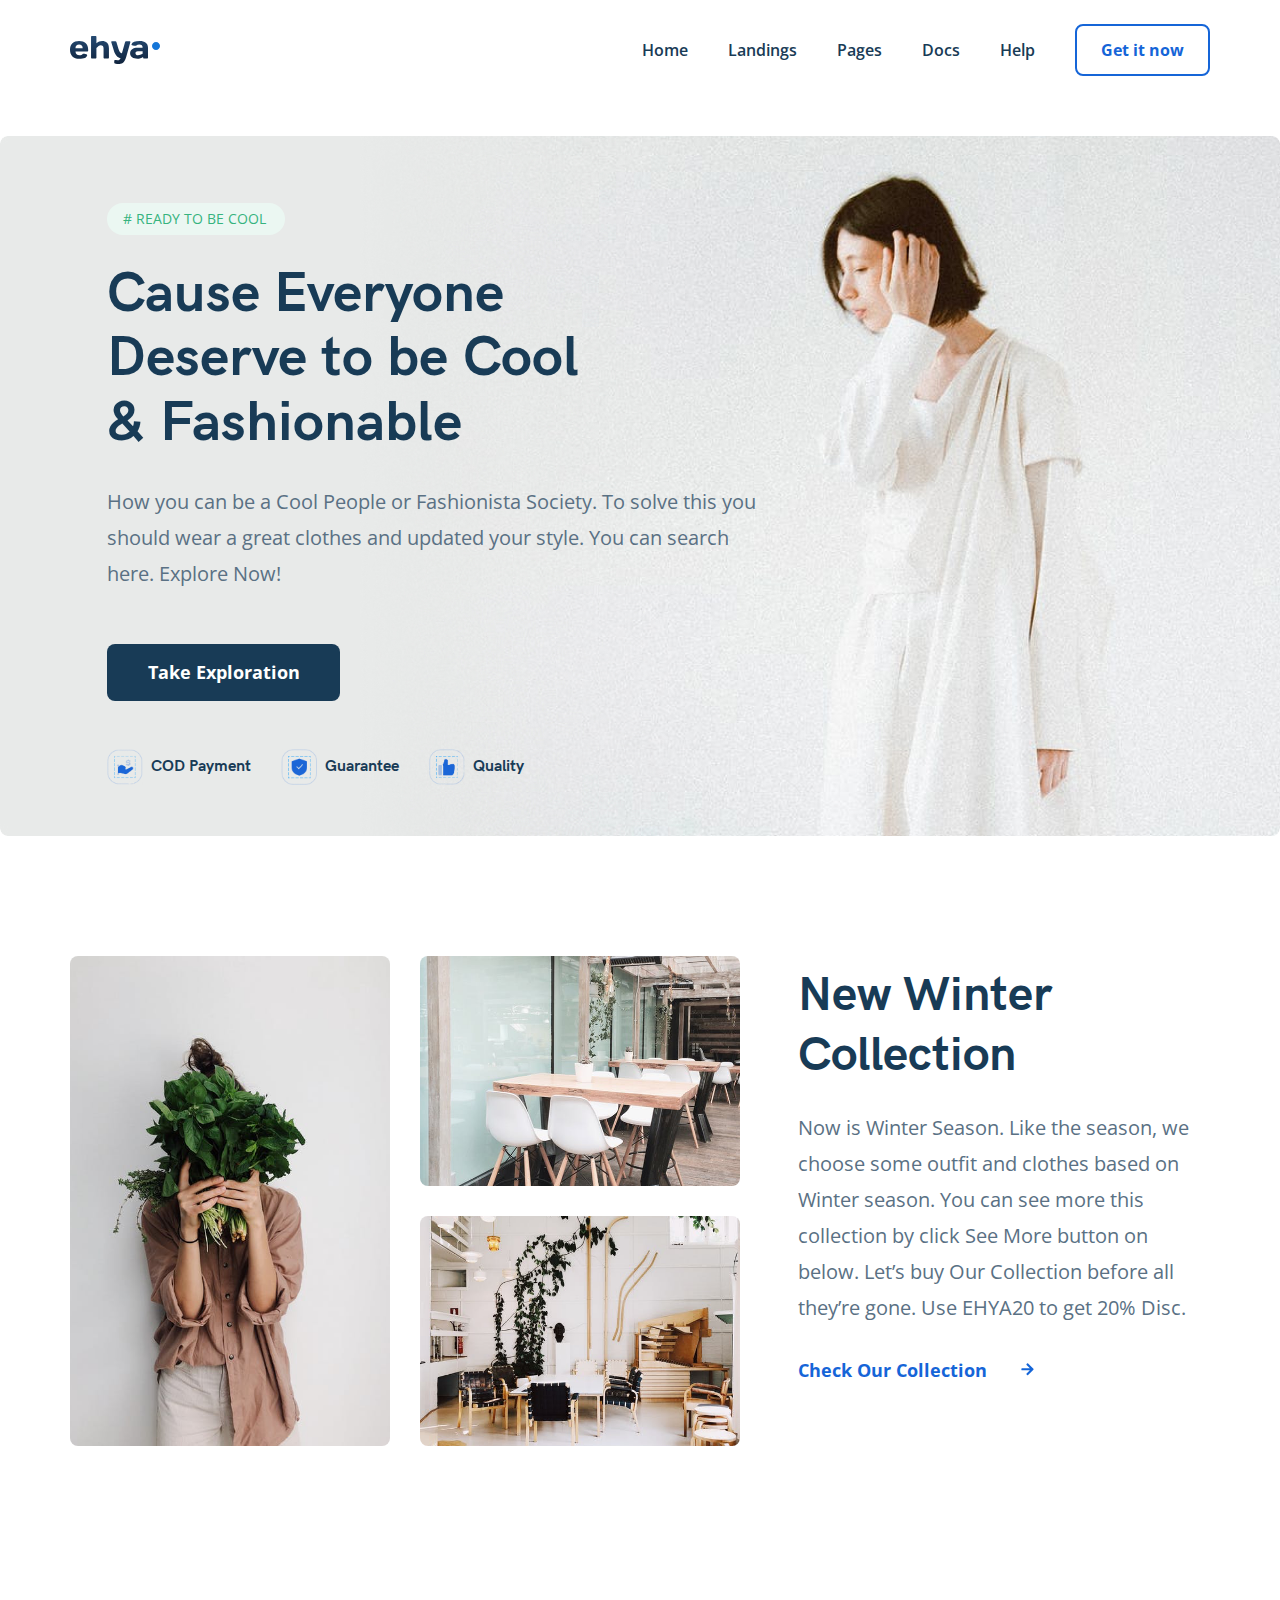
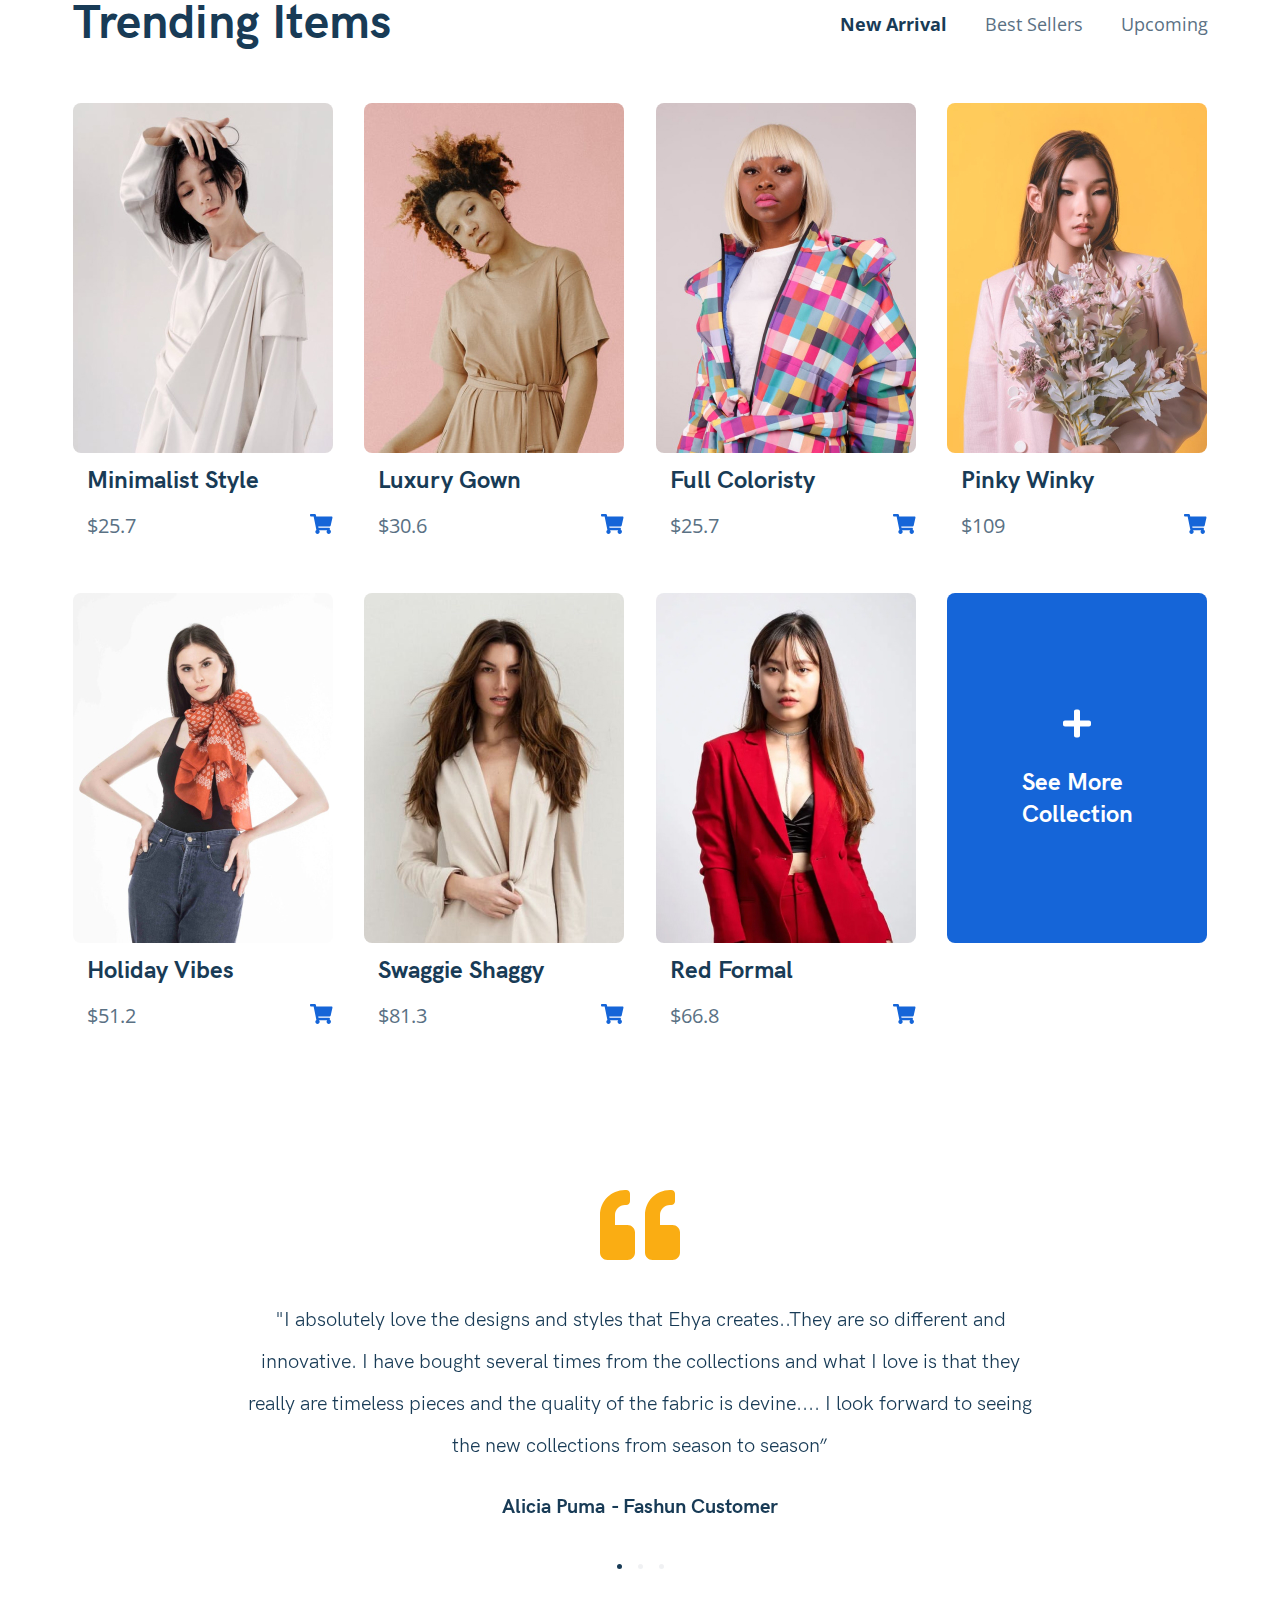
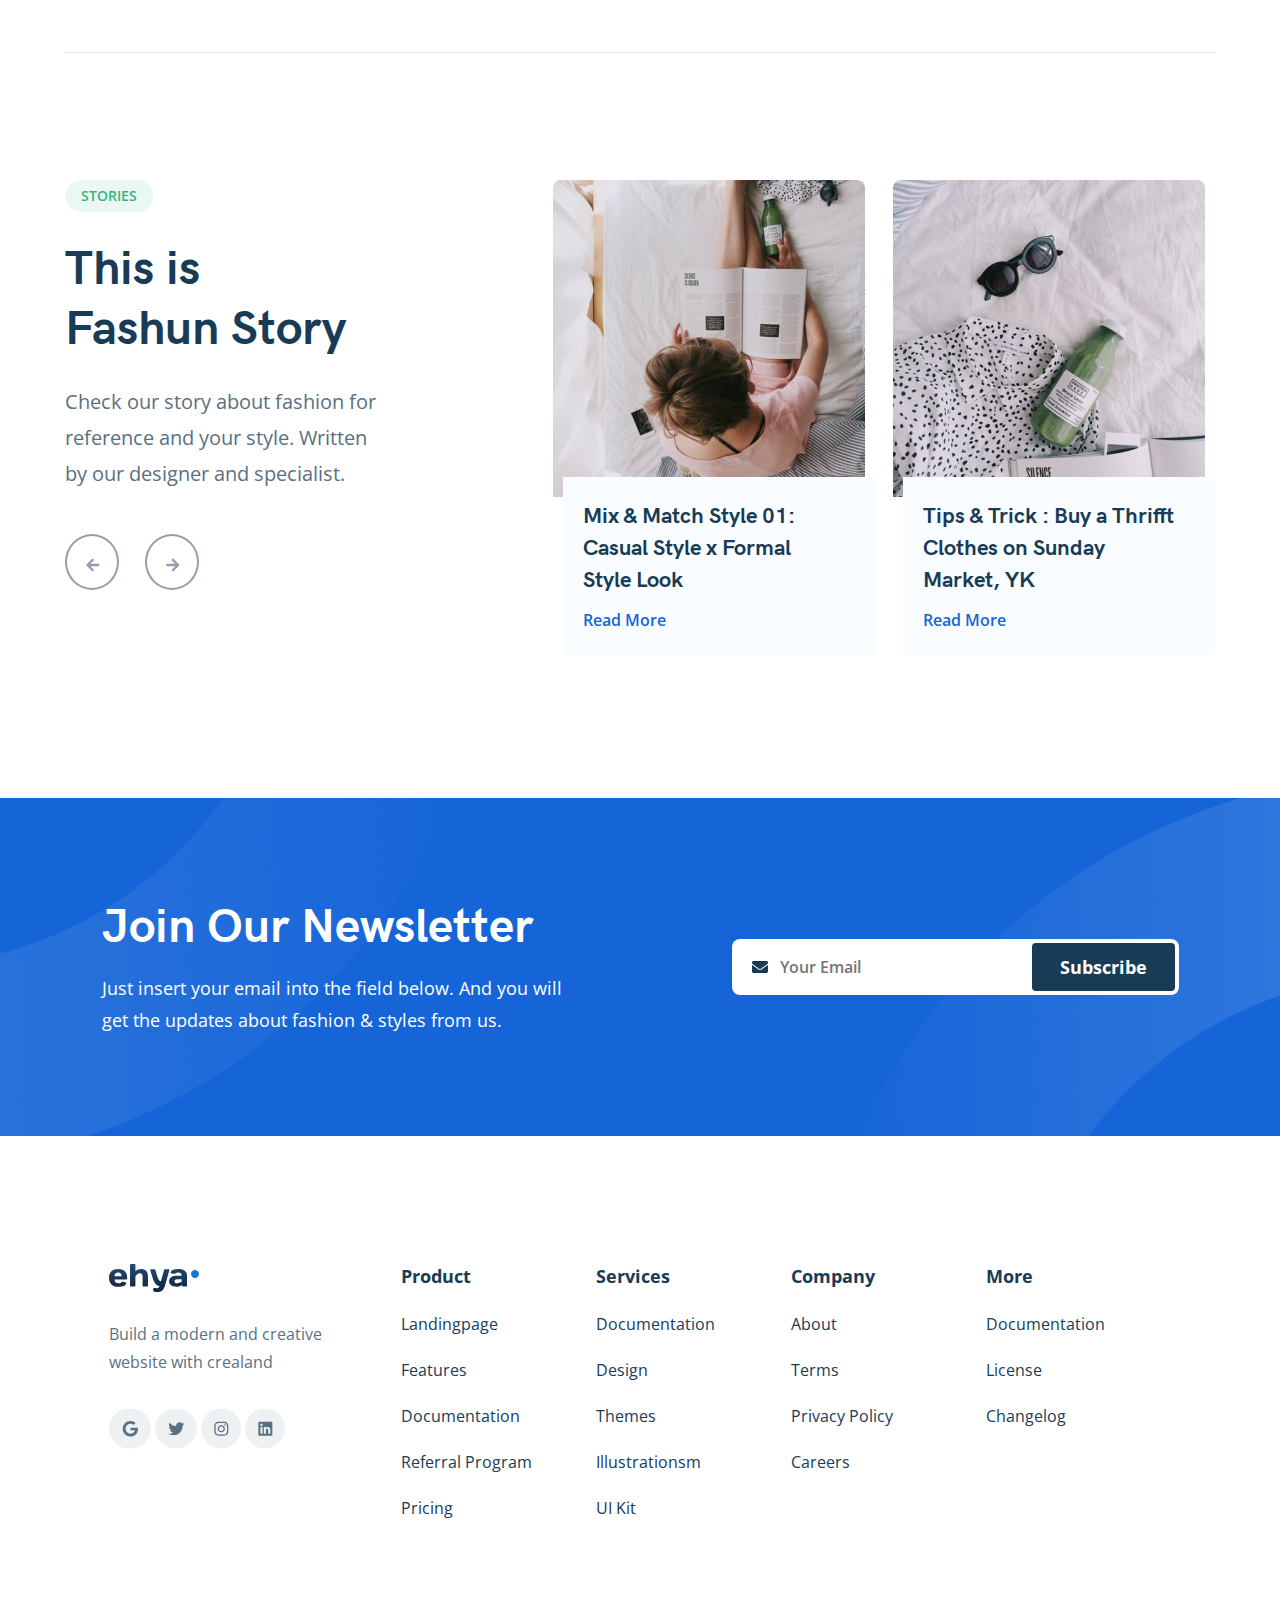
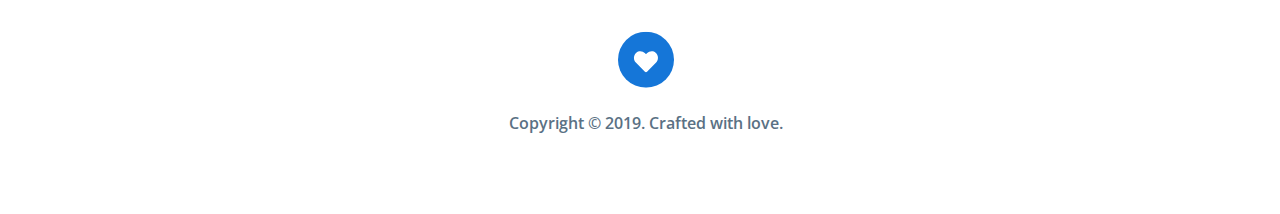
==== index.html @ 365ba0fa "футер адаптив" ====
<!DOCTYPE html>
<html lang="en">
  <head>
    <meta charset="UTF-8" />
    <meta name="viewport" content="width=device-width, initial-scale=1.0" />
    <title>Fashion boutique - EHYA</title>
    <link
      href="https://fonts.googleapis.com/css2?family=Open+Sans:wght@400;700&display=swap"
      rel="stylesheet"
    />
    <link rel="stylesheet" href="css/swiper-bundle.min.css" />
    <link rel="stylesheet" href="css/style.css" />
  </head>
  <body>
    <header class="navbar navbar--mobile--fixed">
      <div class="header-container">
        <div class="header-container__left">
          <a href="index.html" class="logo">
            <img src="img/logo.svg" alt="logo: EHYA" class="logo__image" />
          </a>
        </div>
        <!-- /.header-container__left -->
        <div class="header-container__right">
          <ul class="navbar-menu">
            <li class="navbar-menu__item">
              <a href="#" class="navbar-menu__link">Home</a>
            </li>
            <li class="navbar-menu__item">
              <a href="#" class="navbar-menu__link">Landings</a>
            </li>
            <li class="navbar-menu__item">
              <a href="#" class="navbar-menu__link">Pages</a>
            </li>
            <li class="navbar-menu__item">
              <a href="#" class="navbar-menu__link">Docs</a>
            </li>
            <li class="navbar-menu__item">
              <a href="#" class="navbar-menu__link">Help</a>
            </li>
            <li class="navbar-menu__item navbar-menu__primary">
              <a href="#" class="navbar-menu__link">Get it now</a>
            </li>
          </ul>
          <button data-toggle="modal" class="menu-button navbar__menu-button">
            <span class="menu-button__line"></span>
            <span class="menu-button__line"></span>
            <span class="menu-button__line"></span>
          </button>
        </div>
        <!-- /.header-container__right -->
      </div>
      <!-- /.header-container -->
    </header>
    <div class="banner">
      <div class="banner-wrapper">
        <div class="banner-container">
          <div class="banner-info">
            <div class="banner-text">
              <div class="banner-text__subtitle"># READY TO BE COOL</div>
              <h1 class="banner-text__title">
                Cause Everyone Deserve to be&nbsp;Cool &&nbsp;Fashionable
              </h1>
              <p class="banner-text__description">
                How you can be a Cool People or Fashionista Society. To solve
                this you should wear a great clothes and updated your style. You
                can search here. Explore Now!
              </p>
            </div>
            <!-- /.banner-text -->
            <div class="banner__button">
              <a href="#" class="banner__button-link">Take Exploration</a>
            </div>
            <div class="advantages">
              <div class="advantages__item">
                <img
                  src="img/icon-1.png"
                  alt="icon: payment"
                  class="advantages__icon"
                />
                <span class="advantages__text">COD Payment</span>
              </div>
              <!-- /.advantages__item -->
              <div class="advantages__item">
                <img
                  src="img/icon-2.png"
                  alt="icon: Guarantee"
                  class="advantages__icon"
                />
                <span class="advantages__text">Guarantee</span>
              </div>
              <!-- /.advantages__item -->
              <div class="advantages__item">
                <img
                  src="img/icon-3.png"
                  alt="icon: Quality"
                  class="advantages__icon"
                />
                <span class="advantages__text">Quality</span>
              </div>
              <!-- /.banner-info -->
            </div>
            <!-- /.advantages__item -->
          </div>
          <!-- /.advantages -->
        </div>
        <!-- /.banner-container -->
      </div>
      <!-- /.banner-wrapper -->
    </div>
    <!-- /.banner -->
    <div class="collection">
      <div class="collection-container">
        <div class="collection-image">
          <div class="collection-image__left">
            <img
              src="img/collection-image-1.png"
              alt="collection image"
              class="collection-image__big"
            />
          </div>
          <!-- /.collection-image__left -->
          <div class="collection-image__right">
            <img
              src="img/collection-image-2.png"
              alt="collection image"
              class="collection-image__little"
            /><img
              src="img/collection-image-3.png"
              alt="collection image"
              class="collection-image__little"
            />
          </div>
          <!-- /.collection-image__right -->
        </div>
        <!-- /.collection-image -->
        <div class="collection-info">
          <h2 class="second-heading collection-info__text">
            New Winter Collection
          </h2>
          <p class="collection-info__description">
            Now is Winter Season. Like the season, we choose some outfit and
            clothes based on Winter season. You can see more this collection by
            click See More button on below. Let’s buy Our Collection before all
            they’re gone. Use EHYA20 to get 20% Disc.
          </p>
          <div class="collection-info__button">
            <a href="#" class="collection-info__check">Check Our Collection</a>
            <img
              class="collection-info__icon"
              src="img/arrow.svg"
              alt="icon: arrow"
            />
          </div>
          <!-- /.collection-info__button -->
        </div>
        <!-- /.collection-info -->
      </div>
      <!-- /.collection-container -->
    </div>
    <!-- /.collection -->
    <div class="trending">
      <div class="trending-container">
        <div class="trending-info">
          <h2 class="second-heading trending-info__text">Trending Items</h2>
          <ul class="tabs">
            <li data-target="#new" class="tabs__item tabs__item--active">
              New Arrival
            </li>
            <li data-target="#best" class="tabs__item">Best Sellers</li>
            <li data-target="#upcoming" class="tabs__item">Upcoming</li>
          </ul>
        </div>
        <!-- /.trending-info -->
        <ul class="tabs-content">
          <li id="new" class="tabs-content__item tabs-content__item--active">
            <div class="cards">
              <div class="card-item">
                <img
                  src="img/card-image-1.jpg"
                  alt="image: card image"
                  class="card-item__image"
                />
                <span class="card-item__title">Minimalist Style</span>
                <div class="card-item__price-block">
                  <span class="card-item-price">$25.7</span>
                  <img
                    src="img/cart.svg"
                    alt="logo: cart"
                    class="card-item__cart"
                  />
                </div>
              </div>
              <!-- /.card-item -->
              <div class="card-item">
                <img
                  src="img/card-image-2.jpg"
                  alt="image: card image"
                  class="card-item__image"
                />
                <span class="card-item__title">Luxury Gown</span>
                <div class="card-item__price-block">
                  <span class="card-item-price">$30.6</span>
                  <img
                    src="img/cart.svg"
                    alt="logo: cart"
                    class="card-item__cart"
                  />
                </div>
              </div>
              <!-- /.card-item -->
              <div class="card-item">
                <img
                  src="img/card-image-3.jpg"
                  alt="image: card image"
                  class="card-item__image"
                />
                <span class="card-item__title">Full Coloristy</span>
                <div class="card-item__price-block">
                  <span class="card-item-price">$25.7</span>
                  <img
                    src="img/cart.svg"
                    alt="logo: cart"
                    class="card-item__cart"
                  />
                </div>
              </div>
              <!-- /.card-item -->
              <div class="card-item">
                <img
                  src="img/card-image-4.jpg"
                  alt="image: card image"
                  class="card-item__image"
                />
                <span class="card-item__title">Pinky Winky</span>
                <div class="card-item__price-block">
                  <span class="card-item-price">$109</span>
                  <img
                    src="img/cart.svg"
                    alt="logo: cart"
                    class="card-item__cart"
                  />
                </div>
              </div>
              <!-- /.card-item -->
              <div class="card-item">
                <img
                  src="img/card-image-5.jpg"
                  alt="image: card image"
                  class="card-item__image"
                />
                <span class="card-item__title">Holiday Vibes</span>
                <div class="card-item__price-block">
                  <span class="card-item-price">$51.2</span>
                  <img
                    src="img/cart.svg"
                    alt="logo: cart"
                    class="card-item__cart"
                  />
                </div>
              </div>
              <!-- /.card-item -->
              <div class="card-item">
                <img
                  src="img/card-image-6.jpg"
                  alt="image: card image"
                  class="card-item__image"
                />
                <span class="card-item__title">Swaggie Shaggy</span>
                <div class="card-item__price-block">
                  <span class="card-item-price">$81.3</span>
                  <img
                    src="img/cart.svg"
                    alt="logo: cart"
                    class="card-item__cart"
                  />
                </div>
              </div>
              <!-- /.card-item -->
              <div class="card-item">
                <img
                  src="img/card-image-7.jpg"
                  alt="image: card image"
                  class="card-item__image"
                />
                <span class="card-item__title">Red Formal</span>
                <div class="card-item__price-block">
                  <span class="card-item-price">$66.8</span>
                  <img
                    src="img/cart.svg"
                    alt="logo: cart"
                    class="card-item__cart"
                  />
                </div>
              </div>
              <!-- /.card-item -->
              <div class="card-item">
                <div class="card-item__more">
                  <a href="#" class="card-item__link">
                    <img
                      src="img/plus.svg"
                      alt="logo: more"
                      class="card-item__more-image"
                    />
                    <span class="card-item__more-text"
                      >See More<br />
                      Collection</span
                    >
                  </a>
                </div>
              </div>
              <!-- /.card-item -->
            </div>
            <!-- /.cards -->
          </li>
          <!-- /.tabs-content__item -->
          <li id="best" class="tabs-content__item">
            <div class="cards">
              <div class="card-item">
                <img
                  src="img/card-image-4.jpg"
                  alt="image: card image"
                  class="card-item__image"
                />
                <span class="card-item__title">Pinky Winky</span>
                <div class="card-item__price-block">
                  <span class="card-item-price">$109</span>
                  <img
                    src="img/cart.svg"
                    alt="logo: cart"
                    class="card-item__cart"
                  />
                </div>
              </div>
              <!-- /.card-item -->

              <div class="card-item">
                <img
                  src="img/card-image-2.jpg"
                  alt="image: card image"
                  class="card-item__image"
                />
                <span class="card-item__title">Luxury Gown</span>
                <div class="card-item__price-block">
                  <span class="card-item-price">$30.6</span>
                  <img
                    src="img/cart.svg"
                    alt="logo: cart"
                    class="card-item__cart"
                  />
                </div>
              </div>
              <!-- /.card-item -->
              <div class="card-item">
                <img
                  src="img/card-image-6.jpg"
                  alt="image: card image"
                  class="card-item__image"
                />
                <span class="card-item__title">Swaggie Shaggy</span>
                <div class="card-item__price-block">
                  <span class="card-item-price">$81.3</span>
                  <img
                    src="img/cart.svg"
                    alt="logo: cart"
                    class="card-item__cart"
                  />
                </div>
              </div>
              <!-- /.card-item -->
              <div class="card-item">
                <img
                  src="img/card-image-3.jpg"
                  alt="image: card image"
                  class="card-item__image"
                />
                <span class="card-item__title">Full Coloristy</span>
                <div class="card-item__price-block">
                  <span class="card-item-price">$25.7</span>
                  <img
                    src="img/cart.svg"
                    alt="logo: cart"
                    class="card-item__cart"
                  />
                </div>
              </div>
              <!-- /.card-item -->

              <div class="card-item">
                <img
                  src="img/card-image-5.jpg"
                  alt="image: card image"
                  class="card-item__image"
                />
                <span class="card-item__title">Holiday Vibes</span>
                <div class="card-item__price-block">
                  <span class="card-item-price">$51.2</span>
                  <img
                    src="img/cart.svg"
                    alt="logo: cart"
                    class="card-item__cart"
                  />
                </div>
              </div>
              <!-- /.card-item -->

              <div class="card-item">
                <img
                  src="img/card-image-7.jpg"
                  alt="image: card image"
                  class="card-item__image"
                />
                <span class="card-item__title">Red Formal</span>
                <div class="card-item__price-block">
                  <span class="card-item-price">$66.8</span>
                  <img
                    src="img/cart.svg"
                    alt="logo: cart"
                    class="card-item__cart"
                  />
                </div>
              </div>
              <!-- /.card-item -->
              <div class="card-item">
                <img
                  src="img/card-image-1.jpg"
                  alt="image: card image"
                  class="card-item__image"
                />
                <span class="card-item__title">Minimalist Style</span>
                <div class="card-item__price-block">
                  <span class="card-item-price">$25.7</span>
                  <img
                    src="img/cart.svg"
                    alt="logo: cart"
                    class="card-item__cart"
                  />
                </div>
              </div>
              <!-- /.card-item -->
              <div class="card-item">
                <div class="card-item__more">
                  <a href="#" class="card-item__link">
                    <img
                      src="img/plus.svg"
                      alt="logo: more"
                      class="card-item__more-image"
                    />
                    <span class="card-item__more-text"
                      >See More<br />
                      Collection</span
                    >
                  </a>
                </div>
              </div>
              <!-- /.card-item -->
            </div>
            <!-- /.cards -->
          </li>
          <!-- /.tabs-content__item -->
          <li id="upcoming" class="tabs-content__item">
            <div class="cards">
              <div class="card-item">
                <img
                  src="img/card-image-6.jpg"
                  alt="image: card image"
                  class="card-item__image"
                />
                <span class="card-item__title">Swaggie Shaggy</span>
                <div class="card-item__price-block">
                  <span class="card-item-price">$81.3</span>
                  <img
                    src="img/cart.svg"
                    alt="logo: cart"
                    class="card-item__cart"
                  />
                </div>
              </div>
              <!-- /.card-item -->
              <div class="card-item">
                <img
                  src="img/card-image-4.jpg"
                  alt="image: card image"
                  class="card-item__image"
                />
                <span class="card-item__title">Pinky Winky</span>
                <div class="card-item__price-block">
                  <span class="card-item-price">$109</span>
                  <img
                    src="img/cart.svg"
                    alt="logo: cart"
                    class="card-item__cart"
                  />
                </div>
              </div>
              <!-- /.card-item -->
              <div class="card-item">
                <img
                  src="img/card-image-3.jpg"
                  alt="image: card image"
                  class="card-item__image"
                />
                <span class="card-item__title">Full Coloristy</span>
                <div class="card-item__price-block">
                  <span class="card-item-price">$25.7</span>
                  <img
                    src="img/cart.svg"
                    alt="logo: cart"
                    class="card-item__cart"
                  />
                </div>
              </div>
              <!-- /.card-item -->
              <div class="card-item">
                <img
                  src="img/card-image-2.jpg"
                  alt="image: card image"
                  class="card-item__image"
                />
                <span class="card-item__title">Luxury Gown</span>
                <div class="card-item__price-block">
                  <span class="card-item-price">$30.6</span>
                  <img
                    src="img/cart.svg"
                    alt="logo: cart"
                    class="card-item__cart"
                  />
                </div>
              </div>
              <!-- /.card-item -->

              <div class="card-item">
                <img
                  src="img/card-image-5.jpg"
                  alt="image: card image"
                  class="card-item__image"
                />
                <span class="card-item__title">Holiday Vibes</span>
                <div class="card-item__price-block">
                  <span class="card-item-price">$51.2</span>
                  <img
                    src="img/cart.svg"
                    alt="logo: cart"
                    class="card-item__cart"
                  />
                </div>
              </div>
              <!-- /.card-item -->
              <div class="card-item">
                <img
                  src="img/card-image-1.jpg"
                  alt="image: card image"
                  class="card-item__image"
                />
                <span class="card-item__title">Minimalist Style</span>
                <div class="card-item__price-block">
                  <span class="card-item-price">$25.7</span>
                  <img
                    src="img/cart.svg"
                    alt="logo: cart"
                    class="card-item__cart"
                  />
                </div>
              </div>
              <!-- /.card-item -->
              <div class="card-item">
                <img
                  src="img/card-image-7.jpg"
                  alt="image: card image"
                  class="card-item__image"
                />
                <span class="card-item__title">Red Formal</span>
                <div class="card-item__price-block">
                  <span class="card-item-price">$66.8</span>
                  <img
                    src="img/cart.svg"
                    alt="logo: cart"
                    class="card-item__cart"
                  />
                </div>
              </div>
              <!-- /.card-item -->

              <div class="card-item">
                <div class="card-item__more">
                  <a href="#" class="card-item__link">
                    <img
                      src="img/plus.svg"
                      alt="logo: more"
                      class="card-item__more-image"
                    />
                    <span class="card-item__more-text"
                      >See More<br />
                      Collection</span
                    >
                  </a>
                </div>
              </div>
              <!-- /.card-item -->
            </div>
            <!-- /.cards -->
          </li>
          <!-- /.tabs-content__item -->
        </ul>
        <!-- /.tabs-content -->
      </div>
      <!-- /.trending-container -->
    </div>
    <!-- /.trending -->
    <div class="reviews">
      <div class="reviews-container">
        <div class="swiper-container reviews-slider">
          <div class="swiper-wrapper">
            <div class="swiper-slide">
              <div class="reviews-slider__item">
                <img
                  src="img/quote.svg"
                  alt="logo: quote"
                  class="reviews-slider__logo"
                />
                <p class="reviews-slider__description">
                  "I absolutely love the designs and styles that Ehya
                  creates..They are so different and innovative. I have bought
                  several times from the collections and what I love is that
                  they really are timeless pieces and the quality of the fabric
                  is devine.... I look forward to seeing the new collections
                  from season to season”
                </p>
                <span class="reviews-slider__author"
                  >Alicia Puma&nbsp;- Fashun Customer</span
                >
              </div>
              <!-- /.reviews-slider__item -->
            </div>
            <!-- swiper-slide -->
            <div class="swiper-slide">
              <div class="reviews-slider__item">
                <img
                  src="img/quote.svg"
                  alt="logo: quote"
                  class="reviews-slider__logo"
                />
                <p class="reviews-slider__description">
                  "I absolutely love the designs and styles that Ehya
                  creates..They are so different and innovative. I have bought
                  several times from the collections and what I love is that
                  they really are timeless pieces and the quality of the fabric
                  is devine.... I look forward to seeing the new collections
                  from season to season”
                </p>
                <span class="reviews-slider__author"
                  >Hayes Washington&nbsp;- Manager</span
                >
              </div>
              <!-- /.reviews-slider__item -->
            </div>
            <!-- swiper-slide -->
            <div class="swiper-slide">
              <div class="reviews-slider__item">
                <img
                  src="img/quote.svg"
                  alt="logo: quote"
                  class="reviews-slider__logo"
                />
                <p class="reviews-slider__description">
                  "I absolutely love the designs and styles that Ehya
                  creates..They are so different and innovative. I have bought
                  several times from the collections and what I love is that
                  they really are timeless pieces and the quality of the fabric
                  is devine.... I look forward to seeing the new collections
                  from season to season”
                </p>
                <span class="reviews-slider__author"
                  >Cesar Griffin&nbsp;- Customer</span
                >
              </div>
              <!-- /.reviews-slider__item -->
            </div>
            <!-- swiper-slide -->
          </div>
          <!-- swiper-wrapper -->
          <div class="reviews-pagination"></div>
        </div>
        <!-- /.swiper-container reviews-slider -->
      </div>
      <!-- /.reviews-container -->
    </div>
    <!-- /.reviews -->
    <div class="stories">
      <div class="stories-container">
        <div class="stories-info">
          <span class="stories-info__subtitle">Stories</span>
          <h2 class="stories-info__title second-heading">
            This is Fashun Story
          </h2>
          <p class="stories-info__description">
            Check our story about fashion for reference and your style. Written
            by our designer and specialist.
          </p>
          <!-- Ниже стрелки от слайдера -->
          <div class="stories-info__button-wrapper">
            <button class="stories-info__button stories-info__button--prev">
              <svg
                class="stories-info__icon"
                width="15"
                height="14"
                viewBox="0 0 15 14"
                fill="none"
                xmlns="http://www.w3.org/2000/svg"
              >
                <path
                  d="M8.31689 12.9375C8.62939 12.625 8.59814 12.1562 8.31689 11.8438L4.53564 8.25H13.5356C13.9419 8.25 14.2856 7.9375 14.2856 7.5V6.5C14.2856 6.09375 13.9419 5.75 13.5356 5.75H4.53564L8.31689 2.1875C8.59814 1.875 8.62939 1.40625 8.31689 1.09375L7.62939 0.40625C7.34814 0.125 6.84814 0.125 6.56689 0.40625L0.504395 6.5C0.191895 6.78125 0.191895 7.25 0.504395 7.53125L6.56689 13.625C6.84814 13.9062 7.31689 13.9062 7.62939 13.625L8.31689 12.9375Z"
                />
              </svg>
            </button>
            <button class="stories-info__button stories-info__button--next">
              <svg
                class="stories-info__icon"
                width="15"
                height="14"
                viewBox="0 0 15 14"
                fill="none"
                xmlns="http://www.w3.org/2000/svg"
              >
                <path
                  d="M6.25439 1.0625C5.94189 1.375 5.97314 1.84375 6.25439 2.15625L10.0356 5.75L1.03564 5.75C0.629395 5.75 0.285645 6.0625 0.285645 6.5V7.5C0.285645 7.90625 0.629395 8.25 1.03564 8.25L10.0356 8.25L6.25439 11.8125C5.97314 12.125 5.94189 12.5938 6.25439 12.9062L6.94189 13.5938C7.22314 13.875 7.72314 13.875 8.00439 13.5938L14.0669 7.5C14.3794 7.21875 14.3794 6.75 14.0669 6.46875L8.00439 0.375C7.72314 0.09375 7.25439 0.09375 6.94189 0.375L6.25439 1.0625Z"
                />
              </svg>
            </button>
          </div>
        </div>
        <!-- /.stories-info -->
        <div class="swiper-container stories-slider">
          <div class="swiper-wrapper">
            <div class="swiper-slide">
              <div class="stories-slider__item">
                <div class="stories-card">
                  <img
                    src="img/stories-1.jpg"
                    alt="stories image"
                    class="stories-card__image"
                  />
                  <div class="stories-card__info">
                    <span class="stories-card__text"
                      >Mix & Match Style 01: Casual Style x Formal Style
                      Look</span
                    >
                    <a href="#" class="stories-card__link">Read More</a>
                  </div>
                  <!-- /.stories-card__info -->
                </div>
                <!-- /.stories-card -->
                <div class="stories-card">
                  <img
                    src="img/stories-2.jpg"
                    alt="stories image"
                    class="stories-card__image"
                  />
                  <div class="stories-card__info">
                    <span class="stories-card__text"
                      >Tips & Trick : Buy a Thrifft Clothes on Sunday Market,
                      YK</span
                    >
                    <a href="#" class="stories-card__link">Read More</a>
                  </div>
                  <!-- /.stories-card__info -->
                </div>
                <!-- /.stories-card -->
              </div>
              <!-- /.stories-slider__item -->
            </div>
            <!-- swiper-slide -->
            <div class="swiper-slide">
              <div class="stories-slider__item">
                <div class="stories-card">
                  <img
                    src="img/stories-3.jpg"
                    alt="stories image"
                    class="stories-card__image"
                  />
                  <div class="stories-card__info">
                    <span class="stories-card__text"
                      >Mix & Match Style 01: Casual Style x Formal Style
                      Look</span
                    >
                    <a href="#" class="stories-card__link">Read More</a>
                  </div>
                  <!-- /.stories-card__info -->
                </div>
                <!-- /.stories-card -->
                <div class="stories-card">
                  <img
                    src="img/stories-4.jpg"
                    alt="stories image"
                    class="stories-card__image"
                  />
                  <div class="stories-card__info">
                    <span class="stories-card__text"
                      >Tips & Trick : Buy a Thrifft Clothes on Sunday Market,
                      YK</span
                    >
                    <a href="#" class="stories-card__link">Read More</a>
                  </div>
                  <!-- /.stories-card__info -->
                </div>
                <!-- /.stories-card -->
              </div>
              <!-- /.stories-slider__item -->
            </div>
            <!-- swiper-slide -->
          </div>
          <!-- swiper-wrapper -->
        </div>
        <!-- /.swiper-container stories-slider -->
      </div>
      <!-- /.stories-container -->
    </div>
    <!-- /.stories -->
    <section class="newsletter">
      <div class="newsletter-wrapper">
        <div class="newsletter-info">
          <h2 class="second-heading newsletter__title">Join Our Newsletter</h2>
          <p class="newsletter__description">
            Just insert your email into the field below. And you will get the
            updates about fashion & styles from us.
          </p>
        </div>
        <!-- /.newsletter-info -->
        <form
          action="send.php"
          method="POST"
          class="subscribe newsletter__subscribe"
        >
          <input
            type="email"
            class="input subscribe__input"
            placeholder="Your Email"
            name="email"
            required
          />
          <button class="subscribe__button">
            Subscribe
          </button>
        </form>
      </div>
      <!-- /.newsletter-wrapper -->
    </section>
    <!-- /.newsletter -->
    <footer class="footer">
      <div class="footer-container">
        <div class="footer-block">
          <div class="footer-info">
            <img
              src="img/logo.svg"
              alt="logo: Ehya"
              class="footer-info__logo"
            />
            <span class="footer-info__text"
              >Build a modern and creative website with crealand</span
            >
            <div class="footer-social">
              <a
                href="https://plus.google.com/"
                target="_blank"
                class="footer-social__item"
                ><img
                  src="img/social-1.svg"
                  alt="google plus"
                  class="footer-social__image"
              /></a>
              <a
                href="https://twitter.com/"
                target="_blank"
                class="footer-social__item"
                ><img
                  src="img/social-2.svg"
                  alt="twitter"
                  class="footer-social__image"
              /></a>
              <a
                href="https://www.instagram.com/"
                target="_blank"
                class="footer-social__item"
                ><img
                  src="img/social-3.svg"
                  alt="instagram"
                  class="footer-social__image"
              /></a>
              <a
                href="https://ru.linkedin.com/"
                target="_blank"
                class="footer-social__item"
                ><img
                  src="img/social-4.svg"
                  alt="linkedin"
                  class="footer-social__image"
              /></a>
            </div>
            <!-- /.footer-social -->
          </div>
          <!-- /.footer-info -->
          <div class="footer-menu">
            <div class="footer-menu__column">
              <span class="footer-menu__title">Product</span>
              <ul class="footer-menu__items">
                <li class="footer-menu__item">
                  <a href="#" class="footer-menu__link">Landingpage</a>
                </li>
                <li class="footer-menu__item">
                  <a href="#" class="footer-menu__link">Features</a>
                </li>
                <li class="footer-menu__item">
                  <a href="#" class="footer-menu__link">Documentation</a>
                </li>
                <li class="footer-menu__item">
                  <a href="#" class="footer-menu__link">Referral Program</a>
                </li>
                <li class="footer-menu__item">
                  <a href="#" class="footer-menu__link">Pricing</a>
                </li>
              </ul>
            </div>
            <!-- /.footer-menu__column -->
            <div class="footer-menu__column">
              <span class="footer-menu__title">Services</span>
              <ul class="footer-menu__items">
                <li class="footer-menu__item">
                  <a href="#" class="footer-menu__link">Documentation</a>
                </li>
                <li class="footer-menu__item">
                  <a href="#" class="footer-menu__link">Design</a>
                </li>
                <li class="footer-menu__item">
                  <a href="#" class="footer-menu__link">Themes</a>
                </li>
                <li class="footer-menu__item">
                  <a href="#" class="footer-menu__link">Illustrationsm</a>
                </li>
                <li class="footer-menu__item">
                  <a href="#" class="footer-menu__link">UI Kit</a>
                </li>
              </ul>
            </div>
            <!-- /.footer-menu__column -->
            <div class="footer-menu__column">
              <span class="footer-menu__title">Company</span>
              <ul class="footer-menu__items">
                <li class="footer-menu__item">
                  <a href="#" class="footer-menu__link">About</a>
                </li>
                <li class="footer-menu__item">
                  <a href="#" class="footer-menu__link">Terms</a>
                </li>
                <li class="footer-menu__item">
                  <a href="#" class="footer-menu__link">Privacy Policy</a>
                </li>
                <li class="footer-menu__item">
                  <a href="#" class="footer-menu__link">Careers</a>
                </li>
              </ul>
            </div>
            <!-- /.footer-menu__column -->
            <div class="footer-menu__column">
              <span class="footer-menu__title">More</span>
              <ul class="footer-menu__items">
                <li class="footer-menu__item">
                  <a href="#" class="footer-menu__link">Documentation</a>
                </li>
                <li class="footer-menu__item">
                  <a href="#" class="footer-menu__link">License</a>
                </li>
                <li class="footer-menu__item">
                  <a href="#" class="footer-menu__link">Changelog</a>
                </li>
              </ul>
            </div>
            <!-- /.footer-menu__column -->
          </div>
          <!-- footer-menu -->
        </div>
        <!-- /.footer-block -->
        <div class="footer-copyright">
          <img
            src="img/heart.svg"
            alt="logo: heart"
            class="footer-copyright__image"
          />
          <span class="footer-copyright__text"
            >Copyright © 2019. Crafted with love.</span
          >
        </div>
        <!-- /.footer-copyright -->
      </div>
      <!-- /.footer-container -->
    </footer>
    <div class="modal">
      <div class="modal__overlay"></div>
      <!-- /.modal__overlay -->
      <div class="modal__dialog">
        <a href="#" class="modal__close">
          <img src="img/close.svg" alt="icon: close" />
        </a>
        <div class="modal-wrapper">
          <a href="#" class="modal__link">Home</a>
          <a href="#" class="modal__link">Landings</a>
          <a href="#" class="modal__link">Pages</a>
          <a href="#" class="modal__link">Docs</a>
          <a href="#" class="modal__link">Help</a>
          <a href="#" class="modal__link modal__primary">Get it now</a>
        </div>
        <!-- /.modal-wrapper -->
      </div>
      <!-- /.modal-dialog -->
    </div>
    <!-- /.modal -->
    <script defer src="js/jquery-3.5.1.min.js"></script>
    <script defer src="js/swiper-bundle.min.js"></script>
    <script defer src="js/jquery.validate.min.js"></script>
    <script defer src="js/main.js"></script>
  </body>
</html>
---- css/style.css ----
@font-face {
  font-family: "HKGrotesk";
  src: url("../fonts/HKGrotesk-Regular.woff") format("woff");
  src: url("../fonts/hk-grotesk.regular.woff2") format("woff2");
  font-weight: normal;
  font-style: normal;
}

@font-face {
  font-family: "HKGrotesk";
  src: url("../fonts/HKGrotesk-Bold.woff") format("woff");
  src: url("../fonts/hk-grotesk.bold.woff2") format("woff2");
  font-weight: bold;
  font-style: normal;
}

* {
  box-sizing: border-box;
}

body {
  font-family: 'Open Sans', sans-serif;
  background: #FFFFFF;
  color: #5A7184;
}

img {
  max-width: 100%;
}

.second-heading {
  font-family: HKGrotesk;
  font-style: normal;
  font-weight: bold;
  font-size: 48px;
  line-height: 60px;
}

.invalid {
  color: #ffffff;
}

/*! normalize.css v8.0.1 | MIT License | github.com/necolas/normalize.css */
/* Document
   ========================================================================== */
/**
 * 1. Correct the line height in all browsers.
 * 2. Prevent adjustments of font size after orientation changes in iOS.
 */
html {
  line-height: 1.15;
  /* 1 */
  -webkit-text-size-adjust: 100%;
  /* 2 */
}

/* Sections
   ========================================================================== */
/**
 * Remove the margin in all browsers.
 */
body {
  margin: 0;
}

/**
 * Render the `main` element consistently in IE.
 */
main {
  display: block;
}

/**
 * Correct the font size and margin on `h1` elements within `section` and
 * `article` contexts in Chrome, Firefox, and Safari.
 */
h1 {
  font-size: 2em;
  margin: 0.67em 0;
}

/* Grouping content
   ========================================================================== */
/**
 * 1. Add the correct box sizing in Firefox.
 * 2. Show the overflow in Edge and IE.
 */
hr {
  box-sizing: content-box;
  /* 1 */
  height: 0;
  /* 1 */
  overflow: visible;
  /* 2 */
}

/**
 * 1. Correct the inheritance and scaling of font size in all browsers.
 * 2. Correct the odd `em` font sizing in all browsers.
 */
pre {
  font-family: monospace, monospace;
  /* 1 */
  font-size: 1em;
  /* 2 */
}

/* Text-level semantics
   ========================================================================== */
/**
 * Remove the gray background on active links in IE 10.
 */
a {
  background-color: transparent;
}

/**
 * 1. Remove the bottom border in Chrome 57-
 * 2. Add the correct text decoration in Chrome, Edge, IE, Opera, and Safari.
 */
abbr[title] {
  border-bottom: none;
  /* 1 */
  text-decoration: underline;
  /* 2 */
  text-decoration: underline dotted;
  /* 2 */
}

/**
 * Add the correct font weight in Chrome, Edge, and Safari.
 */
b,
strong {
  font-weight: bolder;
}

/**
 * 1. Correct the inheritance and scaling of font size in all browsers.
 * 2. Correct the odd `em` font sizing in all browsers.
 */
code,
kbd,
samp {
  font-family: monospace, monospace;
  /* 1 */
  font-size: 1em;
  /* 2 */
}

/**
 * Add the correct font size in all browsers.
 */
small {
  font-size: 80%;
}

/**
 * Prevent `sub` and `sup` elements from affecting the line height in
 * all browsers.
 */
sub,
sup {
  font-size: 75%;
  line-height: 0;
  position: relative;
  vertical-align: baseline;
}

sub {
  bottom: -0.25em;
}

sup {
  top: -0.5em;
}

/* Embedded content
   ========================================================================== */
/**
 * Remove the border on images inside links in IE 10.
 */
img {
  border-style: none;
}

/* Forms
   ========================================================================== */
/**
 * 1. Change the font styles in all browsers.
 * 2. Remove the margin in Firefox and Safari.
 */
button,
input,
optgroup,
select,
textarea {
  font-family: inherit;
  /* 1 */
  font-size: 100%;
  /* 1 */
  line-height: 1.15;
  /* 1 */
  margin: 0;
  /* 2 */
}

/**
 * Show the overflow in IE.
 * 1. Show the overflow in Edge.
 */
button,
input {
  /* 1 */
  overflow: visible;
}

/**
 * Remove the inheritance of text transform in Edge, Firefox, and IE.
 * 1. Remove the inheritance of text transform in Firefox.
 */
button,
select {
  /* 1 */
  text-transform: none;
}

/**
 * Correct the inability to style clickable types in iOS and Safari.
 */
button,
[type="button"],
[type="reset"],
[type="submit"] {
  -webkit-appearance: button;
}

/**
 * Remove the inner border and padding in Firefox.
 */
button::-moz-focus-inner,
[type="button"]::-moz-focus-inner,
[type="reset"]::-moz-focus-inner,
[type="submit"]::-moz-focus-inner {
  border-style: none;
  padding: 0;
}

/**
 * Restore the focus styles unset by the previous rule.
 */
button:-moz-focusring,
[type="button"]:-moz-focusring,
[type="reset"]:-moz-focusring,
[type="submit"]:-moz-focusring {
  outline: 1px dotted ButtonText;
}

/**
 * Correct the padding in Firefox.
 */
fieldset {
  padding: 0.35em 0.75em 0.625em;
}

/**
 * 1. Correct the text wrapping in Edge and IE.
 * 2. Correct the color inheritance from `fieldset` elements in IE.
 * 3. Remove the padding so developers are not caught out when they zero out
 *    `fieldset` elements in all browsers.
 */
legend {
  box-sizing: border-box;
  /* 1 */
  color: inherit;
  /* 2 */
  display: table;
  /* 1 */
  max-width: 100%;
  /* 1 */
  padding: 0;
  /* 3 */
  white-space: normal;
  /* 1 */
}

/**
 * Add the correct vertical alignment in Chrome, Firefox, and Opera.
 */
progress {
  vertical-align: baseline;
}

/**
 * Remove the default vertical scrollbar in IE 10+.
 */
textarea {
  overflow: auto;
}

/**
 * 1. Add the correct box sizing in IE 10.
 * 2. Remove the padding in IE 10.
 */
[type="checkbox"],
[type="radio"] {
  box-sizing: border-box;
  /* 1 */
  padding: 0;
  /* 2 */
}

/**
 * Correct the cursor style of increment and decrement buttons in Chrome.
 */
[type="number"]::-webkit-inner-spin-button,
[type="number"]::-webkit-outer-spin-button {
  height: auto;
}

/**
 * 1. Correct the odd appearance in Chrome and Safari.
 * 2. Correct the outline style in Safari.
 */
[type="search"] {
  -webkit-appearance: textfield;
  /* 1 */
  outline-offset: -2px;
  /* 2 */
}

/**
 * Remove the inner padding in Chrome and Safari on macOS.
 */
[type="search"]::-webkit-search-decoration {
  -webkit-appearance: none;
}

/**
 * 1. Correct the inability to style clickable types in iOS and Safari.
 * 2. Change font properties to `inherit` in Safari.
 */
::-webkit-file-upload-button {
  -webkit-appearance: button;
  /* 1 */
  font: inherit;
  /* 2 */
}

/* Interactive
   ========================================================================== */
/*
 * Add the correct display in Edge, IE 10+, and Firefox.
 */
details {
  display: block;
}

/*
 * Add the correct display in all browsers.
 */
summary {
  display: list-item;
}

/* Misc
   ========================================================================== */
/**
 * Add the correct display in IE 10+.
 */
template {
  display: none;
}

/**
 * Add the correct display in IE 10.
 */
[hidden] {
  display: none;
}

.header {
  background-color: #ffffff;
}

.header-container {
  display: flex;
  justify-content: space-between;
  align-items: center;
  max-width: 1140px;
  max-height: 100px;
  margin: auto;
  padding-top: 26px;
  padding-bottom: 26px;
  margin-bottom: 36px;
}

.header__right {
  display: flex;
}

.logo {
  display: block;
  width: 90px;
  height: 28px;
}

.navbar {
  background-color: #ffffff;
}

.navbar__menu-button {
  display: none;
}

.navbar-menu {
  list-style-type: none;
  margin: 0;
  display: flex;
  align-items: center;
}

.navbar-menu__item {
  margin-right: 40px;
  font-style: normal;
  font-weight: 600;
  font-size: 16px;
  line-height: 22px;
  color: #183B56;
}

.navbar-menu__link {
  color: inherit;
  text-decoration: none;
}

.navbar-menu__link:hover {
  color: #1565D8;
}

.navbar-menu__primary {
  font-weight: bold;
  text-align: center;
  color: #1565D8;
  border: 2px solid #1565D8;
  border-radius: 8px;
  padding: 13px 24px;
  margin-right: 0;
}

.navbar-menu__primary:hover {
  background-color: #d6e5de;
}

.banner-container {
  display: flex;
  align-items: center;
  height: 700px;
}

.banner-wrapper {
  display: flex;
  margin: auto;
  align-items: center;
  max-width: 1280px;
  background-image: url(../img/header-image.jpg);
  background-position: center;
  background-repeat: no-repeat;
  background-size: cover;
  border-radius: 8px;
}

.banner-info {
  margin-top: 62px;
  margin-left: 107px;
  margin-bottom: 46px;
}

.banner-text__subtitle {
  width: 178px;
  height: 32px;
  padding: 6px 16px;
  border-radius: 2000px;
  margin-bottom: 28px;
  color: #36B37E;
  background-color: #ebf7f2;
  text-transform: uppercase;
  font-style: normal;
  font-weight: normal;
  font-size: 14px;
  line-height: 20px;
}

.banner-text__title {
  max-width: 474px;
  font-family: HKGrotesk;
  font-style: normal;
  font-weight: bold;
  font-size: 56px;
  color: #183B56;
  margin: 0 0 28px 0;
}

.banner-text__description {
  max-width: 652px;
  font-style: normal;
  font-weight: normal;
  font-size: 20px;
  line-height: 36px;
  margin: 0 0 52px 0;
}

.banner__button {
  display: flex;
  justify-content: center;
  width: 233px;
  padding: 16px 24px;
  margin-bottom: 48px;
  background-color: #183B56;
  border-radius: 8px;
  border: none;
  color: #ffffff;
  font-style: normal;
  font-weight: bold;
  font-size: 18px;
  line-height: 25px;
}

.banner__button-link {
  display: flex;
  text-decoration: none;
  color: inherit;
}

.banner__button:hover {
  background-color: #1565D8;
}

.advantages {
  display: flex;
}

.advantages__item {
  display: flex;
  align-items: center;
}

.advantages__icon {
  width: 36px;
  height: 36px;
  margin-right: 8px;
}

.advantages__text {
  margin-right: 30px;
  font-family: HKGrotesk;
  font-style: normal;
  font-weight: 600;
  font-size: 16px;
  line-height: 20px;
  color: #183B56;
}

.collection {
  padding-top: 120px;
  padding-bottom: 145px;
}

.collection-container {
  display: flex;
  max-width: 1140px;
  margin: auto;
}

.collection-image {
  display: flex;
  flex-shrink: 0;
}

.collection-image__right {
  display: flex;
  flex-direction: column;
  justify-content: space-between;
  margin-left: 30px;
  height: 490px;
}

.collection-image__big {
  width: 320px;
  height: 490px;
  object-fit: cover;
  border-radius: 8px;
}

.collection-image__little {
  width: 320px;
  height: 230px;
  object-fit: cover;
  border-radius: 8px;
}

.collection-info {
  margin-left: 58px;
}

.collection-info__text {
  margin-top: 10px;
  margin-bottom: 24px;
  color: #183B56;
}

.collection-info__description {
  max-width: 392px;
  margin-bottom: 32px;
  margin-top: 0;
  font-style: normal;
  font-weight: normal;
  font-size: 20px;
  line-height: 36px;
}

.collection-info__check {
  color: #1565D8;
  font-style: normal;
  font-weight: bold;
  font-size: 18px;
  line-height: 25px;
  text-decoration: none;
  cursor: pointer;
}

.collection-info__check:hover {
  color: #183B56;
}

.collection-info__icon {
  margin-left: 30px;
  width: 13px;
  height: 16px;
}

.trending-container {
  max-width: 1135px;
  margin: auto;
  padding-bottom: 145px;
}

.trending-info {
  display: flex;
  justify-content: space-between;
}

.trending-info__text {
  color: #183B56;
  margin: 0;
}

.tabs {
  display: flex;
  align-items: center;
  list-style-type: none;
  padding: 0;
  margin: 0;
}

.tabs-content {
  list-style-type: none;
  padding: 0;
  margin: 0;
}

.tabs-content__item {
  display: none;
}

.tabs-content__item--active {
  display: block;
}

.tabs__item {
  margin-left: 38px;
  font-style: normal;
  font-weight: normal;
  font-size: 18px;
  line-height: 25px;
  cursor: pointer;
}

.tabs__item--active {
  color: #183B56;
  font-style: normal;
  font-weight: bold;
}

.cards {
  display: flex;
  flex-wrap: wrap;
  justify-content: space-between;
}

.card-item {
  display: flex;
  flex-direction: column;
  justify-content: space-between;
  min-height: 441px;
  margin-top: 49px;
}

.card-item__title {
  color: #183B56;
  font-family: HKGrotesk;
  font-style: normal;
  font-weight: bold;
  font-size: 24px;
  line-height: 32px;
  margin-left: 14px;
}

.card-item__image {
  width: 260px;
  height: 350px;
  object-fit: cover;
  border-radius: 8px;
  background-position: top;
  background-repeat: no-repeat;
}

.card-item__more {
  display: flex;
  align-items: center;
  justify-content: center;
  width: 260px;
  height: 350px;
  border-radius: 8px;
  background-color: #1565D8;
}

.card-item__more-image {
  width: 28px;
  height: 37px;
  margin-bottom: 25px;
}

.card-item__more-text {
  font-family: HKGrotesk;
  font-style: normal;
  font-weight: bold;
  font-size: 24px;
  line-height: 32px;
}

.card-item__link {
  display: flex;
  align-items: center;
  flex-direction: column;
  cursor: pointer;
  text-decoration: none;
  color: #ffffff;
}

.card-item__price-block {
  display: flex;
  justify-content: space-between;
}

.card-item-price {
  font-style: normal;
  font-weight: normal;
  font-size: 20px;
  line-height: 36px;
  margin-left: 14px;
}

.card-item__cart {
  width: 23px;
  height: 32px;
  cursor: pointer;
}

.reviews-container {
  margin: auto;
  text-align: center;
  max-width: 800px;
  padding-bottom: 80px;
}

.reviews-slider__item {
  margin-bottom: 35px;
}

.reviews-slider__logo {
  width: 80px;
  height: 92px;
  margin-bottom: 24px;
}

.reviews-slider__description {
  max-width: 800px;
  color: #183B56;
  font-family: HKGrotesk;
  font-style: normal;
  font-weight: normal;
  font-size: 20px;
  line-height: 42px;
  margin: 0 0 28px 0;
}

.reviews-slider__author {
  color: #183B56;
  font-family: HKGrotesk;
  font-style: normal;
  font-weight: bold;
  font-size: 20px;
  line-height: 24px;
}

.swiper-pagination-bullet {
  width: 5px;
  height: 5px;
  background-color: #B3BAC5;
  margin: 0 8px !important;
}

.swiper-pagination-bullet-active {
  background-color: #183B56;
}

.stories-container {
  display: flex;
  justify-content: space-between;
  max-width: 1150px;
  margin: auto;
  padding-top: 127px;
  border-top: 1px solid #E5EAF4;
}

.stories-info {
  display: flex;
  flex-direction: column;
  min-width: 322px;
}

.stories-info__subtitle {
  width: 88px;
  height: 32px;
  padding: 6px 16px;
  border-radius: 2000px;
  margin-bottom: 28px;
  color: #36B37E;
  background-color: #ebf7f2;
  text-transform: uppercase;
  font-style: normal;
  font-weight: 600;
  font-size: 14px;
  line-height: 20px;
}

.stories-info__title {
  color: #183B56;
  max-width: 290px;
  margin: 0 0 24px 0;
}

.stories-info__description {
  max-width: 392px;
  font-style: normal;
  font-weight: normal;
  font-size: 20px;
  line-height: 36px;
  margin-top: 0;
  margin-bottom: 42px;
}

.stories-info__button {
  margin-right: 22px;
  border: 2px solid #959EAD;
  border-radius: 50%;
  margin-bottom: 68px;
  padding: 20px 20.7px 18px 19.3px;
  width: 54px;
  height: 56px;
  background-color: #ffff;
  cursor: pointer;
}

.stories-info__button:hover {
  border: 2px solid #183B56;
  color: #183B56;
}

.stories-info__icon {
  width: 14px;
  height: 18px;
  fill: #959EAD;
}

.stories-info__icon:hover {
  fill: #183B56;
}

.stories-slider {
  display: flex;
  justify-content: space-between;
}

.stories-slider__item {
  display: flex;
  justify-content: flex-end;
}

.stories-card {
  min-width: 322px;
  margin-left: 18px;
}

.stories-card__image {
  position: relative;
  display: flex;
  width: 312px;
  max-height: 317px;
  border-radius: 8px 8px 0 0;
  overflow: hidden;
}

.stories-card__info {
  position: relative;
  display: flex;
  flex-direction: column;
  justify-content: center;
  background: #FAFDFF;
  width: 312px;
  min-height: 178px;
  padding: 20px;
  margin-top: -20px;
  margin-left: 10px;
}

.stories-card__text {
  max-width: 260px;
  color: #183B56;
  font-family: HKGrotesk;
  font-style: normal;
  font-weight: 600;
  font-size: 22px;
  line-height: 32px;
  margin-bottom: 12px;
}

.stories-card__link {
  color: #1565D8;
  text-decoration: none;
  font-style: normal;
  font-weight: 600;
  font-size: 16px;
  line-height: 22px;
}

.stories-card__link:hover {
  color: #183B56;
}

.newsletter {
  height: 338px;
  padding: 100px 0 100px 0;
  margin-top: 140px;
  background-image: url(../img/newsletter.jpg);
  background-position: center;
  background-repeat: no-repeat;
  background-size: cover;
}

.newsletter-wrapper {
  display: flex;
  align-items: center;
  justify-content: center;
}

.newsletter-info {
  display: flex;
  flex-direction: column;
  justify-content: space-between;
  max-width: 486px;
  margin-right: 144px;
}

.newsletter__title {
  margin: 0 0 14px 0;
  color: #ffffff;
}

.newsletter__description {
  color: #ffffff;
  font-style: normal;
  font-weight: normal;
  font-size: 18px;
  line-height: 32px;
  margin: 0;
}

.subscribe {
  position: relative;
  width: 447px;
  height: 56px;
  border-radius: 8px;
}

.subscribe__input {
  background-color: #fff;
  background-image: url(../img/mail.svg);
  background-repeat: no-repeat;
  background-position: left 20px center;
  border-radius: 8px;
  border: none;
  padding-left: 48px;
  padding-top: 17px;
  padding-bottom: 17px;
  height: 100%;
  width: 100%;
  font-style: normal;
  font-weight: 600;
  font-size: 16px;
  line-height: 22px;
  color: #959EAD;
  overflow: visible;
}

.subscribe__button {
  position: absolute;
  min-width: 143px;
  right: 0;
  top: 0;
  height: 48px;
  margin: 4px;
  border: none;
  border-radius: 4px;
  cursor: pointer;
  font-style: normal;
  font-weight: bold;
  font-size: 18px;
  line-height: 25px;
  text-align: center;
  color: #FFFFFF;
  background-color: #183B56;
}

.footer-container {
  display: flex;
  flex-direction: column;
  padding: 128px 98px 80px 109px;
}

.footer-block {
  display: flex;
  margin-bottom: 96px;
}

.footer-info {
  display: flex;
  flex-direction: column;
  align-items: start;
  margin-right: 29px;
}

.footer-info__logo {
  margin-bottom: 28px;
}

.footer-info__text {
  width: 263px;
  margin-bottom: 32px;
  font-style: normal;
  font-weight: normal;
  font-size: 16px;
  line-height: 28px;
}

.footer-info__image {
  margin-right: 6px;
}

.footer-menu {
  display: flex;
}

.footer-menu__column {
  width: 165px;
  margin-right: 30px;
}

.footer-menu__title {
  margin-bottom: 7px;
  color: #183B56;
  font-style: normal;
  font-weight: bold;
  font-size: 18px;
  line-height: 25px;
}

.footer-menu__items {
  color: #183B56;
  list-style: none;
  padding: 0;
  font-style: normal;
  font-weight: normal;
  font-size: 16px;
  line-height: 22px;
}

.footer-menu__item {
  margin-top: 24px;
}

.footer-menu__link {
  text-decoration: none;
  color: inherit;
}

.footer-copyright {
  display: flex;
  flex-direction: column;
  align-items: center;
}

.footer-copyright__image {
  margin-bottom: 24px;
}

.footer-copyright__text {
  font-style: normal;
  font-weight: 600;
  font-size: 16px;
  line-height: 22px;
}

.modal__overlay {
  position: fixed;
  left: 0;
  top: 0;
  right: 0;
  bottom: 0;
  background-color: transperent;
  z-index: 100;
  visibility: hidden;
  opacity: 0;
  transition: opacity 0.2s;
}

.modal__overlay--visible {
  visibility: visible;
  opacity: 1;
}

.modal__dialog {
  position: fixed;
  top: 1%;
  left: 50%;
  transform: translateX(-50%);
  padding: 36px 24px;
  z-index: 101;
  width: 97%;
  border-color: black solid 1px;
  color: #183B56;
  visibility: hidden;
  opacity: 0;
  transition: opacity 0.2s;
  background-color: #ffffff;
  box-shadow: 0px 16px 48px rgba(0, 0, 0, 0.16);
}

.modal__dialog--visible {
  visibility: visible;
  opacity: 1;
}

.modal-wrapper {
  display: flex;
  flex-direction: column;
  align-items: start;
}

.modal__link {
  margin-bottom: 20px;
  text-decoration: none;
  font-style: normal;
  font-weight: 600;
  font-size: 16px;
  line-height: 22px;
  text-align: center;
  color: #183B56;
}

.modal__primary {
  font-weight: bold;
  font-size: 16px;
  line-height: 22px;
  text-align: center;
  color: #1565D8;
  border: 2px solid #1565D8;
  border-radius: 8px;
  padding: 9px 86px;
  margin: 0;
}

.modal__close {
  position: absolute;
  right: 16px;
  top: 12px;
  text-decoration: none;
  cursor: pointer;
  width: 24px;
  height: 24px;
}

@media (max-width: 1200px) {
  .header-container {
    max-width: 900px;
  }
  .banner-container {
    width: 100%;
  }
  .banner-wrapper {
    max-width: 992px;
  }
  .collection-container {
    max-width: 95%;
  }
  .collection-image {
    width: 57%;
  }
  .trending-container {
    max-width: 950px;
  }
  .card-item__image {
    width: 234px;
    height: 310px;
  }
  .card-item__more {
    width: 234px;
    height: 310px;
  }
  .stories-container {
    max-width: 985px;
  }
  .stories-card {
    min-width: 300px;
    margin-right: 5px;
  }
  .stories-card__image {
    width: 290px;
    max-height: 317px;
  }
  .newsletter-info {
    margin-right: 40px;
  }
  .footer-container {
    padding: 128px 40px 80px 20px;
  }
  .footer-menu__column {
    margin-right: 5px;
  }
}

@media (max-width: 992px) {
  .header-container {
    max-width: 650px;
    padding: 0;
    margin-top: 8px;
    margin-bottom: 30px;
  }
  .navbar-menu__link:hover {
    color: inherit;
  }
  .navbar-menu__primary {
    padding: 13px 14px;
  }
  .navbar-menu__primary:hover {
    background-color: #ffffff;
  }
  .navbar-menu__item {
    margin-right: 20px;
  }
  .banner-wrapper {
    background-image: url(../img/header-image-768.jpg);
    max-width: 728px;
    min-height: 624px;
  }
  .banner-info {
    margin-left: 28px;
    margin-top: 36px;
    margin-bottom: 36px;
  }
  .banner-text__subtitle {
    margin-bottom: 24px;
  }
  .banner-text__title {
    font-size: 48px;
    margin-bottom: 20px;
  }
  .banner-text__description {
    width: 400px;
    margin-bottom: 36px;
    font-size: 18px;
    line-height: 32px;
  }
  .banner__button {
    margin-bottom: 40px;
  }
  .banner__button:hover {
    background-color: #183B56;
  }
  .advantages__text {
    margin-right: 20px;
  }
  .collection {
    padding-top: 80px;
    padding-bottom: 80px;
  }
  .collection-container {
    flex-direction: column;
  }
  .collection-image {
    width: 100%;
    justify-content: center;
  }
  .collection-info {
    display: flex;
    flex-direction: column;
    align-items: center;
  }
  .collection-info__text {
    margin-top: 40px;
  }
  .collection-info__description {
    max-width: 672px;
    margin-bottom: 30px;
  }
  .collection-info__check:hover {
    color: #1565D8;
  }
  .trending-container {
    padding-bottom: 80px;
    max-width: 608px;
  }
  .trending-info {
    flex-direction: column;
    align-items: center;
    margin-bottom: 5px;
  }
  .trending-info__text {
    margin-bottom: 28px;
  }
  .card-item__image {
    width: 280px;
    height: 350px;
  }
  .card-item__more {
    width: 280px;
    height: 350px;
  }
  .stories-container {
    max-width: 728px;
    flex-direction: column;
    align-items: center;
    padding-top: 80px;
  }
  .stories-info {
    align-items: center;
  }
  .stories-info__subtitle {
    margin-bottom: 24px;
  }
  .stories-info__title {
    max-width: 100%;
    margin-bottom: 16px;
  }
  .stories-info__description {
    text-align: center;
    max-width: 510px;
    margin-bottom: 36px;
  }
  .stories-info__button {
    margin-bottom: 36px;
  }
  .stories-info__button:hover {
    border: 2px solid #959EAD;
    color: #959EAD;
  }
  .stories-info__icon:hover {
    fill: #959EAD;
  }
  .stories-slider {
    justify-content: center;
    align-items: center;
    max-width: 88.8%;
  }
  .stories-slider__item {
    width: 100%;
    justify-content: center;
    align-items: center;
  }
  .stories-card {
    min-width: 250px;
    margin-right: 18px;
  }
  .stories-card__image {
    width: 312px;
    max-height: 317px;
  }
  .stories-card__info {
    width: 312px;
  }
  .stories-card__link:hover {
    color: #1565D8;
  }
  .newsletter {
    padding-top: 72px;
    padding-bottom: 80px;
    height: 402px;
    margin-top: 80px;
  }
  .newsletter-wrapper {
    flex-direction: column;
    align-items: center;
  }
  .newsletter-info {
    margin-right: 0;
  }
  .newsletter__title {
    text-align: center;
    margin-bottom: 14px;
  }
  .newsletter__description {
    text-align: center;
    margin-bottom: 56px;
  }
  .subscribe {
    display: flex;
    align-items: center;
  }
  .footer-info {
    width: 253px;
    margin-right: 0;
  }
  .footer-container {
    padding: 64px 68px 16px 59px;
  }
  .footer-menu {
    flex-wrap: wrap;
  }
  .footer-menu__column {
    margin-right: 0;
    margin-left: 28px;
    margin-bottom: 48px;
  }
  .footer-block {
    margin-bottom: 0;
  }
}

@media (max-width: 768px) {
  body {
    padding-top: 102px;
  }
  .header-container {
    max-width: 650px;
    height: 64px;
    padding: 0;
    margin-top: 8px;
    margin-bottom: 30px;
  }
  .navbar--mobile--fixed {
    position: fixed;
    left: 0;
    right: 0;
    top: 0;
    z-index: 99;
  }
  .navbar-menu {
    display: none;
  }
  .navbar__menu-button {
    display: flex;
    width: 22px;
    height: 18px;
    padding: 0;
    align-items: center;
    justify-content: space-between;
    flex-direction: column;
    border: none;
    background-color: #fff;
    cursor: pointer;
  }
  .menu-button__line {
    width: 22px;
    height: 2.2px;
    background-color: #3A4C66;
  }
  .banner-wrapper {
    height: 624px;
  }
  .collection-container {
    max-width: 672px;
  }
  .collection-info {
    align-items: start;
    margin-left: 0;
  }
  .collection-image__right {
    height: 490px;
  }
  .tabs__item {
    margin-right: 28px;
    margin-left: 0;
  }
  .card-item-price {
    margin-left: 7px;
  }
  .card-item__cart {
    margin-right: 10px;
  }
  .card-item__title {
    margin-left: 10px;
  }
  .reviews-container {
    max-width: 630px;
  }
  .reviews-slider__item {
    margin-bottom: 35px;
  }
  .reviews-slider__logo {
    margin-bottom: 0;
  }
  .stories-card {
    min-width: 300px;
  }
  .stories-card__info {
    width: 260px;
  }
}

@media (max-width: 650px) {
  .header-container {
    max-width: 500px;
  }
  .banner-wrapper {
    max-width: 570px;
  }
  .collection-container {
    max-width: 540px;
  }
  .collection-image {
    justify-content: start;
  }
  .collection-image__right {
    height: 403px;
  }
  .collection-image__big {
    width: 260px;
    height: 403px;
  }
  .collection-image__little {
    width: 250px;
    height: 185px;
  }
  .trending-container {
    max-width: 570px;
  }
  .reviews-container {
    max-width: 570px;
  }
  .stories-slider {
    max-width: 95%;
  }
  .stories-card__text {
    font-size: 20px;
    line-height: 24px;
  }
  .stories-card__link {
    font-size: 16px;
    line-height: 22px;
  }
  .footer-block {
    flex-direction: column-reverse;
    align-items: center;
  }
  .footer-info {
    align-items: center;
  }
  .footer-info__text {
    text-align: center;
  }
  .footer-copyright {
    display: none;
  }
}

@media (max-width: 576px) {
  .header-container {
    max-width: 400px;
    margin-bottom: 24px;
  }
  .banner-wrapper {
    max-width: 470px;
  }
  .advantages__text {
    margin-right: 15px;
  }
  .collection-container {
    max-width: 470px;
  }
  .trending-container {
    padding-bottom: 48px;
    max-width: 470px;
  }
  .cards {
    justify-content: center;
  }
  .reviews-container {
    max-width: 470px;
  }
  .stories-slider__item {
    flex-direction: column;
  }
  .newsletter__description {
    max-width: 470px;
  }
  .footer-container {
    padding: 48px 10px 64px 24px;
  }
  .footer-menu__column {
    width: 50%;
    margin-bottom: 30px;
    margin-left: 0;
    margin-right: 0px;
  }
  .footer-menu__title {
    font-size: 16px;
    line-height: 22px;
  }
  .footer-menu__items {
    font-size: 14px;
    line-height: 20px;
  }
  .footer-menu__item {
    margin-top: 15px;
  }
  .footer-info__text {
    font-size: 14px;
    line-height: 24px;
    margin-bottom: 20px;
  }
  .footer-info__logo {
    margin-bottom: 20px;
  }
  .footer-social__image {
    margin-right: 3px;
  }
}

@media (max-width: 480px) {
  body {
    padding-top: 88px;
  }
  .header-container {
    max-width: 272px;
    height: 64px;
    margin-top: 0px;
  }
  .banner-wrapper {
    background-image: url(../img/header-image-320.jpg);
    background-position: top;
    margin-left: 0;
    margin-right: 0;
    width: 100%;
    height: 884px;
    border-radius: 0;
    max-width: 480px;
  }
  .banner-info {
    display: flex;
    text-align: center;
    flex-direction: column;
    margin-top: 381px;
    margin-bottom: 20px;
    margin-left: 20px;
    margin-right: 20px;
  }
  .banner-text__subtitle {
    margin: auto;
    margin-bottom: 24px;
    width: 198px;
    padding-left: 26px;
    padding-right: 26px;
  }
  .banner-text__title {
    font-size: 32px;
    line-height: 40px;
    margin-bottom: 20px;
  }
  .banner-text__description {
    text-align: center;
    width: 100%;
    margin-bottom: 24px;
    font-size: 16px;
    line-height: 28px;
  }
  .banner__button {
    margin: auto;
    max-width: 233px;
    font-size: 16px;
    line-height: 22px;
    padding: 13px 24px;
    margin-bottom: 22px;
  }
  .advantages {
    flex-wrap: wrap;
    justify-content: center;
    max-width: 320px;
    margin: auto;
  }
  .advantages__item {
    margin-bottom: 16px;
  }
  .advantages__icon {
    width: 25px;
    height: 25px;
  }
  .advantages__text {
    font-size: 16px;
    line-height: 20px;
    margin-right: 16px;
  }
  .collection {
    padding-top: 64px;
    padding-bottom: 64px;
  }
  .collection-container {
    align-items: center;
  }
  .collection-image {
    width: auto;
    flex-direction: column;
    height: 411px;
  }
  .collection-image__right {
    flex-direction: row;
    margin-left: 0;
  }
  .collection-image__left {
    display: flex;
    justify-content: center;
    margin-bottom: 14px;
  }
  .collection-image__big {
    width: 290px;
    height: 300px;
  }
  .collection-image__little {
    width: 138px;
    height: 97px;
  }
  .collection-info {
    align-items: center;
    margin-left: 0;
  }
  .collection-info__text {
    margin-bottom: 16px;
    text-align: center;
    font-style: normal;
    font-weight: bold;
    font-size: 28px;
    line-height: 36px;
  }
  .collection-info__description {
    max-width: 280px;
    text-align: center;
    font-style: normal;
    font-weight: normal;
    font-size: 16px;
    line-height: 28px;
  }
  .collection-info__button {
    display: flex;
  }
  .collection-info__check {
    font-size: 16px;
    line-height: 22px;
  }
  .collection-info__icon {
    padding-top: 3px;
    margin-left: 30px;
  }
  .trending-container {
    max-width: 290px;
    padding-bottom: 36px;
  }
  .trending-info {
    margin-bottom: 17px;
  }
  .trending-info__text {
    font-size: 28px;
    line-height: 36px;
  }
  .tabs__item {
    font-size: 16px;
    line-height: 22px;
    margin-right: 11px;
    margin-left: 0;
  }
  .cards {
    justify-content: space-between;
  }
  .card-item {
    min-height: 234px;
    margin-top: 20px;
  }
  .card-item-price {
    margin-left: 0;
  }
  .card-item__more {
    width: 140px;
    height: 170px;
  }
  .card-item__more-text {
    font-size: 20px;
    line-height: 24px;
  }
  .card-item__more-image {
    width: 25px;
    height: 32px;
    margin-bottom: 21px;
  }
  .card-item__title {
    margin-left: 0;
  }
  .card-item-price {
    font-size: 14px;
    line-height: 24px;
    margin-right: 9px;
  }
  .card-item__price-block {
    justify-content: start;
    align-items: center;
  }
  .card-item__image {
    width: 140px;
    height: 170px;
    margin-bottom: 13px;
  }
  .card-item__title {
    font-size: 16px;
    line-height: 20px;
    margin-bottom: 3px;
  }
  .card-item__cart {
    width: 14px;
    height: 32px;
  }
  .reviews-container {
    max-width: 310px;
    padding-bottom: 56px;
  }
  .reviews-slider__logo {
    width: 70px;
    height: 81px;
    margin-bottom: 13px;
  }
  .reviews-slider__description {
    font-size: 18px;
    line-height: 36px;
    margin-bottom: 24px;
  }
  .reviews-slider__author {
    display: flex;
    margin: auto;
    font-size: 20px;
    line-height: 24px;
    max-width: 171px;
  }
  .reviews-slider__item {
    margin-bottom: -10px;
  }
  .stories-container {
    max-width: 100%;
    padding-top: 42px;
  }
  .stories-info__title {
    font-size: 28px;
    line-height: 36px;
  }
  .stories-info__description {
    max-width: 87.5%;
    font-size: 16px;
    line-height: 28px;
  }
  .stories-info__button {
    width: 48px;
    height: 48px;
    padding: 16px;
    margin-bottom: 16px;
    margin-right: 0;
  }
  .stories-info__button-wrapper {
    align-content: center;
  }
  .stories-info__icon {
    width: 13px;
    height: 16px;
  }
  .stories-slider {
    max-width: 280px;
  }
  .stories-slider__item {
    flex-direction: column;
  }
  .stories-card {
    min-width: 100%;
    margin-right: 0;
    margin-bottom: 24px;
  }
  .stories-card__image {
    width: 270px;
    height: 277px;
  }
  .stories-card__info {
    width: 270px;
    min-height: 150px;
  }
  .stories-card__text {
    font-size: 20px;
    line-height: 24px;
  }
  .stories-card__link {
    font-size: 16px;
    line-height: 22px;
  }
  .newsletter {
    height: 414px;
    padding-top: 64px;
    padding-bottom: 64px;
    margin-top: 49px;
  }
  .newsletter-info {
    align-items: center;
  }
  .newsletter__title {
    font-size: 28px;
    line-height: 36px;
    margin-bottom: 24px;
  }
  .newsletter__description {
    max-width: 87.5%;
    font-size: 16px;
    line-height: 28px;
    margin-bottom: 36px;
  }
  .subscribe {
    position: static;
    flex-direction: column;
    width: 280px;
    height: 48px;
  }
  .subscribe__button {
    position: static;
    min-width: 280px;
    padding: 11px 24px;
    border-radius: 8px;
    margin: 10px 0 0 0;
  }
}

@media (max-width: 321px) {
  .reviews-container {
    max-width: 280px;
  }
}
/*# sourceMappingURL=style.css.map */
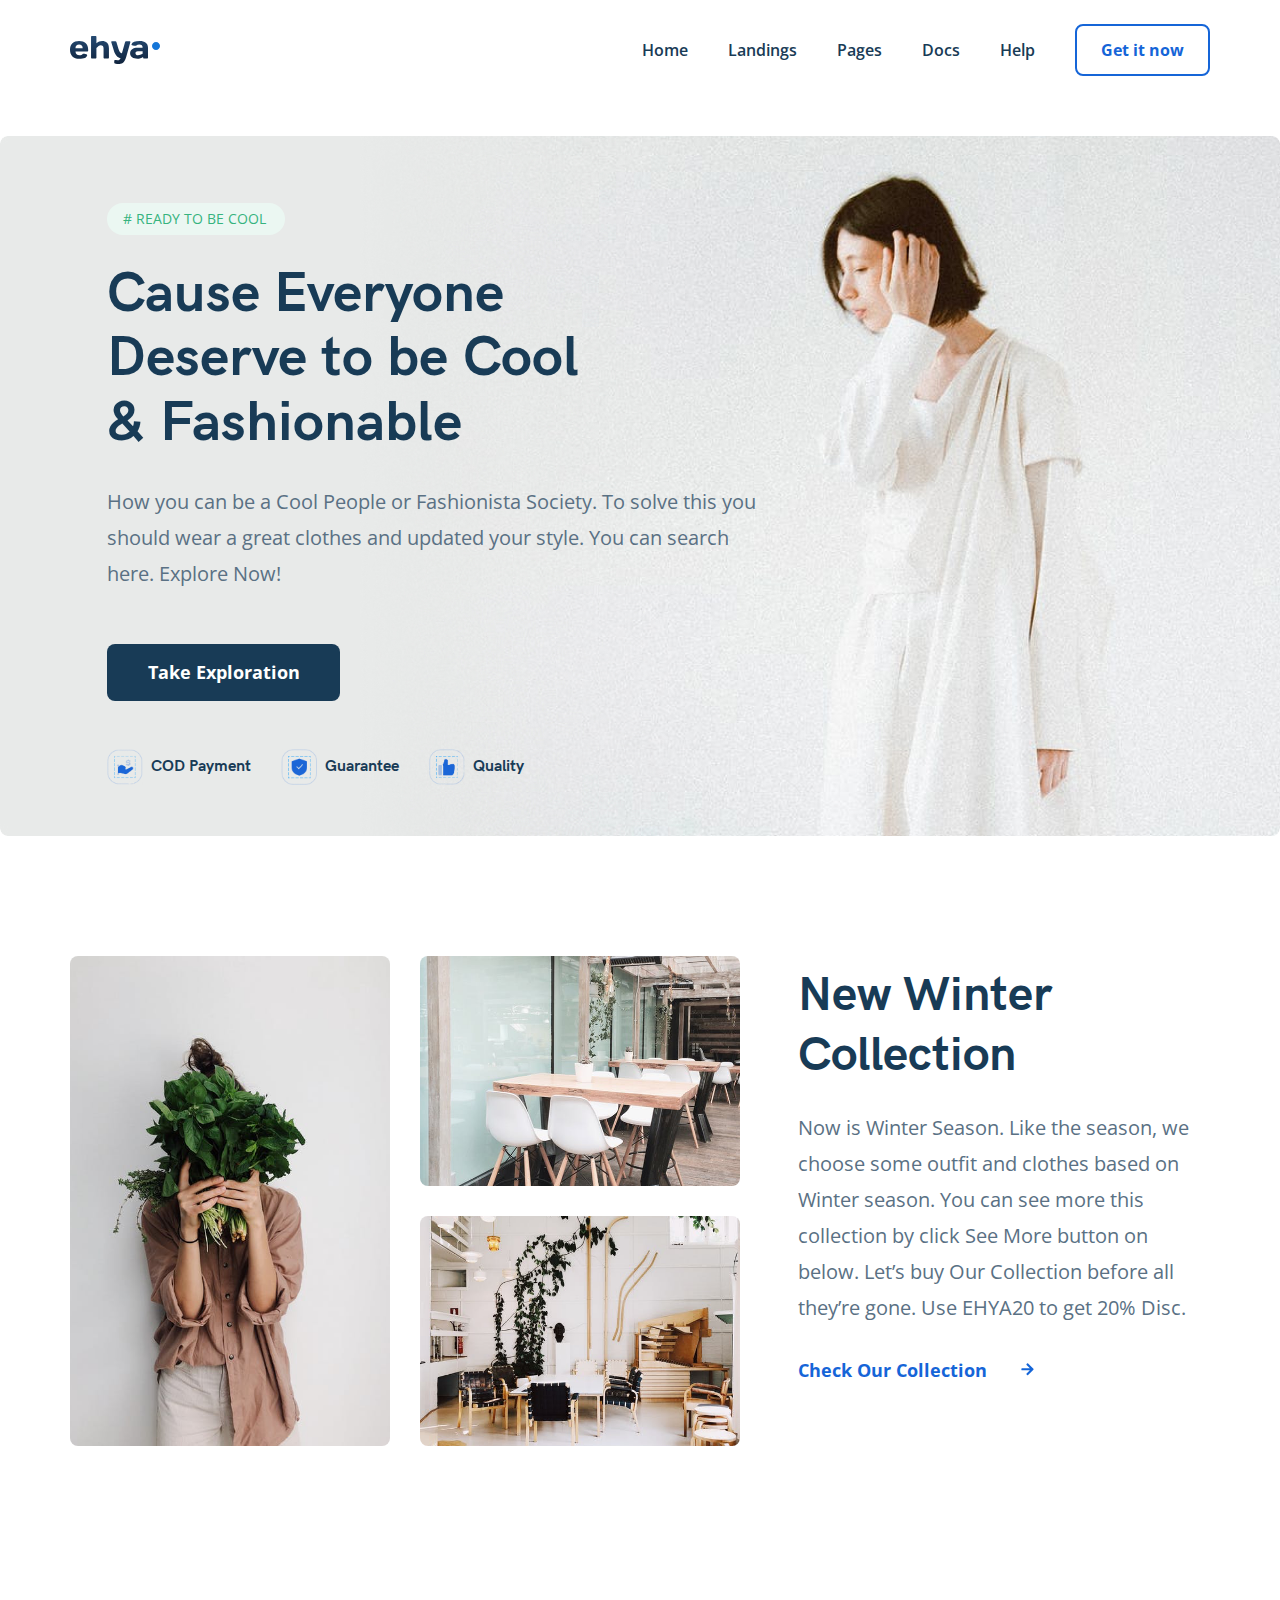
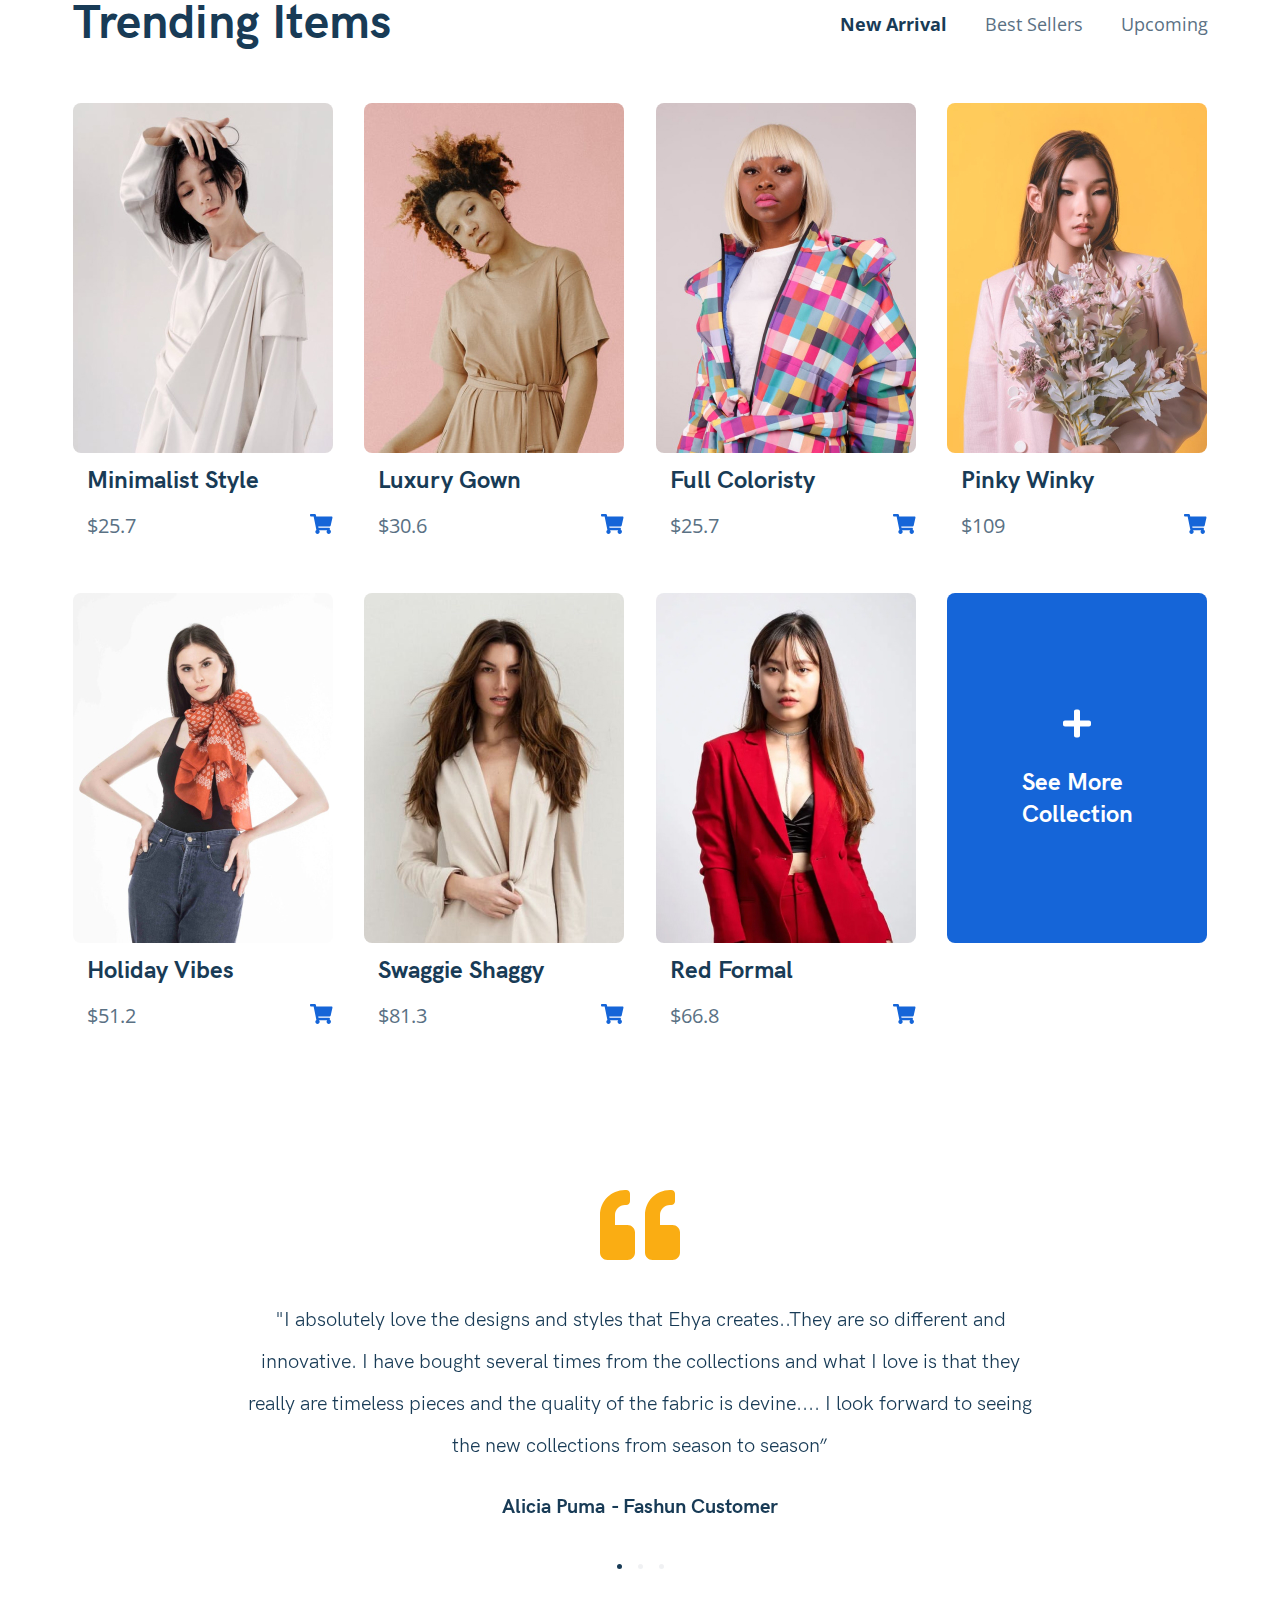
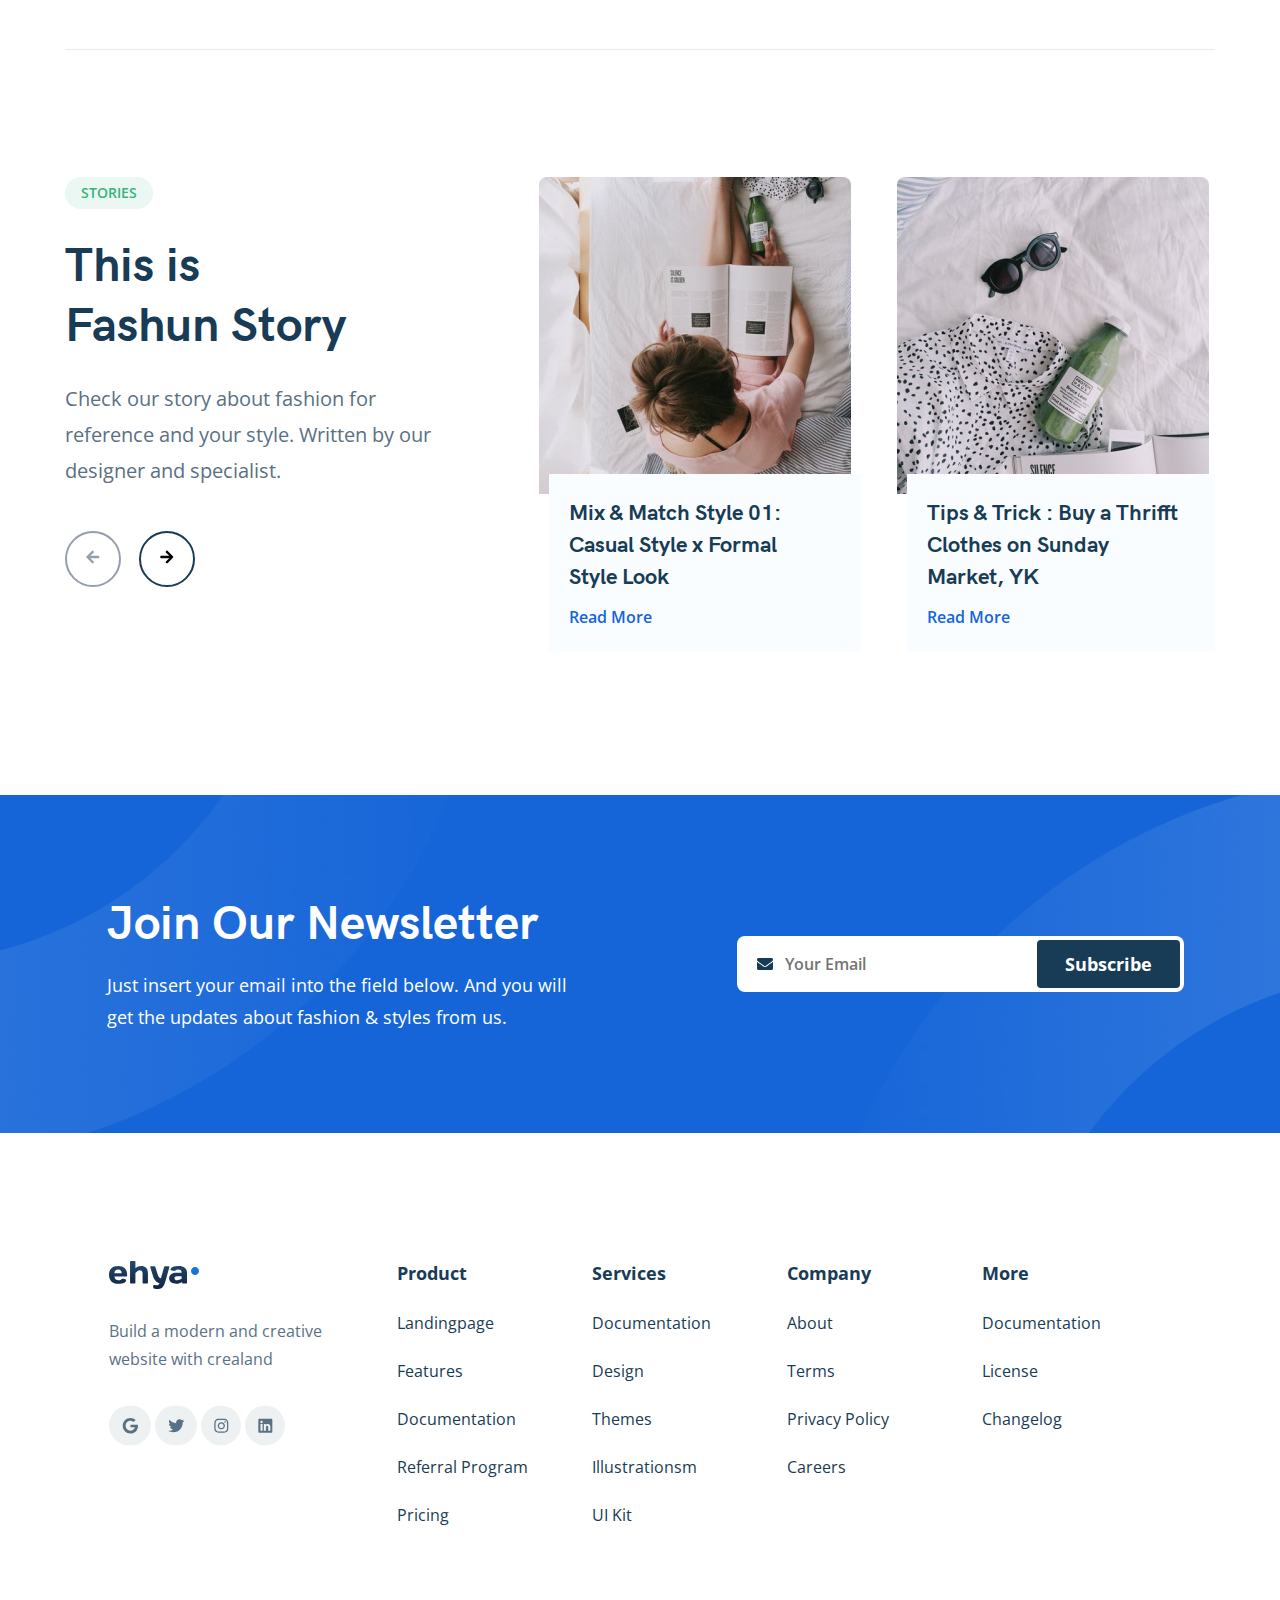
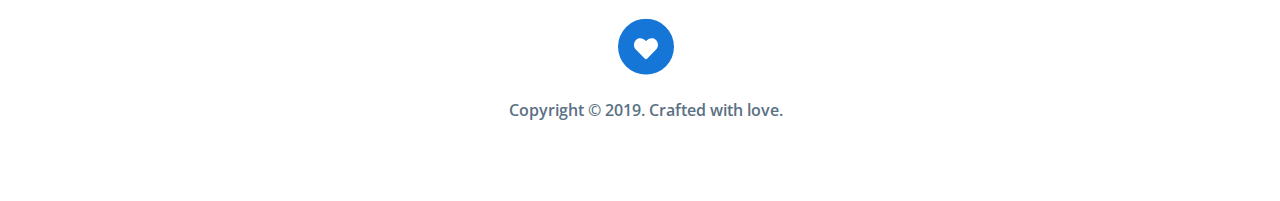
==== commit d431e85a: "оптимизация изображений" ====
--- a/index.html
+++ b/index.html
@@ -16,7 +16,12 @@
       <div class="header-container">
         <div class="header-container__left">
           <a href="index.html" class="logo">
-            <img src="img/logo.svg" alt="logo: EHYA" class="logo__image" />
+            <img
+              src="[data-uri]"
+              data-src="img/logo.svg"
+              alt="logo: EHYA"
+              class="logo__image"
+            />
           </a>
         </div>
         <!-- /.header-container__left -->
@@ -73,7 +78,8 @@
             <div class="advantages">
               <div class="advantages__item">
                 <img
-                  src="img/icon-1.png"
+                  src="[data-uri]"
+                  data-src="img/icon-1.png"
                   alt="icon: payment"
                   class="advantages__icon"
                 />
@@ -82,7 +88,8 @@
               <!-- /.advantages__item -->
               <div class="advantages__item">
                 <img
-                  src="img/icon-2.png"
+                  src="[data-uri]"
+                  data-src="img/icon-2.png"
                   alt="icon: Guarantee"
                   class="advantages__icon"
                 />
@@ -91,7 +98,8 @@
               <!-- /.advantages__item -->
               <div class="advantages__item">
                 <img
-                  src="img/icon-3.png"
+                  src="[data-uri]"
+                  data-src="img/icon-3.png"
                   alt="icon: Quality"
                   class="advantages__icon"
                 />
@@ -113,7 +121,8 @@
         <div class="collection-image">
           <div class="collection-image__left">
             <img
-              src="img/collection-image-1.png"
+              src="[data-uri]"
+              data-src="img/collection-image-1.png"
               alt="collection image"
               class="collection-image__big"
             />
@@ -121,11 +130,13 @@
           <!-- /.collection-image__left -->
           <div class="collection-image__right">
             <img
-              src="img/collection-image-2.png"
+              src="[data-uri]"
+              data-src="img/collection-image-2.png"
               alt="collection image"
               class="collection-image__little"
             /><img
-              src="img/collection-image-3.png"
+              src="[data-uri]"
+              data-src="img/collection-image-3.png"
               alt="collection image"
               class="collection-image__little"
             />
@@ -147,7 +158,8 @@
             <a href="#" class="collection-info__check">Check Our Collection</a>
             <img
               class="collection-info__icon"
-              src="img/arrow.svg"
+              src="[data-uri]"
+              data-src="img/arrow.svg"
               alt="icon: arrow"
             />
           </div>
@@ -166,8 +178,12 @@
             <li data-target="#new" class="tabs__item tabs__item--active">
               New Arrival
             </li>
-            <li data-target="#best" class="tabs__item">Best Sellers</li>
-            <li data-target="#upcoming" class="tabs__item">Upcoming</li>
+            <li data-target="#best" class="tabs__item">
+              Best Sellers
+            </li>
+            <li data-target="#upcoming" class="tabs__item tabs__item--up">
+              Upcoming
+            </li>
           </ul>
         </div>
         <!-- /.trending-info -->
@@ -176,7 +192,8 @@
             <div class="cards">
               <div class="card-item">
                 <img
-                  src="img/card-image-1.jpg"
+                  src="[data-uri]"
+                  data-src="img/card-image-1.jpg"
                   alt="image: card image"
                   class="card-item__image"
                 />
@@ -184,16 +201,18 @@
                 <div class="card-item__price-block">
                   <span class="card-item-price">$25.7</span>
                   <img
-                    src="img/cart.svg"
-                    alt="logo: cart"
-                    class="card-item__cart"
-                  />
-                </div>
-              </div>
-              <!-- /.card-item -->
-              <div class="card-item">
-                <img
-                  src="img/card-image-2.jpg"
+                    src="[data-uri]"
+                    data-src="img/cart.svg"
+                    alt="logo: cart"
+                    class="card-item__cart"
+                  />
+                </div>
+              </div>
+              <!-- /.card-item -->
+              <div class="card-item">
+                <img
+                  src="[data-uri]"
+                  data-src="img/card-image-2.jpg"
                   alt="image: card image"
                   class="card-item__image"
                 />
@@ -201,16 +220,18 @@
                 <div class="card-item__price-block">
                   <span class="card-item-price">$30.6</span>
                   <img
-                    src="img/cart.svg"
-                    alt="logo: cart"
-                    class="card-item__cart"
-                  />
-                </div>
-              </div>
-              <!-- /.card-item -->
-              <div class="card-item">
-                <img
-                  src="img/card-image-3.jpg"
+                    src="[data-uri]"
+                    data-src="img/cart.svg"
+                    alt="logo: cart"
+                    class="card-item__cart"
+                  />
+                </div>
+              </div>
+              <!-- /.card-item -->
+              <div class="card-item">
+                <img
+                  src="[data-uri]"
+                  data-src="img/card-image-3.jpg"
                   alt="image: card image"
                   class="card-item__image"
                 />
@@ -218,16 +239,18 @@
                 <div class="card-item__price-block">
                   <span class="card-item-price">$25.7</span>
                   <img
-                    src="img/cart.svg"
-                    alt="logo: cart"
-                    class="card-item__cart"
-                  />
-                </div>
-              </div>
-              <!-- /.card-item -->
-              <div class="card-item">
-                <img
-                  src="img/card-image-4.jpg"
+                    src="[data-uri]"
+                    data-src="img/cart.svg"
+                    alt="logo: cart"
+                    class="card-item__cart"
+                  />
+                </div>
+              </div>
+              <!-- /.card-item -->
+              <div class="card-item">
+                <img
+                  src="[data-uri]"
+                  data-src="img/card-image-4.jpg"
                   alt="image: card image"
                   class="card-item__image"
                 />
@@ -235,16 +258,18 @@
                 <div class="card-item__price-block">
                   <span class="card-item-price">$109</span>
                   <img
-                    src="img/cart.svg"
-                    alt="logo: cart"
-                    class="card-item__cart"
-                  />
-                </div>
-              </div>
-              <!-- /.card-item -->
-              <div class="card-item">
-                <img
-                  src="img/card-image-5.jpg"
+                    src="[data-uri]"
+                    data-src="img/cart.svg"
+                    alt="logo: cart"
+                    class="card-item__cart"
+                  />
+                </div>
+              </div>
+              <!-- /.card-item -->
+              <div class="card-item">
+                <img
+                  src="[data-uri]"
+                  data-src="img/card-image-5.jpg"
                   alt="image: card image"
                   class="card-item__image"
                 />
@@ -252,16 +277,18 @@
                 <div class="card-item__price-block">
                   <span class="card-item-price">$51.2</span>
                   <img
-                    src="img/cart.svg"
-                    alt="logo: cart"
-                    class="card-item__cart"
-                  />
-                </div>
-              </div>
-              <!-- /.card-item -->
-              <div class="card-item">
-                <img
-                  src="img/card-image-6.jpg"
+                    src="[data-uri]"
+                    data-src="img/cart.svg"
+                    alt="logo: cart"
+                    class="card-item__cart"
+                  />
+                </div>
+              </div>
+              <!-- /.card-item -->
+              <div class="card-item">
+                <img
+                  src="[data-uri]"
+                  data-src="img/card-image-6.jpg"
                   alt="image: card image"
                   class="card-item__image"
                 />
@@ -269,16 +296,18 @@
                 <div class="card-item__price-block">
                   <span class="card-item-price">$81.3</span>
                   <img
-                    src="img/cart.svg"
-                    alt="logo: cart"
-                    class="card-item__cart"
-                  />
-                </div>
-              </div>
-              <!-- /.card-item -->
-              <div class="card-item">
-                <img
-                  src="img/card-image-7.jpg"
+                    src="[data-uri]"
+                    data-src="img/cart.svg"
+                    alt="logo: cart"
+                    class="card-item__cart"
+                  />
+                </div>
+              </div>
+              <!-- /.card-item -->
+              <div class="card-item">
+                <img
+                  src="[data-uri]"
+                  data-src="img/card-image-7.jpg"
                   alt="image: card image"
                   class="card-item__image"
                 />
@@ -286,7 +315,8 @@
                 <div class="card-item__price-block">
                   <span class="card-item-price">$66.8</span>
                   <img
-                    src="img/cart.svg"
+                    src="[data-uri]"
+                    data-src="img/cart.svg"
                     alt="logo: cart"
                     class="card-item__cart"
                   />
@@ -297,7 +327,8 @@
                 <div class="card-item__more">
                   <a href="#" class="card-item__link">
                     <img
-                      src="img/plus.svg"
+                      src="[data-uri]"
+                      data-src="img/plus.svg"
                       alt="logo: more"
                       class="card-item__more-image"
                     />
@@ -317,7 +348,8 @@
             <div class="cards">
               <div class="card-item">
                 <img
-                  src="img/card-image-4.jpg"
+                  src="[data-uri]"
+                  data-src="img/card-image-4.jpg"
                   alt="image: card image"
                   class="card-item__image"
                 />
@@ -325,7 +357,8 @@
                 <div class="card-item__price-block">
                   <span class="card-item-price">$109</span>
                   <img
-                    src="img/cart.svg"
+                    src="[data-uri]"
+                    data-src="img/cart.svg"
                     alt="logo: cart"
                     class="card-item__cart"
                   />
@@ -335,7 +368,8 @@
 
               <div class="card-item">
                 <img
-                  src="img/card-image-2.jpg"
+                  src="[data-uri]"
+                  data-src="img/card-image-2.jpg"
                   alt="image: card image"
                   class="card-item__image"
                 />
@@ -343,16 +377,18 @@
                 <div class="card-item__price-block">
                   <span class="card-item-price">$30.6</span>
                   <img
-                    src="img/cart.svg"
-                    alt="logo: cart"
-                    class="card-item__cart"
-                  />
-                </div>
-              </div>
-              <!-- /.card-item -->
-              <div class="card-item">
-                <img
-                  src="img/card-image-6.jpg"
+                    src="[data-uri]"
+                    data-src="img/cart.svg"
+                    alt="logo: cart"
+                    class="card-item__cart"
+                  />
+                </div>
+              </div>
+              <!-- /.card-item -->
+              <div class="card-item">
+                <img
+                  src="[data-uri]"
+                  data-src="img/card-image-6.jpg"
                   alt="image: card image"
                   class="card-item__image"
                 />
@@ -360,16 +396,18 @@
                 <div class="card-item__price-block">
                   <span class="card-item-price">$81.3</span>
                   <img
-                    src="img/cart.svg"
-                    alt="logo: cart"
-                    class="card-item__cart"
-                  />
-                </div>
-              </div>
-              <!-- /.card-item -->
-              <div class="card-item">
-                <img
-                  src="img/card-image-3.jpg"
+                    src="[data-uri]"
+                    data-src="img/cart.svg"
+                    alt="logo: cart"
+                    class="card-item__cart"
+                  />
+                </div>
+              </div>
+              <!-- /.card-item -->
+              <div class="card-item">
+                <img
+                  src="[data-uri]"
+                  data-src="card-image-3.jpg"
                   alt="image: card image"
                   class="card-item__image"
                 />
@@ -377,7 +415,8 @@
                 <div class="card-item__price-block">
                   <span class="card-item-price">$25.7</span>
                   <img
-                    src="img/cart.svg"
+                    src="[data-uri]"
+                    data-src="img/cart.svg"
                     alt="logo: cart"
                     class="card-item__cart"
                   />
@@ -387,7 +426,8 @@
 
               <div class="card-item">
                 <img
-                  src="img/card-image-5.jpg"
+                  src="[data-uri]"
+                  data-src="img/card-image-5.jpg"
                   alt="image: card image"
                   class="card-item__image"
                 />
@@ -395,7 +435,8 @@
                 <div class="card-item__price-block">
                   <span class="card-item-price">$51.2</span>
                   <img
-                    src="img/cart.svg"
+                    src="[data-uri]"
+                    data-src="img/cart.svg"
                     alt="logo: cart"
                     class="card-item__cart"
                   />
@@ -405,7 +446,8 @@
 
               <div class="card-item">
                 <img
-                  src="img/card-image-7.jpg"
+                  src="[data-uri]"
+                  data-src="img/card-image-7.jpg"
                   alt="image: card image"
                   class="card-item__image"
                 />
@@ -413,16 +455,18 @@
                 <div class="card-item__price-block">
                   <span class="card-item-price">$66.8</span>
                   <img
-                    src="img/cart.svg"
-                    alt="logo: cart"
-                    class="card-item__cart"
-                  />
-                </div>
-              </div>
-              <!-- /.card-item -->
-              <div class="card-item">
-                <img
-                  src="img/card-image-1.jpg"
+                    src="[data-uri]"
+                    data-src="img/cart.svg"
+                    alt="logo: cart"
+                    class="card-item__cart"
+                  />
+                </div>
+              </div>
+              <!-- /.card-item -->
+              <div class="card-item">
+                <img
+                  src="[data-uri]"
+                  data-src="img/card-image-1.jpg"
                   alt="image: card image"
                   class="card-item__image"
                 />
@@ -430,7 +474,8 @@
                 <div class="card-item__price-block">
                   <span class="card-item-price">$25.7</span>
                   <img
-                    src="img/cart.svg"
+                    src="[data-uri]"
+                    data-src="img/cart.svg"
                     alt="logo: cart"
                     class="card-item__cart"
                   />
@@ -441,7 +486,8 @@
                 <div class="card-item__more">
                   <a href="#" class="card-item__link">
                     <img
-                      src="img/plus.svg"
+                      src="[data-uri]"
+                      data-src="img/plus.svg"
                       alt="logo: more"
                       class="card-item__more-image"
                     />
@@ -461,7 +507,8 @@
             <div class="cards">
               <div class="card-item">
                 <img
-                  src="img/card-image-6.jpg"
+                  src="[data-uri]"
+                  data-src="img/card-image-6.jpg"
                   alt="image: card image"
                   class="card-item__image"
                 />
@@ -469,16 +516,18 @@
                 <div class="card-item__price-block">
                   <span class="card-item-price">$81.3</span>
                   <img
-                    src="img/cart.svg"
-                    alt="logo: cart"
-                    class="card-item__cart"
-                  />
-                </div>
-              </div>
-              <!-- /.card-item -->
-              <div class="card-item">
-                <img
-                  src="img/card-image-4.jpg"
+                    src="[data-uri]"
+                    data-src="img/cart.svg"
+                    alt="logo: cart"
+                    class="card-item__cart"
+                  />
+                </div>
+              </div>
+              <!-- /.card-item -->
+              <div class="card-item">
+                <img
+                  src="[data-uri]"
+                  data-src="img/card-image-4.jpg"
                   alt="image: card image"
                   class="card-item__image"
                 />
@@ -486,16 +535,18 @@
                 <div class="card-item__price-block">
                   <span class="card-item-price">$109</span>
                   <img
-                    src="img/cart.svg"
-                    alt="logo: cart"
-                    class="card-item__cart"
-                  />
-                </div>
-              </div>
-              <!-- /.card-item -->
-              <div class="card-item">
-                <img
-                  src="img/card-image-3.jpg"
+                    src="[data-uri]"
+                    data-src="img/cart.svg"
+                    alt="logo: cart"
+                    class="card-item__cart"
+                  />
+                </div>
+              </div>
+              <!-- /.card-item -->
+              <div class="card-item">
+                <img
+                  src="[data-uri]"
+                  data-src="img/card-image-3.jpg"
                   alt="image: card image"
                   class="card-item__image"
                 />
@@ -503,16 +554,18 @@
                 <div class="card-item__price-block">
                   <span class="card-item-price">$25.7</span>
                   <img
-                    src="img/cart.svg"
-                    alt="logo: cart"
-                    class="card-item__cart"
-                  />
-                </div>
-              </div>
-              <!-- /.card-item -->
-              <div class="card-item">
-                <img
-                  src="img/card-image-2.jpg"
+                    src="[data-uri]"
+                    data-src="img/cart.svg"
+                    alt="logo: cart"
+                    class="card-item__cart"
+                  />
+                </div>
+              </div>
+              <!-- /.card-item -->
+              <div class="card-item">
+                <img
+                  src="[data-uri]"
+                  data-src="img/card-image-2.jpg"
                   alt="image: card image"
                   class="card-item__image"
                 />
@@ -520,7 +573,8 @@
                 <div class="card-item__price-block">
                   <span class="card-item-price">$30.6</span>
                   <img
-                    src="img/cart.svg"
+                    src="[data-uri]"
+                    data-src="img/cart.svg"
                     alt="logo: cart"
                     class="card-item__cart"
                   />
@@ -530,7 +584,8 @@
 
               <div class="card-item">
                 <img
-                  src="img/card-image-5.jpg"
+                  src="[data-uri]"
+                  data-src="img/card-image-5.jpg"
                   alt="image: card image"
                   class="card-item__image"
                 />
@@ -538,16 +593,18 @@
                 <div class="card-item__price-block">
                   <span class="card-item-price">$51.2</span>
                   <img
-                    src="img/cart.svg"
-                    alt="logo: cart"
-                    class="card-item__cart"
-                  />
-                </div>
-              </div>
-              <!-- /.card-item -->
-              <div class="card-item">
-                <img
-                  src="img/card-image-1.jpg"
+                    src="[data-uri]"
+                    data-src="img/cart.svg"
+                    alt="logo: cart"
+                    class="card-item__cart"
+                  />
+                </div>
+              </div>
+              <!-- /.card-item -->
+              <div class="card-item">
+                <img
+                  src="[data-uri]"
+                  data-src="img/card-image-1.jpg"
                   alt="image: card image"
                   class="card-item__image"
                 />
@@ -555,16 +612,18 @@
                 <div class="card-item__price-block">
                   <span class="card-item-price">$25.7</span>
                   <img
-                    src="img/cart.svg"
-                    alt="logo: cart"
-                    class="card-item__cart"
-                  />
-                </div>
-              </div>
-              <!-- /.card-item -->
-              <div class="card-item">
-                <img
-                  src="img/card-image-7.jpg"
+                    src="[data-uri]"
+                    data-src="img/cart.svg"
+                    alt="logo: cart"
+                    class="card-item__cart"
+                  />
+                </div>
+              </div>
+              <!-- /.card-item -->
+              <div class="card-item">
+                <img
+                  src="[data-uri]"
+                  data-src="img/card-image-7.jpg"
                   alt="image: card image"
                   class="card-item__image"
                 />
@@ -572,7 +631,8 @@
                 <div class="card-item__price-block">
                   <span class="card-item-price">$66.8</span>
                   <img
-                    src="img/cart.svg"
+                    src="[data-uri]"
+                    data-src="img/cart.svg"
                     alt="logo: cart"
                     class="card-item__cart"
                   />
@@ -584,7 +644,8 @@
                 <div class="card-item__more">
                   <a href="#" class="card-item__link">
                     <img
-                      src="img/plus.svg"
+                      src="[data-uri]"
+                      data-src="img/plus.svg"
                       alt="logo: more"
                       class="card-item__more-image"
                     />
@@ -613,7 +674,8 @@
             <div class="swiper-slide">
               <div class="reviews-slider__item">
                 <img
-                  src="img/quote.svg"
+                  src="[data-uri]"
+                  data-src="img/quote.svg"
                   alt="logo: quote"
                   class="reviews-slider__logo"
                 />
@@ -635,7 +697,8 @@
             <div class="swiper-slide">
               <div class="reviews-slider__item">
                 <img
-                  src="img/quote.svg"
+                  src="[data-uri]"
+                  data-src="img/quote.svg"
                   alt="logo: quote"
                   class="reviews-slider__logo"
                 />
@@ -657,7 +720,8 @@
             <div class="swiper-slide">
               <div class="reviews-slider__item">
                 <img
-                  src="img/quote.svg"
+                  src="[data-uri]"
+                  data-src="img/quote.svg"
                   alt="logo: quote"
                   class="reviews-slider__logo"
                 />
@@ -735,7 +799,8 @@
               <div class="stories-slider__item">
                 <div class="stories-card">
                   <img
-                    src="img/stories-1.jpg"
+                    src="[data-uri]"
+                    data-src="img/stories-1.jpg"
                     alt="stories image"
                     class="stories-card__image"
                   />
@@ -751,7 +816,8 @@
                 <!-- /.stories-card -->
                 <div class="stories-card">
                   <img
-                    src="img/stories-2.jpg"
+                    src="[data-uri]"
+                    data-src="img/stories-2.jpg"
                     alt="stories image"
                     class="stories-card__image"
                   />
@@ -773,7 +839,8 @@
               <div class="stories-slider__item">
                 <div class="stories-card">
                   <img
-                    src="img/stories-3.jpg"
+                    src="[data-uri]"
+                    data-src="img/stories-3.jpg"
                     alt="stories image"
                     class="stories-card__image"
                   />
@@ -789,7 +856,8 @@
                 <!-- /.stories-card -->
                 <div class="stories-card">
                   <img
-                    src="img/stories-4.jpg"
+                    src="[data-uri]"
+                    data-src="img/stories-4.jpg"
                     alt="stories image"
                     class="stories-card__image"
                   />
@@ -850,7 +918,8 @@
         <div class="footer-block">
           <div class="footer-info">
             <img
-              src="img/logo.svg"
+              src="[data-uri]"
+              data-src="img/logo.svg"
               alt="logo: Ehya"
               class="footer-info__logo"
             />
@@ -863,7 +932,8 @@
                 target="_blank"
                 class="footer-social__item"
                 ><img
-                  src="img/social-1.svg"
+                  src="[data-uri]"
+                  data-src="img/social-1.svg"
                   alt="google plus"
                   class="footer-social__image"
               /></a>
@@ -872,7 +942,8 @@
                 target="_blank"
                 class="footer-social__item"
                 ><img
-                  src="img/social-2.svg"
+                  src="[data-uri]"
+                  data-src="img/social-2.svg"
                   alt="twitter"
                   class="footer-social__image"
               /></a>
@@ -881,7 +952,8 @@
                 target="_blank"
                 class="footer-social__item"
                 ><img
-                  src="img/social-3.svg"
+                  src="[data-uri]"
+                  data-src="img/social-3.svg"
                   alt="instagram"
                   class="footer-social__image"
               /></a>
@@ -890,7 +962,8 @@
                 target="_blank"
                 class="footer-social__item"
                 ><img
-                  src="img/social-4.svg"
+                  src="[data-uri]"
+                  data-src="img/social-4.svg"
                   alt="linkedin"
                   class="footer-social__image"
               /></a>
@@ -980,7 +1053,8 @@
         <!-- /.footer-block -->
         <div class="footer-copyright">
           <img
-            src="img/heart.svg"
+            src="[data-uri]"
+            data-src="img/heart.svg"
             alt="logo: heart"
             class="footer-copyright__image"
           />
@@ -997,7 +1071,11 @@
       <!-- /.modal__overlay -->
       <div class="modal__dialog">
         <a href="#" class="modal__close">
-          <img src="img/close.svg" alt="icon: close" />
+          <img
+            src="[data-uri]"
+            data-src="img/close.svg"
+            alt="icon: close"
+          />
         </a>
         <div class="modal-wrapper">
           <a href="#" class="modal__link">Home</a>
@@ -1012,6 +1090,20 @@
       <!-- /.modal-dialog -->
     </div>
     <!-- /.modal -->
+    <script>
+      function init() {
+        var imgDefer = document.getElementsByTagName("img");
+        for (var i = 0; i < imgDefer.length; i++) {
+          if (imgDefer[i].getAttribute("data-src")) {
+            imgDefer[i].setAttribute(
+              "src",
+              imgDefer[i].getAttribute("data-src")
+            );
+          }
+        }
+      }
+      window.onload = init;
+    </script>
     <script defer src="js/jquery-3.5.1.min.js"></script>
     <script defer src="js/swiper-bundle.min.js"></script>
     <script defer src="js/jquery.validate.min.js"></script>
--- a/css/style.css
+++ b/css/style.css
@@ -37,7 +37,15 @@
 }
 
 .invalid {
-  color: #ffffff;
+  color: #fc6262;
+}
+
+button:focus {
+  outline: none;
+}
+
+input {
+  outline: none;
 }
 
 /*! normalize.css v8.0.1 | MIT License | github.com/necolas/normalize.css */
@@ -781,7 +789,7 @@
   margin: auto;
   text-align: center;
   max-width: 800px;
-  padding-bottom: 80px;
+  padding-bottom: 77px;
 }
 
 .reviews-slider__item {
@@ -823,6 +831,11 @@
 
 .swiper-pagination-bullet-active {
   background-color: #183B56;
+}
+
+.swiper-button-disabled {
+  border: 2px solid #959EAD !important;
+  fill: #959EAD;
 }
 
 .stories-container {
@@ -862,7 +875,7 @@
 }
 
 .stories-info__description {
-  max-width: 392px;
+  max-width: 88%;
   font-style: normal;
   font-weight: normal;
   font-size: 20px;
@@ -872,30 +885,20 @@
 }
 
 .stories-info__button {
-  margin-right: 22px;
-  border: 2px solid #959EAD;
+  margin-right: 14px;
+  border: 2px solid #183B56;
   border-radius: 50%;
   margin-bottom: 68px;
-  padding: 20px 20.7px 18px 19.3px;
-  width: 54px;
+  width: 56px;
   height: 56px;
   background-color: #ffff;
   cursor: pointer;
 }
 
-.stories-info__button:hover {
-  border: 2px solid #183B56;
-  color: #183B56;
-}
-
 .stories-info__icon {
   width: 14px;
   height: 18px;
-  fill: #959EAD;
-}
-
-.stories-info__icon:hover {
-  fill: #183B56;
+  fill: inherit;
 }
 
 .stories-slider {
@@ -905,12 +908,12 @@
 
 .stories-slider__item {
   display: flex;
-  justify-content: flex-end;
+  justify-content: space-between;
 }
 
 .stories-card {
   min-width: 322px;
-  margin-left: 18px;
+  margin-left: 25px;
 }
 
 .stories-card__image {
@@ -972,7 +975,8 @@
 .newsletter-wrapper {
   display: flex;
   align-items: center;
-  justify-content: center;
+  justify-content: flex-start;
+  margin-left: 107px;
 }
 
 .newsletter-info {
@@ -1043,6 +1047,10 @@
   background-color: #183B56;
 }
 
+.subscribe__button:hover {
+  background-color: #1565D8;
+}
+
 .footer-container {
   display: flex;
   flex-direction: column;
@@ -1051,14 +1059,14 @@
 
 .footer-block {
   display: flex;
-  margin-bottom: 96px;
+  margin-bottom: 76px;
 }
 
 .footer-info {
   display: flex;
   flex-direction: column;
   align-items: start;
-  margin-right: 29px;
+  margin-right: 25px;
 }
 
 .footer-info__logo {
@@ -1107,7 +1115,7 @@
 }
 
 .footer-menu__item {
-  margin-top: 24px;
+  margin-top: 26px;
 }
 
 .footer-menu__link {
@@ -1222,7 +1230,7 @@
     max-width: 992px;
   }
   .collection-container {
-    max-width: 95%;
+    max-width: 80%;
   }
   .collection-image {
     width: 57%;
@@ -1248,6 +1256,10 @@
   .stories-card__image {
     width: 290px;
     max-height: 317px;
+  }
+  .newsletter-wrapper {
+    justify-content: center;
+    margin-left: 0px;
   }
   .newsletter-info {
     margin-right: 40px;
@@ -1312,7 +1324,7 @@
     margin-right: 20px;
   }
   .collection {
-    padding-top: 80px;
+    padding-top: 70px;
     padding-bottom: 80px;
   }
   .collection-container {
@@ -1380,6 +1392,8 @@
   }
   .stories-info__button {
     margin-bottom: 36px;
+    margin-right: 9px;
+    margin-left: 7px;
   }
   .stories-info__button:hover {
     border: 2px solid #959EAD;
@@ -1391,7 +1405,7 @@
   .stories-slider {
     justify-content: center;
     align-items: center;
-    max-width: 88.8%;
+    max-width: 100%;
   }
   .stories-slider__item {
     width: 100%;
@@ -1433,6 +1447,9 @@
     text-align: center;
     margin-bottom: 56px;
   }
+  .subscribe__button:hover {
+    background-color: #183B56;
+  }
   .subscribe {
     display: flex;
     align-items: center;
@@ -1450,10 +1467,10 @@
   .footer-menu__column {
     margin-right: 0;
     margin-left: 28px;
-    margin-bottom: 48px;
+    margin-bottom: 31px;
   }
   .footer-block {
-    margin-bottom: 0;
+    margin-bottom: 9px;
   }
 }
 
@@ -1509,8 +1526,11 @@
     height: 490px;
   }
   .tabs__item {
-    margin-right: 28px;
+    margin-right: 40px;
     margin-left: 0;
+  }
+  .tabs__item--up {
+    margin-right: 0;
   }
   .card-item-price {
     margin-left: 7px;
@@ -1525,16 +1545,30 @@
     max-width: 630px;
   }
   .reviews-slider__item {
-    margin-bottom: 35px;
+    margin-bottom: 27px;
   }
   .reviews-slider__logo {
-    margin-bottom: 0;
-  }
+    margin-bottom: 6px;
+  }
+  .reviews-slider__description {
+    max-width: 613px;
+    margin: 0 0 35px 0;
+  }
+  .stories-card {
+    min-width: 340px;
+    margin-right: 0;
+    margin-left: 12px;
+  }
+  .stories-card__info {
+    width: 94%;
+  }
+}
+
+@media (max-width: 700px) {
   .stories-card {
     min-width: 300px;
-  }
-  .stories-card__info {
-    width: 260px;
+    margin-right: 10px;
+    margin-left: 10px;
   }
 }
 
@@ -1568,16 +1602,8 @@
   .reviews-container {
     max-width: 570px;
   }
-  .stories-slider {
-    max-width: 95%;
-  }
-  .stories-card__text {
-    font-size: 20px;
-    line-height: 24px;
-  }
-  .stories-card__link {
-    font-size: 16px;
-    line-height: 22px;
+  .stories-card {
+    min-width: 270px;
   }
   .footer-block {
     flex-direction: column-reverse;
@@ -1621,6 +1647,9 @@
   .stories-slider__item {
     flex-direction: column;
   }
+  .stories-card {
+    margin-bottom: 24px;
+  }
   .newsletter__description {
     max-width: 470px;
   }
@@ -1629,7 +1658,7 @@
   }
   .footer-menu__column {
     width: 50%;
-    margin-bottom: 30px;
+    margin-bottom: 27px;
     margin-left: 0;
     margin-right: 0px;
   }
@@ -1642,7 +1671,7 @@
     line-height: 20px;
   }
   .footer-menu__item {
-    margin-top: 15px;
+    margin-top: 16px;
   }
   .footer-info__text {
     font-size: 14px;
@@ -1731,7 +1760,7 @@
     margin-right: 16px;
   }
   .collection {
-    padding-top: 64px;
+    padding-top: 73px;
     padding-bottom: 64px;
   }
   .collection-container {
@@ -1800,12 +1829,16 @@
   .trending-info__text {
     font-size: 28px;
     line-height: 36px;
+    margin-bottom: 22px;
   }
   .tabs__item {
     font-size: 16px;
     line-height: 22px;
-    margin-right: 11px;
+    margin-right: 15px;
     margin-left: 0;
+  }
+  .tabs__item--up {
+    margin-right: 0 !important;
   }
   .cards {
     justify-content: space-between;
@@ -1850,7 +1883,7 @@
   .card-item__title {
     font-size: 16px;
     line-height: 20px;
-    margin-bottom: 3px;
+    margin-bottom: 0;
   }
   .card-item__cart {
     width: 14px;
@@ -1858,12 +1891,14 @@
   }
   .reviews-container {
     max-width: 310px;
-    padding-bottom: 56px;
+    padding-bottom: 64px;
   }
   .reviews-slider__logo {
     width: 70px;
     height: 81px;
     margin-bottom: 13px;
+    margin-left: 10px;
+    margin-top: 4px;
   }
   .reviews-slider__description {
     font-size: 18px;
@@ -1875,10 +1910,11 @@
     margin: auto;
     font-size: 20px;
     line-height: 24px;
-    max-width: 171px;
+    max-width: 180px;
   }
   .reviews-slider__item {
-    margin-bottom: -10px;
+    width: 269px;
+    margin-bottom: 10px;
   }
   .stories-container {
     max-width: 100%;
@@ -1897,8 +1933,8 @@
     width: 48px;
     height: 48px;
     padding: 16px;
-    margin-bottom: 16px;
-    margin-right: 0;
+    margin-bottom: 22px;
+    margin-right: 5px;
   }
   .stories-info__button-wrapper {
     align-content: center;
@@ -1917,6 +1953,7 @@
     min-width: 100%;
     margin-right: 0;
     margin-bottom: 24px;
+    margin-left: 2px;
   }
   .stories-card__image {
     width: 270px;
@@ -1938,7 +1975,7 @@
     height: 414px;
     padding-top: 64px;
     padding-bottom: 64px;
-    margin-top: 49px;
+    margin-top: 42px;
   }
   .newsletter-info {
     align-items: center;
@@ -1967,6 +2004,13 @@
     border-radius: 8px;
     margin: 10px 0 0 0;
   }
+  .footer-info {
+    margin-right: 14px;
+    margin-top: 2px;
+  }
+  .footer-info__logo {
+    margin-bottom: 15px;
+  }
 }
 
 @media (max-width: 321px) {
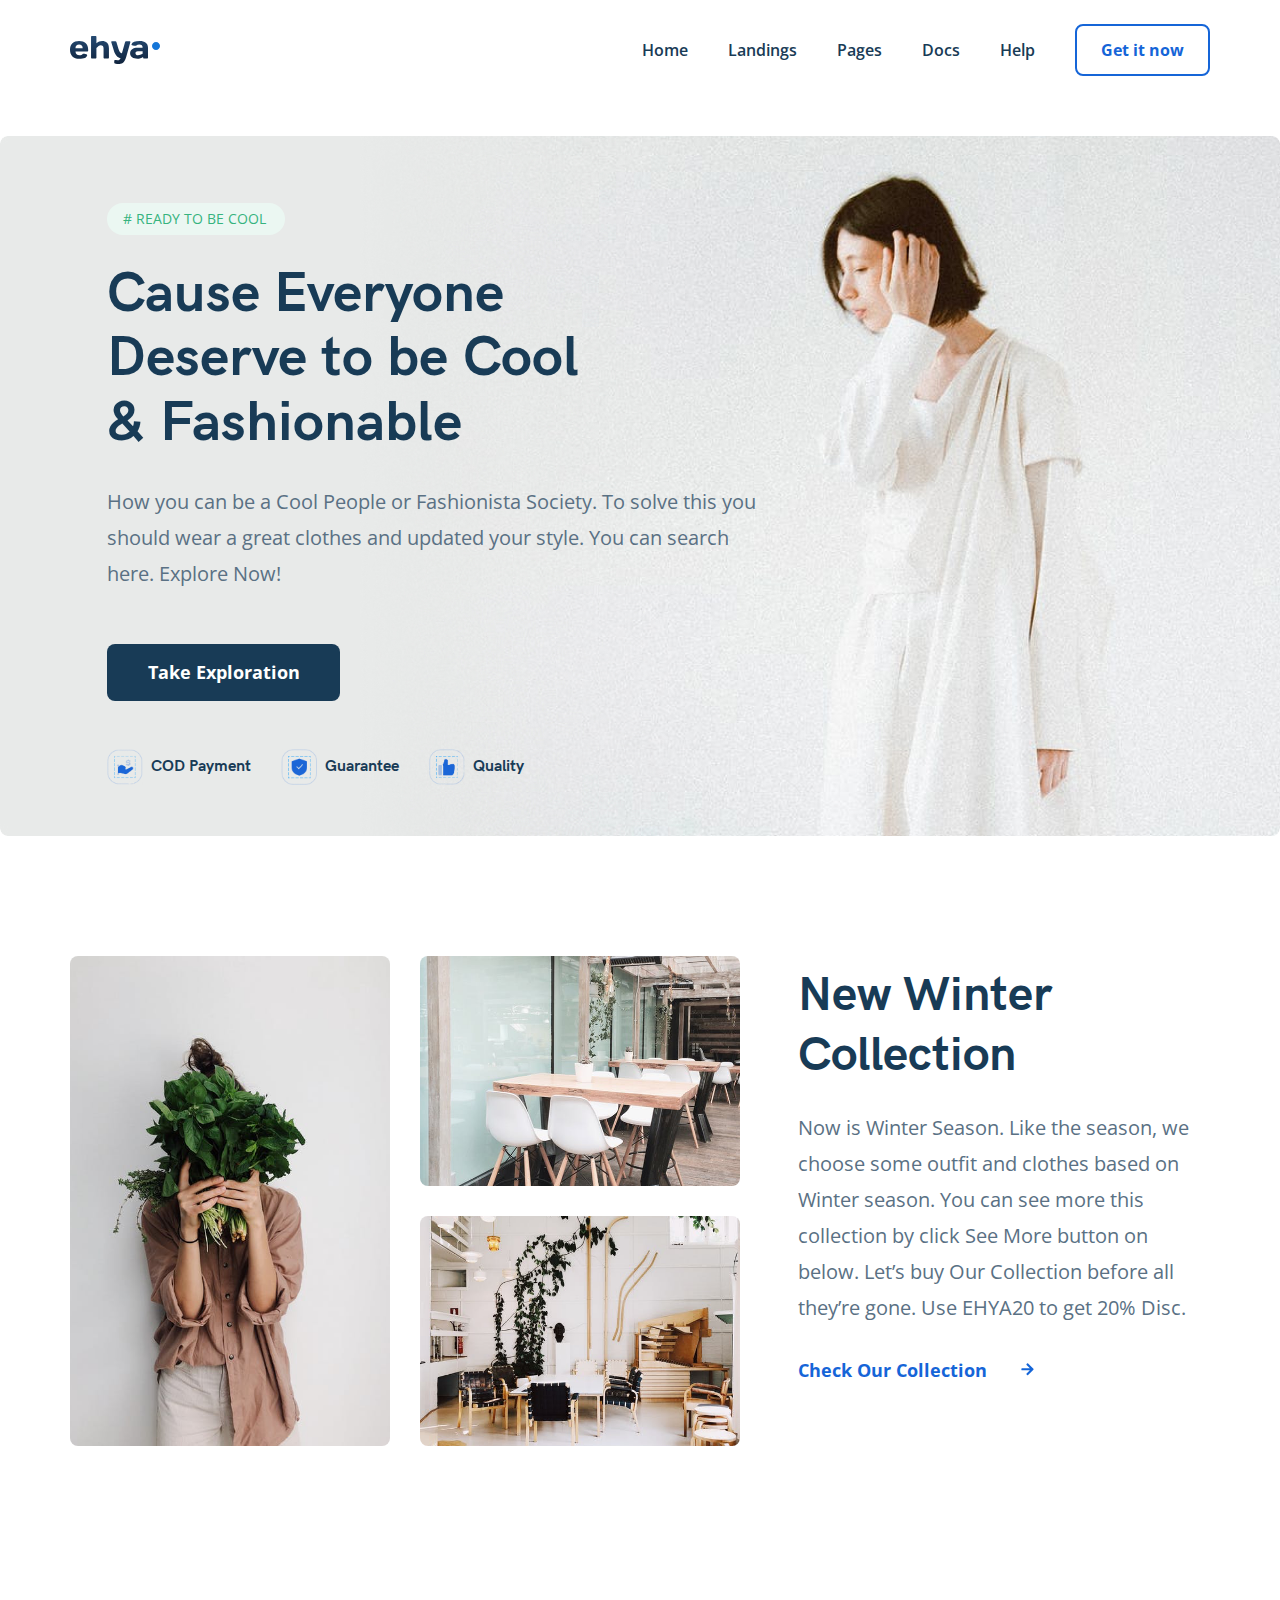
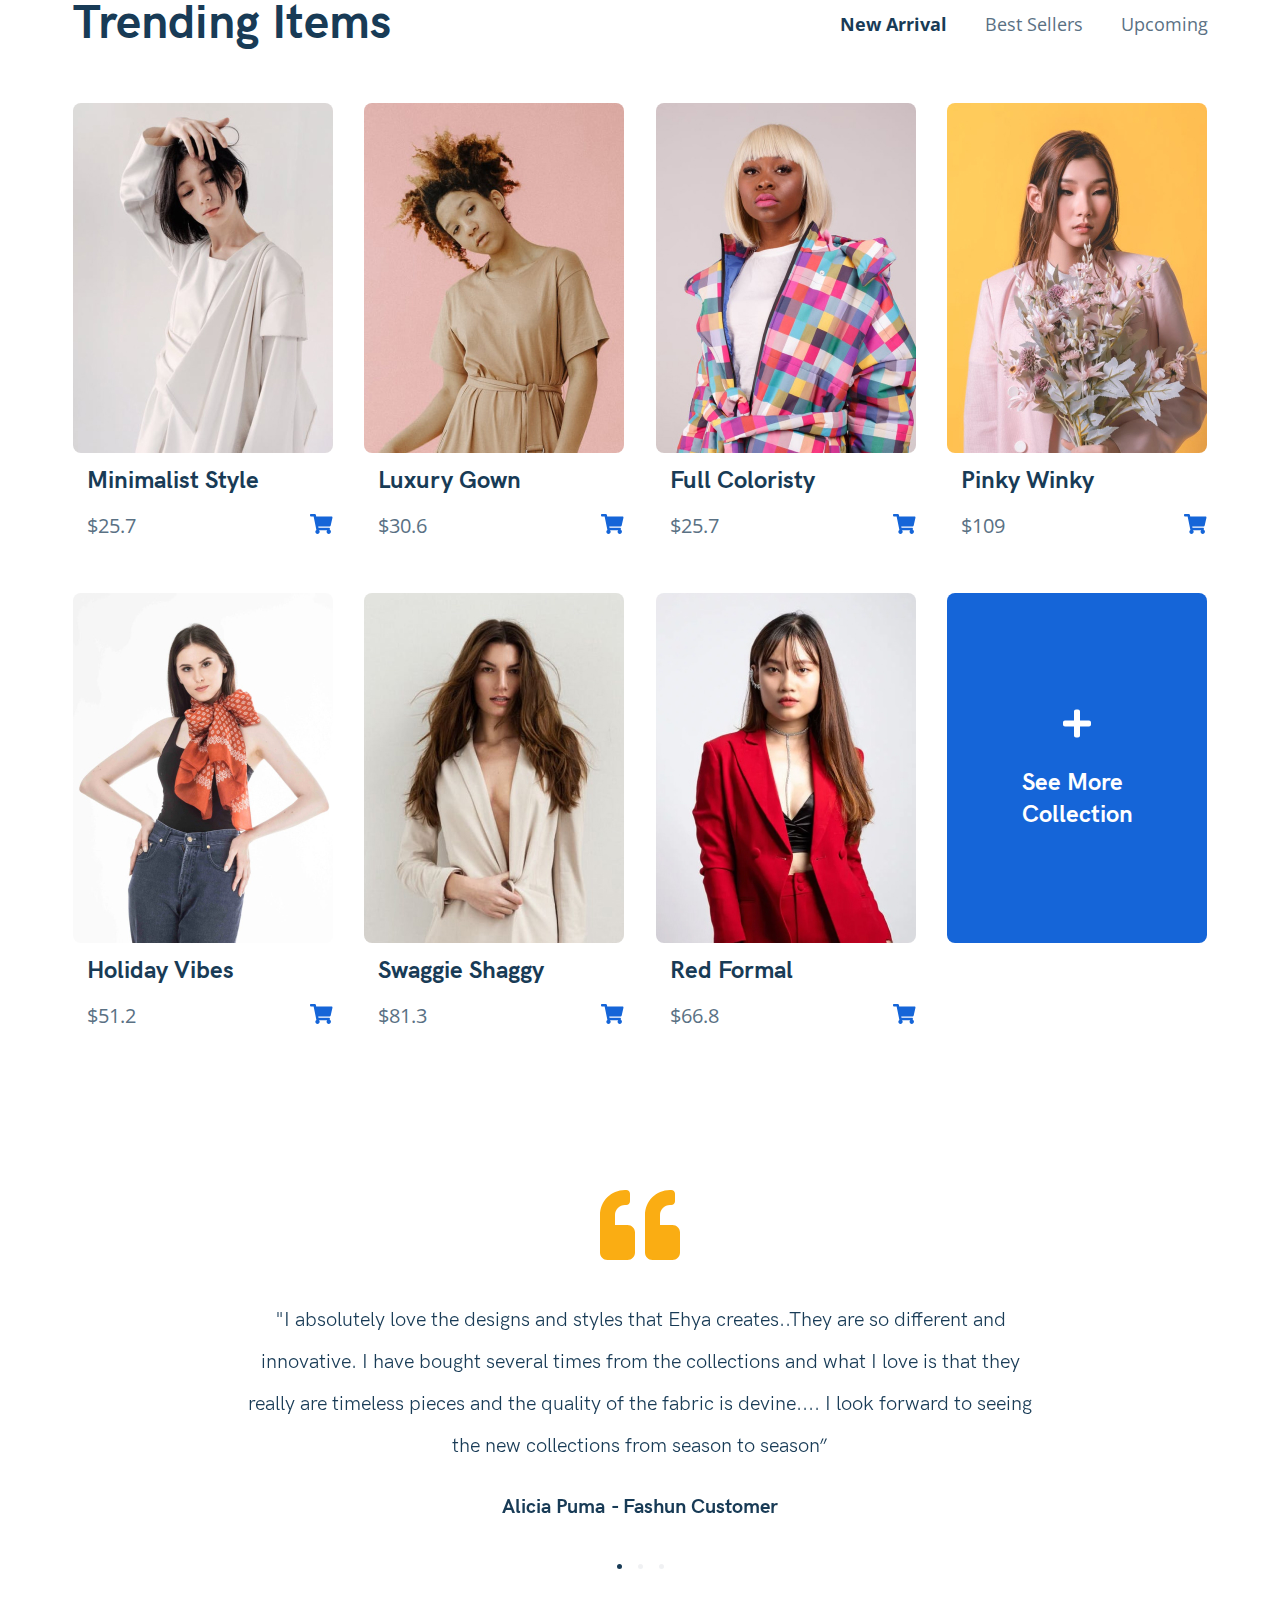
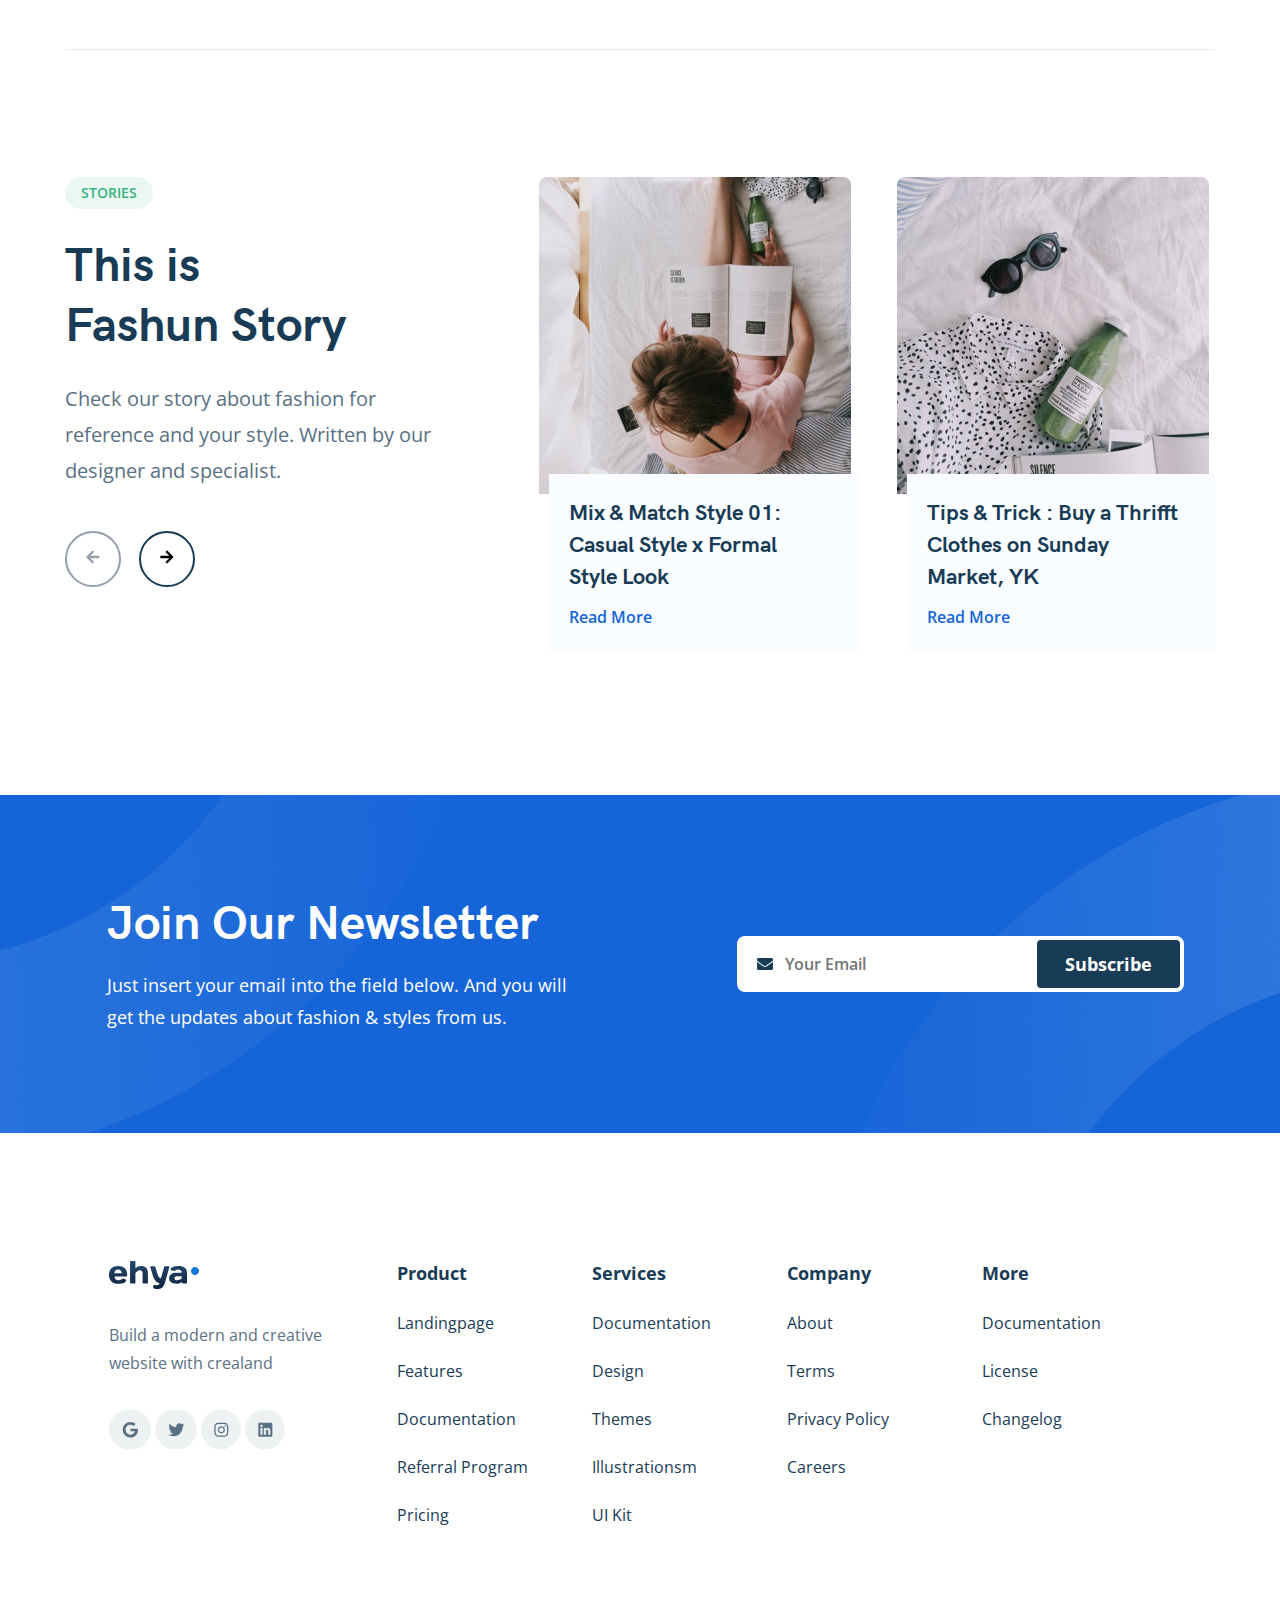
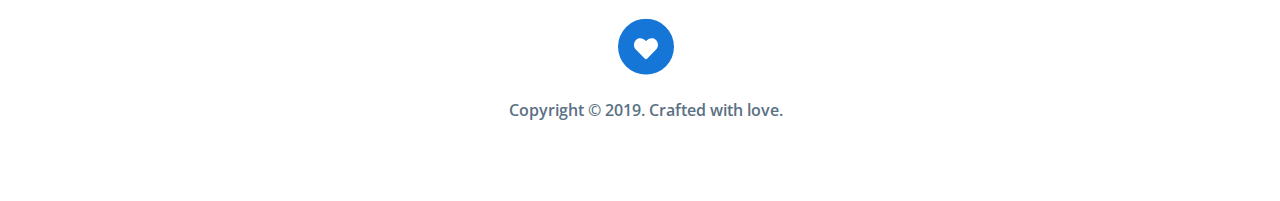
==== commit df273b05: "страница благодарности" ====
--- a/index.html
+++ b/index.html
@@ -917,12 +917,13 @@
       <div class="footer-container">
         <div class="footer-block">
           <div class="footer-info">
-            <img
-              src="[data-uri]"
-              data-src="img/logo.svg"
-              alt="logo: Ehya"
-              class="footer-info__logo"
-            />
+            <a href="index.html" class="footer-info__link"
+              ><img
+                src="[data-uri]"
+                data-src="img/logo.svg"
+                alt="logo: Ehya"
+                class="footer-info__logo"
+            /></a>
             <span class="footer-info__text"
               >Build a modern and creative website with crealand</span
             >
--- a/css/style.css
+++ b/css/style.css
@@ -972,6 +972,10 @@
   background-size: cover;
 }
 
+.newsletter--m--0 {
+  margin: 0;
+}
+
 .newsletter-wrapper {
   display: flex;
   align-items: center;
@@ -1049,6 +1053,31 @@
 
 .subscribe__button:hover {
   background-color: #1565D8;
+}
+
+.subscribe__button-thank {
+  min-width: 250px;
+  height: 48px;
+  margin: 4px;
+  border: none;
+  border-radius: 4px;
+  cursor: pointer;
+  font-style: normal;
+  font-weight: bold;
+  font-size: 18px;
+  line-height: 25px;
+  text-align: center;
+  color: #FFFFFF;
+  background-color: #183B56;
+}
+
+.subscribe__button-thank:hover {
+  background-color: #11283a;
+}
+
+.subscribe__button-thanks {
+  text-decoration: none;
+  color: inherit;
 }
 
 .footer-container {
@@ -1450,6 +1479,9 @@
   .subscribe__button:hover {
     background-color: #183B56;
   }
+  .subscribe__button-thank:hover {
+    background-color: #183B56;
+  }
   .subscribe {
     display: flex;
     align-items: center;
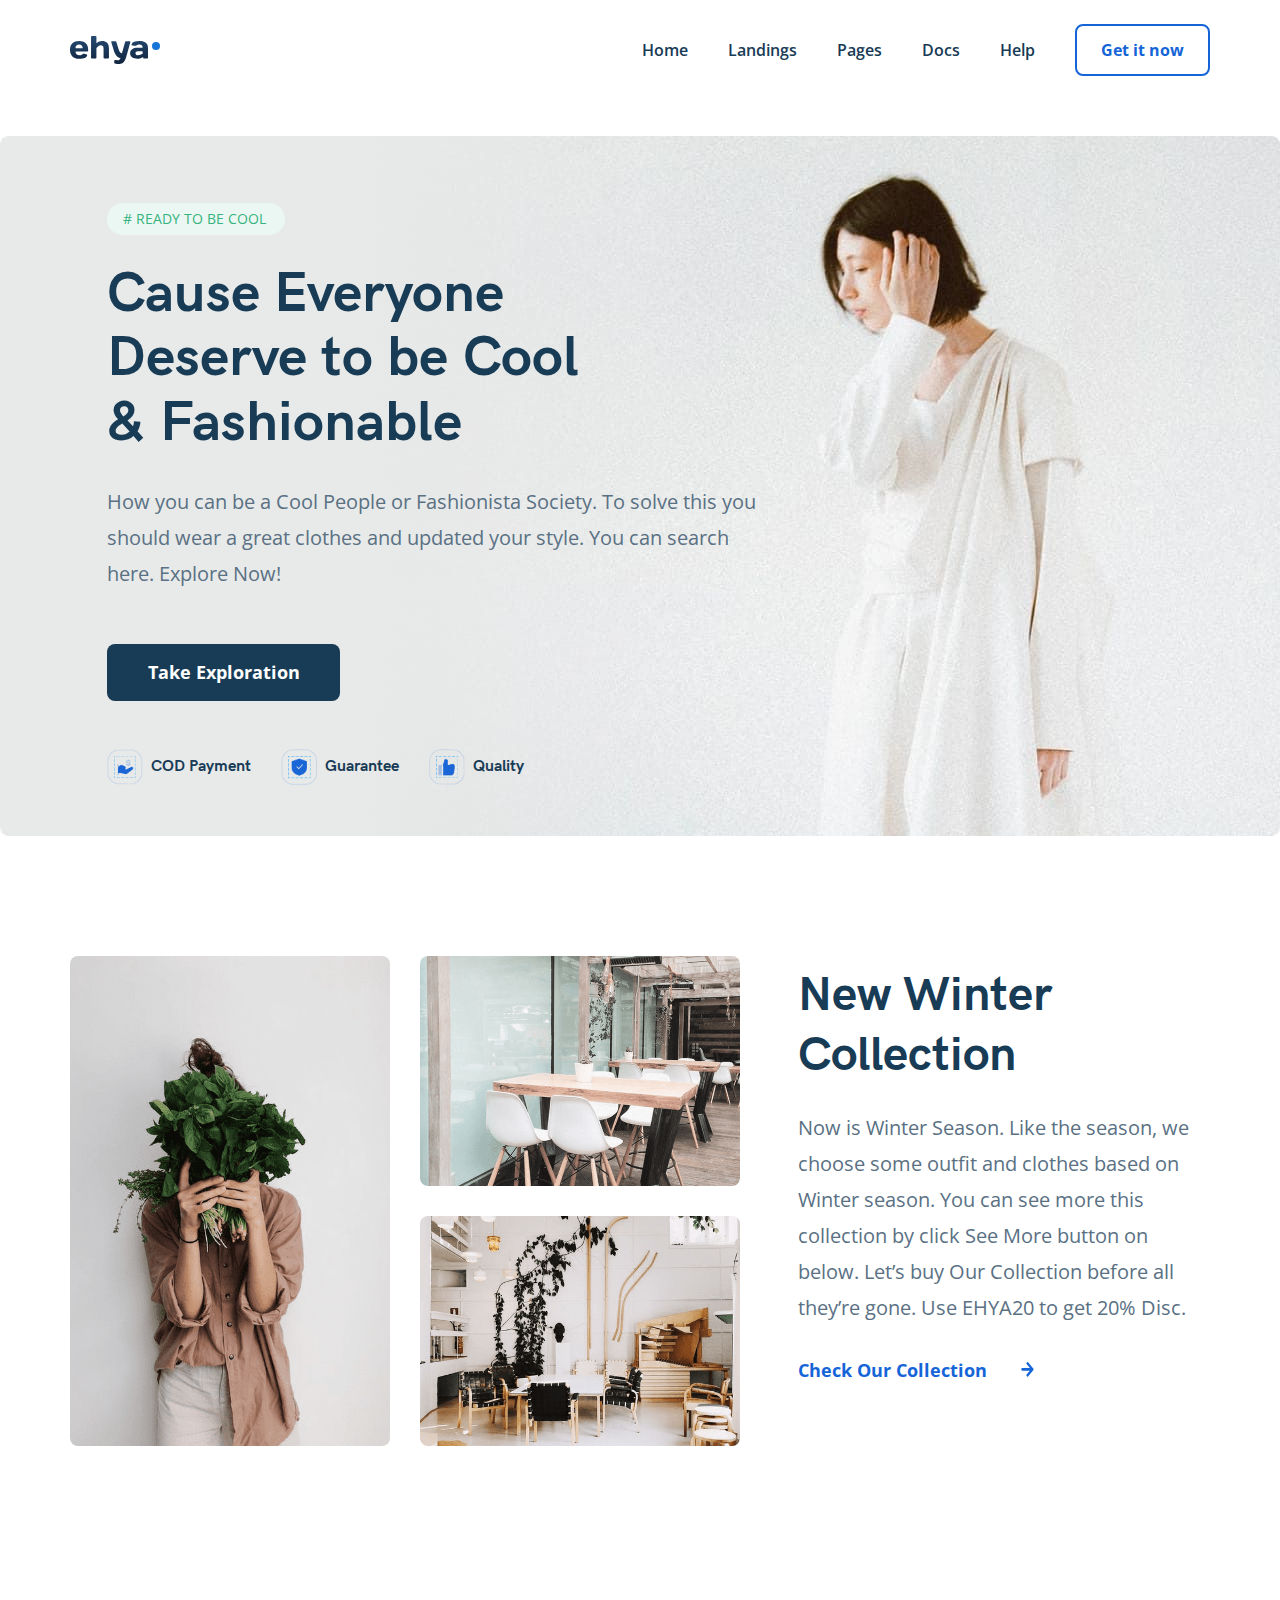
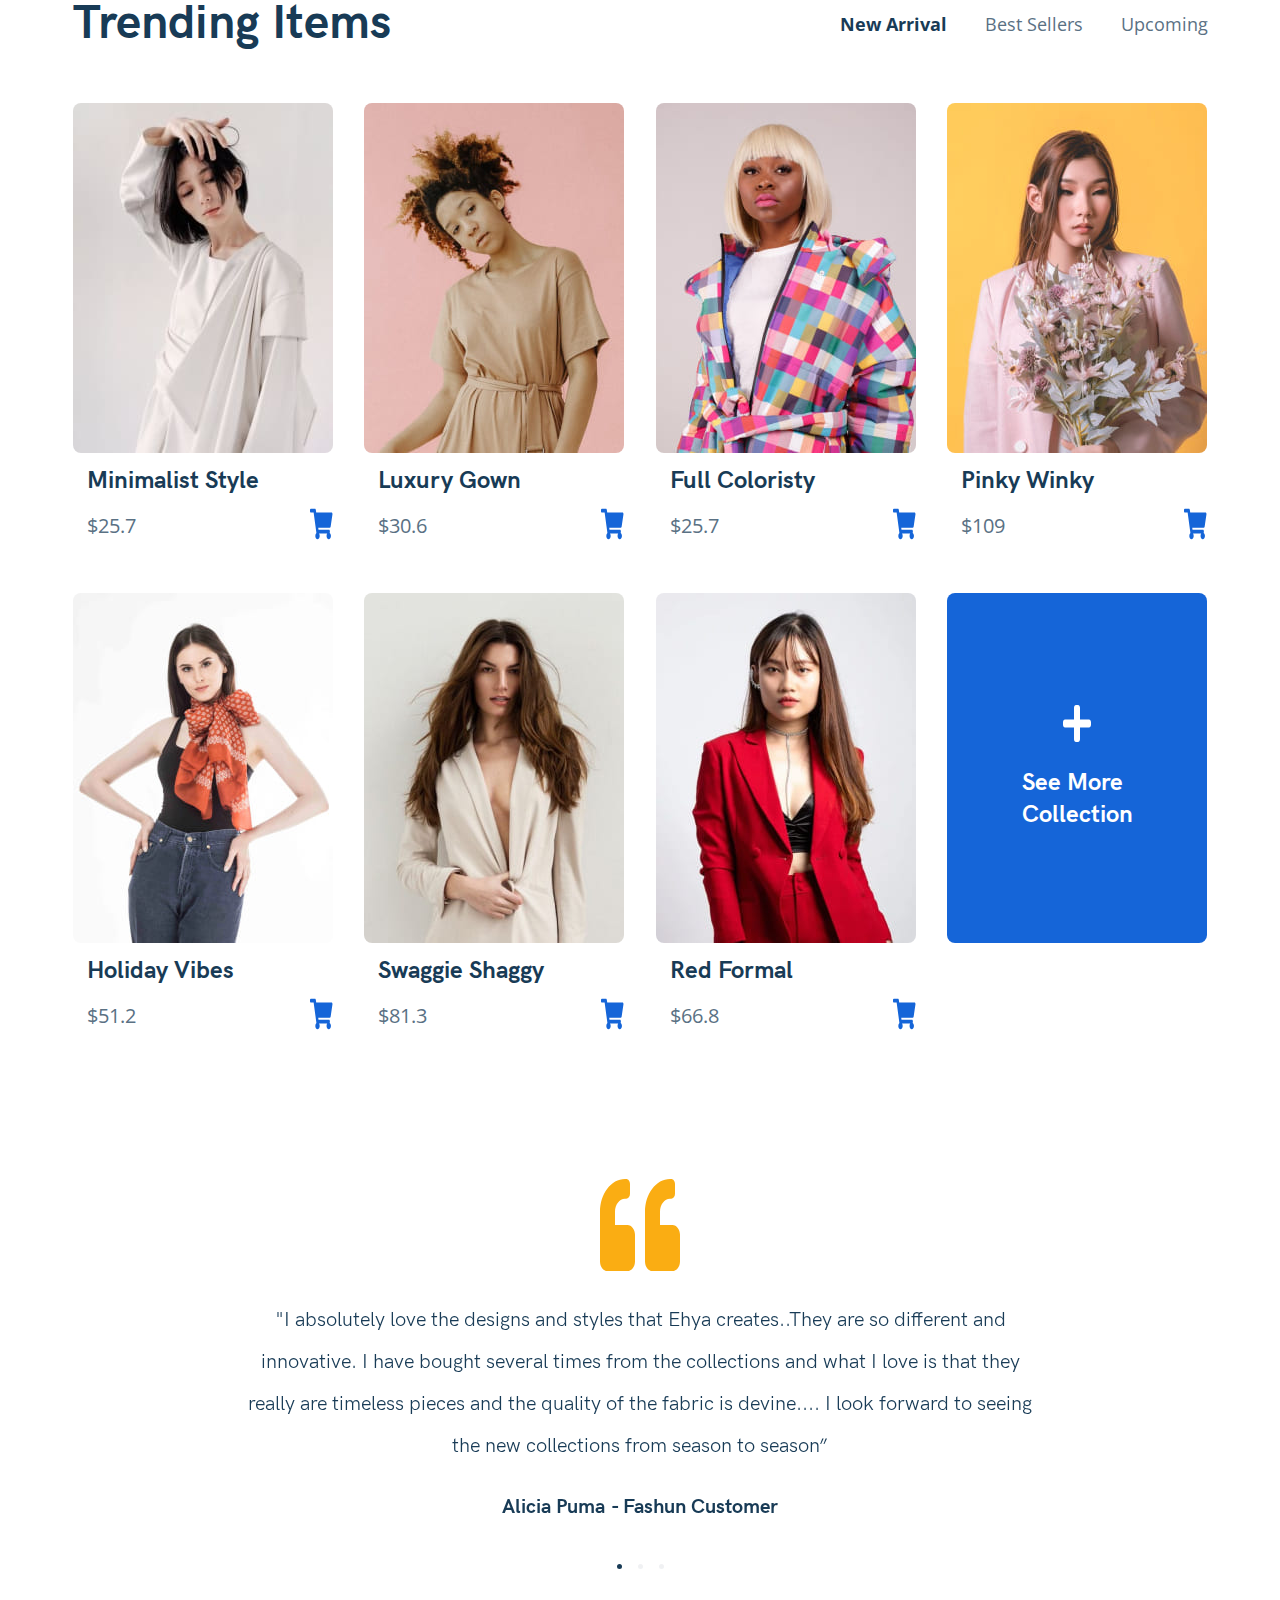
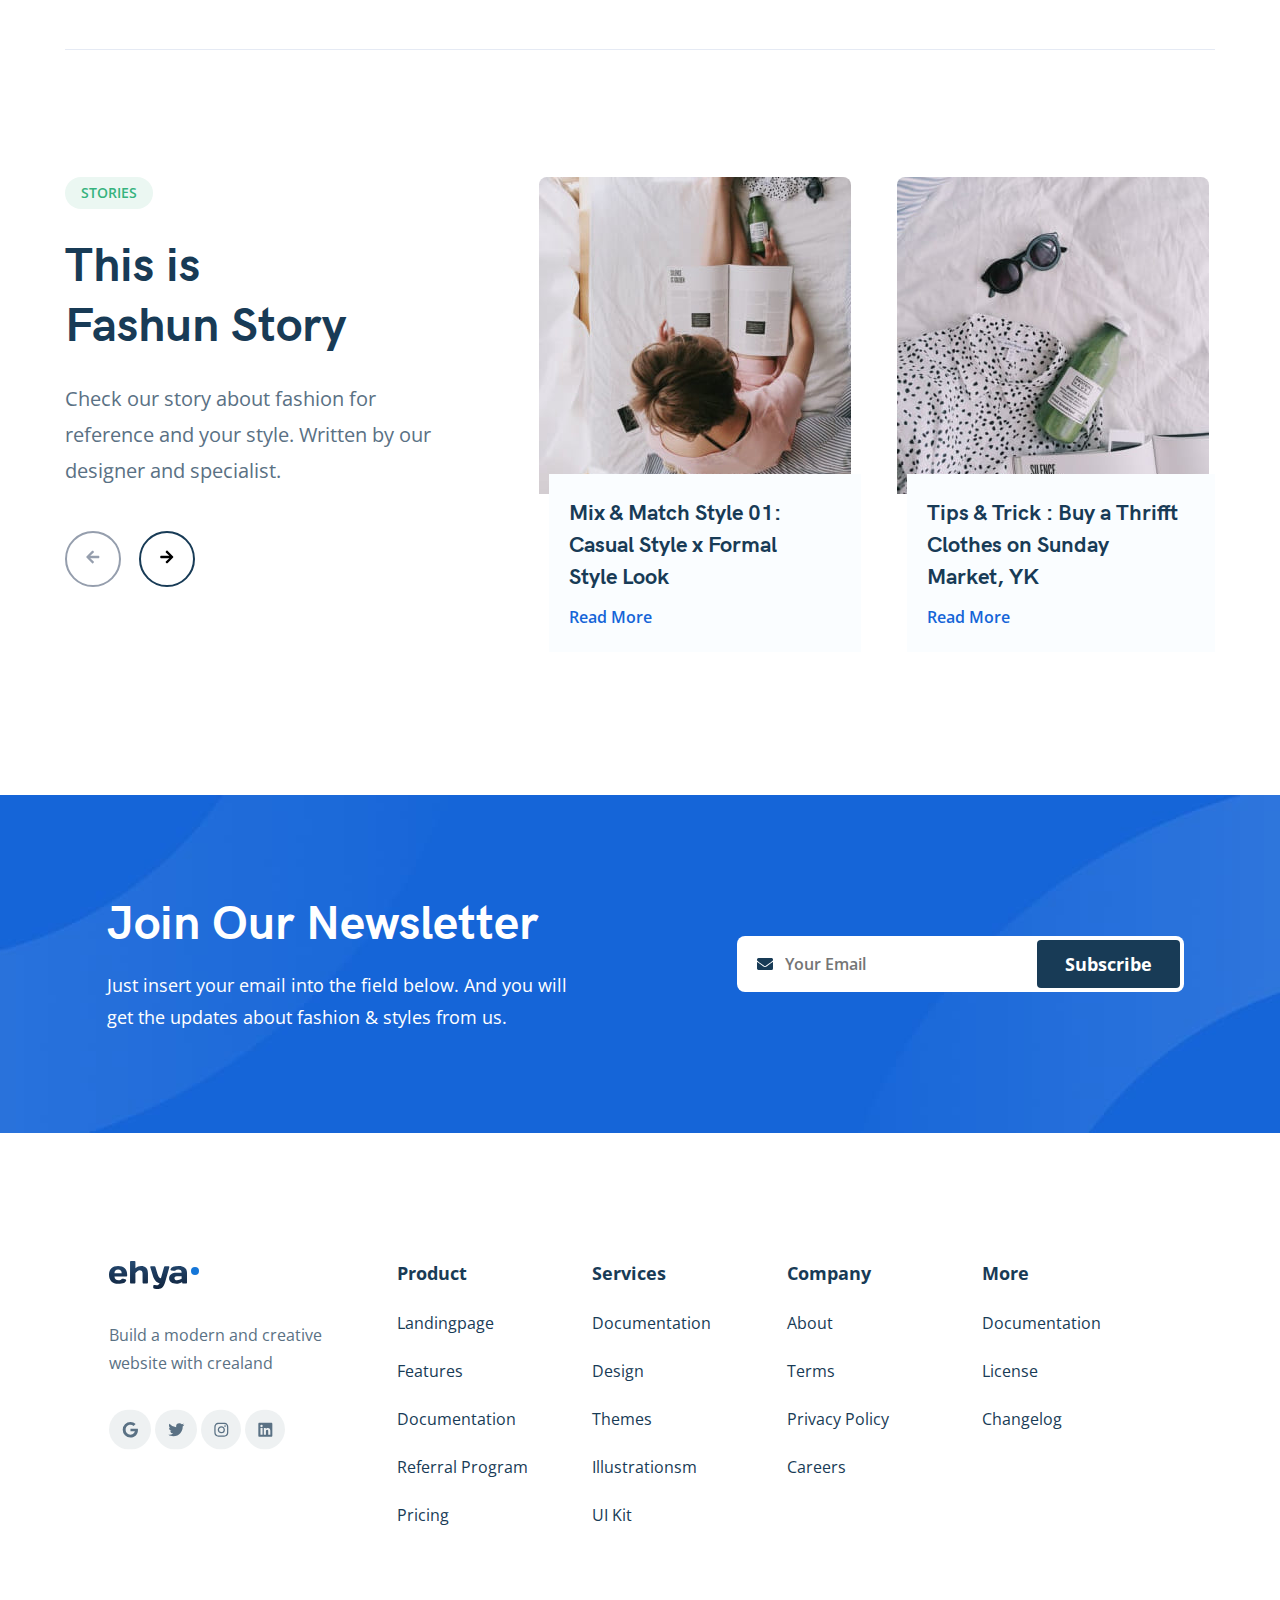
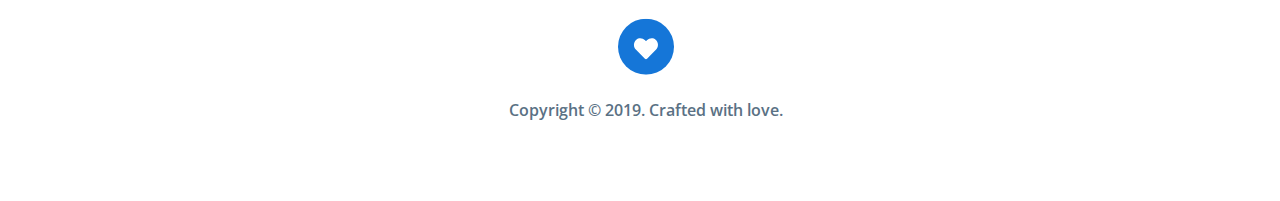
==== commit 65879ffc: "оптимизиция и правки" ====
--- a/index.html
+++ b/index.html
@@ -8,6 +8,8 @@
       href="https://fonts.googleapis.com/css2?family=Open+Sans:wght@400;700&display=swap"
       rel="stylesheet"
     />
+    <link rel="shortcut icon" href="img/favicon.ico" type="image/x-icon" />
+    <link rel="icon" href="img/favicon.ico" type="image/x-icon" />
     <link rel="stylesheet" href="css/swiper-bundle.min.css" />
     <link rel="stylesheet" href="css/style.css" />
   </head>
--- a/css/style.css
+++ b/css/style.css
@@ -1,2053 +1,2 @@
-@font-face {
-  font-family: "HKGrotesk";
-  src: url("../fonts/HKGrotesk-Regular.woff") format("woff");
-  src: url("../fonts/hk-grotesk.regular.woff2") format("woff2");
-  font-weight: normal;
-  font-style: normal;
-}
-
-@font-face {
-  font-family: "HKGrotesk";
-  src: url("../fonts/HKGrotesk-Bold.woff") format("woff");
-  src: url("../fonts/hk-grotesk.bold.woff2") format("woff2");
-  font-weight: bold;
-  font-style: normal;
-}
-
-* {
-  box-sizing: border-box;
-}
-
-body {
-  font-family: 'Open Sans', sans-serif;
-  background: #FFFFFF;
-  color: #5A7184;
-}
-
-img {
-  max-width: 100%;
-}
-
-.second-heading {
-  font-family: HKGrotesk;
-  font-style: normal;
-  font-weight: bold;
-  font-size: 48px;
-  line-height: 60px;
-}
-
-.invalid {
-  color: #fc6262;
-}
-
-button:focus {
-  outline: none;
-}
-
-input {
-  outline: none;
-}
-
-/*! normalize.css v8.0.1 | MIT License | github.com/necolas/normalize.css */
-/* Document
-   ========================================================================== */
-/**
- * 1. Correct the line height in all browsers.
- * 2. Prevent adjustments of font size after orientation changes in iOS.
- */
-html {
-  line-height: 1.15;
-  /* 1 */
-  -webkit-text-size-adjust: 100%;
-  /* 2 */
-}
-
-/* Sections
-   ========================================================================== */
-/**
- * Remove the margin in all browsers.
- */
-body {
-  margin: 0;
-}
-
-/**
- * Render the `main` element consistently in IE.
- */
-main {
-  display: block;
-}
-
-/**
- * Correct the font size and margin on `h1` elements within `section` and
- * `article` contexts in Chrome, Firefox, and Safari.
- */
-h1 {
-  font-size: 2em;
-  margin: 0.67em 0;
-}
-
-/* Grouping content
-   ========================================================================== */
-/**
- * 1. Add the correct box sizing in Firefox.
- * 2. Show the overflow in Edge and IE.
- */
-hr {
-  box-sizing: content-box;
-  /* 1 */
-  height: 0;
-  /* 1 */
-  overflow: visible;
-  /* 2 */
-}
-
-/**
- * 1. Correct the inheritance and scaling of font size in all browsers.
- * 2. Correct the odd `em` font sizing in all browsers.
- */
-pre {
-  font-family: monospace, monospace;
-  /* 1 */
-  font-size: 1em;
-  /* 2 */
-}
-
-/* Text-level semantics
-   ========================================================================== */
-/**
- * Remove the gray background on active links in IE 10.
- */
-a {
-  background-color: transparent;
-}
-
-/**
- * 1. Remove the bottom border in Chrome 57-
- * 2. Add the correct text decoration in Chrome, Edge, IE, Opera, and Safari.
- */
-abbr[title] {
-  border-bottom: none;
-  /* 1 */
-  text-decoration: underline;
-  /* 2 */
-  text-decoration: underline dotted;
-  /* 2 */
-}
-
-/**
- * Add the correct font weight in Chrome, Edge, and Safari.
- */
-b,
-strong {
-  font-weight: bolder;
-}
-
-/**
- * 1. Correct the inheritance and scaling of font size in all browsers.
- * 2. Correct the odd `em` font sizing in all browsers.
- */
-code,
-kbd,
-samp {
-  font-family: monospace, monospace;
-  /* 1 */
-  font-size: 1em;
-  /* 2 */
-}
-
-/**
- * Add the correct font size in all browsers.
- */
-small {
-  font-size: 80%;
-}
-
-/**
- * Prevent `sub` and `sup` elements from affecting the line height in
- * all browsers.
- */
-sub,
-sup {
-  font-size: 75%;
-  line-height: 0;
-  position: relative;
-  vertical-align: baseline;
-}
-
-sub {
-  bottom: -0.25em;
-}
-
-sup {
-  top: -0.5em;
-}
-
-/* Embedded content
-   ========================================================================== */
-/**
- * Remove the border on images inside links in IE 10.
- */
-img {
-  border-style: none;
-}
-
-/* Forms
-   ========================================================================== */
-/**
- * 1. Change the font styles in all browsers.
- * 2. Remove the margin in Firefox and Safari.
- */
-button,
-input,
-optgroup,
-select,
-textarea {
-  font-family: inherit;
-  /* 1 */
-  font-size: 100%;
-  /* 1 */
-  line-height: 1.15;
-  /* 1 */
-  margin: 0;
-  /* 2 */
-}
-
-/**
- * Show the overflow in IE.
- * 1. Show the overflow in Edge.
- */
-button,
-input {
-  /* 1 */
-  overflow: visible;
-}
-
-/**
- * Remove the inheritance of text transform in Edge, Firefox, and IE.
- * 1. Remove the inheritance of text transform in Firefox.
- */
-button,
-select {
-  /* 1 */
-  text-transform: none;
-}
-
-/**
- * Correct the inability to style clickable types in iOS and Safari.
- */
-button,
-[type="button"],
-[type="reset"],
-[type="submit"] {
-  -webkit-appearance: button;
-}
-
-/**
- * Remove the inner border and padding in Firefox.
- */
-button::-moz-focus-inner,
-[type="button"]::-moz-focus-inner,
-[type="reset"]::-moz-focus-inner,
-[type="submit"]::-moz-focus-inner {
-  border-style: none;
-  padding: 0;
-}
-
-/**
- * Restore the focus styles unset by the previous rule.
- */
-button:-moz-focusring,
-[type="button"]:-moz-focusring,
-[type="reset"]:-moz-focusring,
-[type="submit"]:-moz-focusring {
-  outline: 1px dotted ButtonText;
-}
-
-/**
- * Correct the padding in Firefox.
- */
-fieldset {
-  padding: 0.35em 0.75em 0.625em;
-}
-
-/**
- * 1. Correct the text wrapping in Edge and IE.
- * 2. Correct the color inheritance from `fieldset` elements in IE.
- * 3. Remove the padding so developers are not caught out when they zero out
- *    `fieldset` elements in all browsers.
- */
-legend {
-  box-sizing: border-box;
-  /* 1 */
-  color: inherit;
-  /* 2 */
-  display: table;
-  /* 1 */
-  max-width: 100%;
-  /* 1 */
-  padding: 0;
-  /* 3 */
-  white-space: normal;
-  /* 1 */
-}
-
-/**
- * Add the correct vertical alignment in Chrome, Firefox, and Opera.
- */
-progress {
-  vertical-align: baseline;
-}
-
-/**
- * Remove the default vertical scrollbar in IE 10+.
- */
-textarea {
-  overflow: auto;
-}
-
-/**
- * 1. Add the correct box sizing in IE 10.
- * 2. Remove the padding in IE 10.
- */
-[type="checkbox"],
-[type="radio"] {
-  box-sizing: border-box;
-  /* 1 */
-  padding: 0;
-  /* 2 */
-}
-
-/**
- * Correct the cursor style of increment and decrement buttons in Chrome.
- */
-[type="number"]::-webkit-inner-spin-button,
-[type="number"]::-webkit-outer-spin-button {
-  height: auto;
-}
-
-/**
- * 1. Correct the odd appearance in Chrome and Safari.
- * 2. Correct the outline style in Safari.
- */
-[type="search"] {
-  -webkit-appearance: textfield;
-  /* 1 */
-  outline-offset: -2px;
-  /* 2 */
-}
-
-/**
- * Remove the inner padding in Chrome and Safari on macOS.
- */
-[type="search"]::-webkit-search-decoration {
-  -webkit-appearance: none;
-}
-
-/**
- * 1. Correct the inability to style clickable types in iOS and Safari.
- * 2. Change font properties to `inherit` in Safari.
- */
-::-webkit-file-upload-button {
-  -webkit-appearance: button;
-  /* 1 */
-  font: inherit;
-  /* 2 */
-}
-
-/* Interactive
-   ========================================================================== */
-/*
- * Add the correct display in Edge, IE 10+, and Firefox.
- */
-details {
-  display: block;
-}
-
-/*
- * Add the correct display in all browsers.
- */
-summary {
-  display: list-item;
-}
-
-/* Misc
-   ========================================================================== */
-/**
- * Add the correct display in IE 10+.
- */
-template {
-  display: none;
-}
-
-/**
- * Add the correct display in IE 10.
- */
-[hidden] {
-  display: none;
-}
-
-.header {
-  background-color: #ffffff;
-}
-
-.header-container {
-  display: flex;
-  justify-content: space-between;
-  align-items: center;
-  max-width: 1140px;
-  max-height: 100px;
-  margin: auto;
-  padding-top: 26px;
-  padding-bottom: 26px;
-  margin-bottom: 36px;
-}
-
-.header__right {
-  display: flex;
-}
-
-.logo {
-  display: block;
-  width: 90px;
-  height: 28px;
-}
-
-.navbar {
-  background-color: #ffffff;
-}
-
-.navbar__menu-button {
-  display: none;
-}
-
-.navbar-menu {
-  list-style-type: none;
-  margin: 0;
-  display: flex;
-  align-items: center;
-}
-
-.navbar-menu__item {
-  margin-right: 40px;
-  font-style: normal;
-  font-weight: 600;
-  font-size: 16px;
-  line-height: 22px;
-  color: #183B56;
-}
-
-.navbar-menu__link {
-  color: inherit;
-  text-decoration: none;
-}
-
-.navbar-menu__link:hover {
-  color: #1565D8;
-}
-
-.navbar-menu__primary {
-  font-weight: bold;
-  text-align: center;
-  color: #1565D8;
-  border: 2px solid #1565D8;
-  border-radius: 8px;
-  padding: 13px 24px;
-  margin-right: 0;
-}
-
-.navbar-menu__primary:hover {
-  background-color: #d6e5de;
-}
-
-.banner-container {
-  display: flex;
-  align-items: center;
-  height: 700px;
-}
-
-.banner-wrapper {
-  display: flex;
-  margin: auto;
-  align-items: center;
-  max-width: 1280px;
-  background-image: url(../img/header-image.jpg);
-  background-position: center;
-  background-repeat: no-repeat;
-  background-size: cover;
-  border-radius: 8px;
-}
-
-.banner-info {
-  margin-top: 62px;
-  margin-left: 107px;
-  margin-bottom: 46px;
-}
-
-.banner-text__subtitle {
-  width: 178px;
-  height: 32px;
-  padding: 6px 16px;
-  border-radius: 2000px;
-  margin-bottom: 28px;
-  color: #36B37E;
-  background-color: #ebf7f2;
-  text-transform: uppercase;
-  font-style: normal;
-  font-weight: normal;
-  font-size: 14px;
-  line-height: 20px;
-}
-
-.banner-text__title {
-  max-width: 474px;
-  font-family: HKGrotesk;
-  font-style: normal;
-  font-weight: bold;
-  font-size: 56px;
-  color: #183B56;
-  margin: 0 0 28px 0;
-}
-
-.banner-text__description {
-  max-width: 652px;
-  font-style: normal;
-  font-weight: normal;
-  font-size: 20px;
-  line-height: 36px;
-  margin: 0 0 52px 0;
-}
-
-.banner__button {
-  display: flex;
-  justify-content: center;
-  width: 233px;
-  padding: 16px 24px;
-  margin-bottom: 48px;
-  background-color: #183B56;
-  border-radius: 8px;
-  border: none;
-  color: #ffffff;
-  font-style: normal;
-  font-weight: bold;
-  font-size: 18px;
-  line-height: 25px;
-}
-
-.banner__button-link {
-  display: flex;
-  text-decoration: none;
-  color: inherit;
-}
-
-.banner__button:hover {
-  background-color: #1565D8;
-}
-
-.advantages {
-  display: flex;
-}
-
-.advantages__item {
-  display: flex;
-  align-items: center;
-}
-
-.advantages__icon {
-  width: 36px;
-  height: 36px;
-  margin-right: 8px;
-}
-
-.advantages__text {
-  margin-right: 30px;
-  font-family: HKGrotesk;
-  font-style: normal;
-  font-weight: 600;
-  font-size: 16px;
-  line-height: 20px;
-  color: #183B56;
-}
-
-.collection {
-  padding-top: 120px;
-  padding-bottom: 145px;
-}
-
-.collection-container {
-  display: flex;
-  max-width: 1140px;
-  margin: auto;
-}
-
-.collection-image {
-  display: flex;
-  flex-shrink: 0;
-}
-
-.collection-image__right {
-  display: flex;
-  flex-direction: column;
-  justify-content: space-between;
-  margin-left: 30px;
-  height: 490px;
-}
-
-.collection-image__big {
-  width: 320px;
-  height: 490px;
-  object-fit: cover;
-  border-radius: 8px;
-}
-
-.collection-image__little {
-  width: 320px;
-  height: 230px;
-  object-fit: cover;
-  border-radius: 8px;
-}
-
-.collection-info {
-  margin-left: 58px;
-}
-
-.collection-info__text {
-  margin-top: 10px;
-  margin-bottom: 24px;
-  color: #183B56;
-}
-
-.collection-info__description {
-  max-width: 392px;
-  margin-bottom: 32px;
-  margin-top: 0;
-  font-style: normal;
-  font-weight: normal;
-  font-size: 20px;
-  line-height: 36px;
-}
-
-.collection-info__check {
-  color: #1565D8;
-  font-style: normal;
-  font-weight: bold;
-  font-size: 18px;
-  line-height: 25px;
-  text-decoration: none;
-  cursor: pointer;
-}
-
-.collection-info__check:hover {
-  color: #183B56;
-}
-
-.collection-info__icon {
-  margin-left: 30px;
-  width: 13px;
-  height: 16px;
-}
-
-.trending-container {
-  max-width: 1135px;
-  margin: auto;
-  padding-bottom: 145px;
-}
-
-.trending-info {
-  display: flex;
-  justify-content: space-between;
-}
-
-.trending-info__text {
-  color: #183B56;
-  margin: 0;
-}
-
-.tabs {
-  display: flex;
-  align-items: center;
-  list-style-type: none;
-  padding: 0;
-  margin: 0;
-}
-
-.tabs-content {
-  list-style-type: none;
-  padding: 0;
-  margin: 0;
-}
-
-.tabs-content__item {
-  display: none;
-}
-
-.tabs-content__item--active {
-  display: block;
-}
-
-.tabs__item {
-  margin-left: 38px;
-  font-style: normal;
-  font-weight: normal;
-  font-size: 18px;
-  line-height: 25px;
-  cursor: pointer;
-}
-
-.tabs__item--active {
-  color: #183B56;
-  font-style: normal;
-  font-weight: bold;
-}
-
-.cards {
-  display: flex;
-  flex-wrap: wrap;
-  justify-content: space-between;
-}
-
-.card-item {
-  display: flex;
-  flex-direction: column;
-  justify-content: space-between;
-  min-height: 441px;
-  margin-top: 49px;
-}
-
-.card-item__title {
-  color: #183B56;
-  font-family: HKGrotesk;
-  font-style: normal;
-  font-weight: bold;
-  font-size: 24px;
-  line-height: 32px;
-  margin-left: 14px;
-}
-
-.card-item__image {
-  width: 260px;
-  height: 350px;
-  object-fit: cover;
-  border-radius: 8px;
-  background-position: top;
-  background-repeat: no-repeat;
-}
-
-.card-item__more {
-  display: flex;
-  align-items: center;
-  justify-content: center;
-  width: 260px;
-  height: 350px;
-  border-radius: 8px;
-  background-color: #1565D8;
-}
-
-.card-item__more-image {
-  width: 28px;
-  height: 37px;
-  margin-bottom: 25px;
-}
-
-.card-item__more-text {
-  font-family: HKGrotesk;
-  font-style: normal;
-  font-weight: bold;
-  font-size: 24px;
-  line-height: 32px;
-}
-
-.card-item__link {
-  display: flex;
-  align-items: center;
-  flex-direction: column;
-  cursor: pointer;
-  text-decoration: none;
-  color: #ffffff;
-}
-
-.card-item__price-block {
-  display: flex;
-  justify-content: space-between;
-}
-
-.card-item-price {
-  font-style: normal;
-  font-weight: normal;
-  font-size: 20px;
-  line-height: 36px;
-  margin-left: 14px;
-}
-
-.card-item__cart {
-  width: 23px;
-  height: 32px;
-  cursor: pointer;
-}
-
-.reviews-container {
-  margin: auto;
-  text-align: center;
-  max-width: 800px;
-  padding-bottom: 77px;
-}
-
-.reviews-slider__item {
-  margin-bottom: 35px;
-}
-
-.reviews-slider__logo {
-  width: 80px;
-  height: 92px;
-  margin-bottom: 24px;
-}
-
-.reviews-slider__description {
-  max-width: 800px;
-  color: #183B56;
-  font-family: HKGrotesk;
-  font-style: normal;
-  font-weight: normal;
-  font-size: 20px;
-  line-height: 42px;
-  margin: 0 0 28px 0;
-}
-
-.reviews-slider__author {
-  color: #183B56;
-  font-family: HKGrotesk;
-  font-style: normal;
-  font-weight: bold;
-  font-size: 20px;
-  line-height: 24px;
-}
-
-.swiper-pagination-bullet {
-  width: 5px;
-  height: 5px;
-  background-color: #B3BAC5;
-  margin: 0 8px !important;
-}
-
-.swiper-pagination-bullet-active {
-  background-color: #183B56;
-}
-
-.swiper-button-disabled {
-  border: 2px solid #959EAD !important;
-  fill: #959EAD;
-}
-
-.stories-container {
-  display: flex;
-  justify-content: space-between;
-  max-width: 1150px;
-  margin: auto;
-  padding-top: 127px;
-  border-top: 1px solid #E5EAF4;
-}
-
-.stories-info {
-  display: flex;
-  flex-direction: column;
-  min-width: 322px;
-}
-
-.stories-info__subtitle {
-  width: 88px;
-  height: 32px;
-  padding: 6px 16px;
-  border-radius: 2000px;
-  margin-bottom: 28px;
-  color: #36B37E;
-  background-color: #ebf7f2;
-  text-transform: uppercase;
-  font-style: normal;
-  font-weight: 600;
-  font-size: 14px;
-  line-height: 20px;
-}
-
-.stories-info__title {
-  color: #183B56;
-  max-width: 290px;
-  margin: 0 0 24px 0;
-}
-
-.stories-info__description {
-  max-width: 88%;
-  font-style: normal;
-  font-weight: normal;
-  font-size: 20px;
-  line-height: 36px;
-  margin-top: 0;
-  margin-bottom: 42px;
-}
-
-.stories-info__button {
-  margin-right: 14px;
-  border: 2px solid #183B56;
-  border-radius: 50%;
-  margin-bottom: 68px;
-  width: 56px;
-  height: 56px;
-  background-color: #ffff;
-  cursor: pointer;
-}
-
-.stories-info__icon {
-  width: 14px;
-  height: 18px;
-  fill: inherit;
-}
-
-.stories-slider {
-  display: flex;
-  justify-content: space-between;
-}
-
-.stories-slider__item {
-  display: flex;
-  justify-content: space-between;
-}
-
-.stories-card {
-  min-width: 322px;
-  margin-left: 25px;
-}
-
-.stories-card__image {
-  position: relative;
-  display: flex;
-  width: 312px;
-  max-height: 317px;
-  border-radius: 8px 8px 0 0;
-  overflow: hidden;
-}
-
-.stories-card__info {
-  position: relative;
-  display: flex;
-  flex-direction: column;
-  justify-content: center;
-  background: #FAFDFF;
-  width: 312px;
-  min-height: 178px;
-  padding: 20px;
-  margin-top: -20px;
-  margin-left: 10px;
-}
-
-.stories-card__text {
-  max-width: 260px;
-  color: #183B56;
-  font-family: HKGrotesk;
-  font-style: normal;
-  font-weight: 600;
-  font-size: 22px;
-  line-height: 32px;
-  margin-bottom: 12px;
-}
-
-.stories-card__link {
-  color: #1565D8;
-  text-decoration: none;
-  font-style: normal;
-  font-weight: 600;
-  font-size: 16px;
-  line-height: 22px;
-}
-
-.stories-card__link:hover {
-  color: #183B56;
-}
-
-.newsletter {
-  height: 338px;
-  padding: 100px 0 100px 0;
-  margin-top: 140px;
-  background-image: url(../img/newsletter.jpg);
-  background-position: center;
-  background-repeat: no-repeat;
-  background-size: cover;
-}
-
-.newsletter--m--0 {
-  margin: 0;
-}
-
-.newsletter-wrapper {
-  display: flex;
-  align-items: center;
-  justify-content: flex-start;
-  margin-left: 107px;
-}
-
-.newsletter-info {
-  display: flex;
-  flex-direction: column;
-  justify-content: space-between;
-  max-width: 486px;
-  margin-right: 144px;
-}
-
-.newsletter__title {
-  margin: 0 0 14px 0;
-  color: #ffffff;
-}
-
-.newsletter__description {
-  color: #ffffff;
-  font-style: normal;
-  font-weight: normal;
-  font-size: 18px;
-  line-height: 32px;
-  margin: 0;
-}
-
-.subscribe {
-  position: relative;
-  width: 447px;
-  height: 56px;
-  border-radius: 8px;
-}
-
-.subscribe__input {
-  background-color: #fff;
-  background-image: url(../img/mail.svg);
-  background-repeat: no-repeat;
-  background-position: left 20px center;
-  border-radius: 8px;
-  border: none;
-  padding-left: 48px;
-  padding-top: 17px;
-  padding-bottom: 17px;
-  height: 100%;
-  width: 100%;
-  font-style: normal;
-  font-weight: 600;
-  font-size: 16px;
-  line-height: 22px;
-  color: #959EAD;
-  overflow: visible;
-}
-
-.subscribe__button {
-  position: absolute;
-  min-width: 143px;
-  right: 0;
-  top: 0;
-  height: 48px;
-  margin: 4px;
-  border: none;
-  border-radius: 4px;
-  cursor: pointer;
-  font-style: normal;
-  font-weight: bold;
-  font-size: 18px;
-  line-height: 25px;
-  text-align: center;
-  color: #FFFFFF;
-  background-color: #183B56;
-}
-
-.subscribe__button:hover {
-  background-color: #1565D8;
-}
-
-.subscribe__button-thank {
-  min-width: 250px;
-  height: 48px;
-  margin: 4px;
-  border: none;
-  border-radius: 4px;
-  cursor: pointer;
-  font-style: normal;
-  font-weight: bold;
-  font-size: 18px;
-  line-height: 25px;
-  text-align: center;
-  color: #FFFFFF;
-  background-color: #183B56;
-}
-
-.subscribe__button-thank:hover {
-  background-color: #11283a;
-}
-
-.subscribe__button-thanks {
-  text-decoration: none;
-  color: inherit;
-}
-
-.footer-container {
-  display: flex;
-  flex-direction: column;
-  padding: 128px 98px 80px 109px;
-}
-
-.footer-block {
-  display: flex;
-  margin-bottom: 76px;
-}
-
-.footer-info {
-  display: flex;
-  flex-direction: column;
-  align-items: start;
-  margin-right: 25px;
-}
-
-.footer-info__logo {
-  margin-bottom: 28px;
-}
-
-.footer-info__text {
-  width: 263px;
-  margin-bottom: 32px;
-  font-style: normal;
-  font-weight: normal;
-  font-size: 16px;
-  line-height: 28px;
-}
-
-.footer-info__image {
-  margin-right: 6px;
-}
-
-.footer-menu {
-  display: flex;
-}
-
-.footer-menu__column {
-  width: 165px;
-  margin-right: 30px;
-}
-
-.footer-menu__title {
-  margin-bottom: 7px;
-  color: #183B56;
-  font-style: normal;
-  font-weight: bold;
-  font-size: 18px;
-  line-height: 25px;
-}
-
-.footer-menu__items {
-  color: #183B56;
-  list-style: none;
-  padding: 0;
-  font-style: normal;
-  font-weight: normal;
-  font-size: 16px;
-  line-height: 22px;
-}
-
-.footer-menu__item {
-  margin-top: 26px;
-}
-
-.footer-menu__link {
-  text-decoration: none;
-  color: inherit;
-}
-
-.footer-copyright {
-  display: flex;
-  flex-direction: column;
-  align-items: center;
-}
-
-.footer-copyright__image {
-  margin-bottom: 24px;
-}
-
-.footer-copyright__text {
-  font-style: normal;
-  font-weight: 600;
-  font-size: 16px;
-  line-height: 22px;
-}
-
-.modal__overlay {
-  position: fixed;
-  left: 0;
-  top: 0;
-  right: 0;
-  bottom: 0;
-  background-color: transperent;
-  z-index: 100;
-  visibility: hidden;
-  opacity: 0;
-  transition: opacity 0.2s;
-}
-
-.modal__overlay--visible {
-  visibility: visible;
-  opacity: 1;
-}
-
-.modal__dialog {
-  position: fixed;
-  top: 1%;
-  left: 50%;
-  transform: translateX(-50%);
-  padding: 36px 24px;
-  z-index: 101;
-  width: 97%;
-  border-color: black solid 1px;
-  color: #183B56;
-  visibility: hidden;
-  opacity: 0;
-  transition: opacity 0.2s;
-  background-color: #ffffff;
-  box-shadow: 0px 16px 48px rgba(0, 0, 0, 0.16);
-}
-
-.modal__dialog--visible {
-  visibility: visible;
-  opacity: 1;
-}
-
-.modal-wrapper {
-  display: flex;
-  flex-direction: column;
-  align-items: start;
-}
-
-.modal__link {
-  margin-bottom: 20px;
-  text-decoration: none;
-  font-style: normal;
-  font-weight: 600;
-  font-size: 16px;
-  line-height: 22px;
-  text-align: center;
-  color: #183B56;
-}
-
-.modal__primary {
-  font-weight: bold;
-  font-size: 16px;
-  line-height: 22px;
-  text-align: center;
-  color: #1565D8;
-  border: 2px solid #1565D8;
-  border-radius: 8px;
-  padding: 9px 86px;
-  margin: 0;
-}
-
-.modal__close {
-  position: absolute;
-  right: 16px;
-  top: 12px;
-  text-decoration: none;
-  cursor: pointer;
-  width: 24px;
-  height: 24px;
-}
-
-@media (max-width: 1200px) {
-  .header-container {
-    max-width: 900px;
-  }
-  .banner-container {
-    width: 100%;
-  }
-  .banner-wrapper {
-    max-width: 992px;
-  }
-  .collection-container {
-    max-width: 80%;
-  }
-  .collection-image {
-    width: 57%;
-  }
-  .trending-container {
-    max-width: 950px;
-  }
-  .card-item__image {
-    width: 234px;
-    height: 310px;
-  }
-  .card-item__more {
-    width: 234px;
-    height: 310px;
-  }
-  .stories-container {
-    max-width: 985px;
-  }
-  .stories-card {
-    min-width: 300px;
-    margin-right: 5px;
-  }
-  .stories-card__image {
-    width: 290px;
-    max-height: 317px;
-  }
-  .newsletter-wrapper {
-    justify-content: center;
-    margin-left: 0px;
-  }
-  .newsletter-info {
-    margin-right: 40px;
-  }
-  .footer-container {
-    padding: 128px 40px 80px 20px;
-  }
-  .footer-menu__column {
-    margin-right: 5px;
-  }
-}
-
-@media (max-width: 992px) {
-  .header-container {
-    max-width: 650px;
-    padding: 0;
-    margin-top: 8px;
-    margin-bottom: 30px;
-  }
-  .navbar-menu__link:hover {
-    color: inherit;
-  }
-  .navbar-menu__primary {
-    padding: 13px 14px;
-  }
-  .navbar-menu__primary:hover {
-    background-color: #ffffff;
-  }
-  .navbar-menu__item {
-    margin-right: 20px;
-  }
-  .banner-wrapper {
-    background-image: url(../img/header-image-768.jpg);
-    max-width: 728px;
-    min-height: 624px;
-  }
-  .banner-info {
-    margin-left: 28px;
-    margin-top: 36px;
-    margin-bottom: 36px;
-  }
-  .banner-text__subtitle {
-    margin-bottom: 24px;
-  }
-  .banner-text__title {
-    font-size: 48px;
-    margin-bottom: 20px;
-  }
-  .banner-text__description {
-    width: 400px;
-    margin-bottom: 36px;
-    font-size: 18px;
-    line-height: 32px;
-  }
-  .banner__button {
-    margin-bottom: 40px;
-  }
-  .banner__button:hover {
-    background-color: #183B56;
-  }
-  .advantages__text {
-    margin-right: 20px;
-  }
-  .collection {
-    padding-top: 70px;
-    padding-bottom: 80px;
-  }
-  .collection-container {
-    flex-direction: column;
-  }
-  .collection-image {
-    width: 100%;
-    justify-content: center;
-  }
-  .collection-info {
-    display: flex;
-    flex-direction: column;
-    align-items: center;
-  }
-  .collection-info__text {
-    margin-top: 40px;
-  }
-  .collection-info__description {
-    max-width: 672px;
-    margin-bottom: 30px;
-  }
-  .collection-info__check:hover {
-    color: #1565D8;
-  }
-  .trending-container {
-    padding-bottom: 80px;
-    max-width: 608px;
-  }
-  .trending-info {
-    flex-direction: column;
-    align-items: center;
-    margin-bottom: 5px;
-  }
-  .trending-info__text {
-    margin-bottom: 28px;
-  }
-  .card-item__image {
-    width: 280px;
-    height: 350px;
-  }
-  .card-item__more {
-    width: 280px;
-    height: 350px;
-  }
-  .stories-container {
-    max-width: 728px;
-    flex-direction: column;
-    align-items: center;
-    padding-top: 80px;
-  }
-  .stories-info {
-    align-items: center;
-  }
-  .stories-info__subtitle {
-    margin-bottom: 24px;
-  }
-  .stories-info__title {
-    max-width: 100%;
-    margin-bottom: 16px;
-  }
-  .stories-info__description {
-    text-align: center;
-    max-width: 510px;
-    margin-bottom: 36px;
-  }
-  .stories-info__button {
-    margin-bottom: 36px;
-    margin-right: 9px;
-    margin-left: 7px;
-  }
-  .stories-info__button:hover {
-    border: 2px solid #959EAD;
-    color: #959EAD;
-  }
-  .stories-info__icon:hover {
-    fill: #959EAD;
-  }
-  .stories-slider {
-    justify-content: center;
-    align-items: center;
-    max-width: 100%;
-  }
-  .stories-slider__item {
-    width: 100%;
-    justify-content: center;
-    align-items: center;
-  }
-  .stories-card {
-    min-width: 250px;
-    margin-right: 18px;
-  }
-  .stories-card__image {
-    width: 312px;
-    max-height: 317px;
-  }
-  .stories-card__info {
-    width: 312px;
-  }
-  .stories-card__link:hover {
-    color: #1565D8;
-  }
-  .newsletter {
-    padding-top: 72px;
-    padding-bottom: 80px;
-    height: 402px;
-    margin-top: 80px;
-  }
-  .newsletter-wrapper {
-    flex-direction: column;
-    align-items: center;
-  }
-  .newsletter-info {
-    margin-right: 0;
-  }
-  .newsletter__title {
-    text-align: center;
-    margin-bottom: 14px;
-  }
-  .newsletter__description {
-    text-align: center;
-    margin-bottom: 56px;
-  }
-  .subscribe__button:hover {
-    background-color: #183B56;
-  }
-  .subscribe__button-thank:hover {
-    background-color: #183B56;
-  }
-  .subscribe {
-    display: flex;
-    align-items: center;
-  }
-  .footer-info {
-    width: 253px;
-    margin-right: 0;
-  }
-  .footer-container {
-    padding: 64px 68px 16px 59px;
-  }
-  .footer-menu {
-    flex-wrap: wrap;
-  }
-  .footer-menu__column {
-    margin-right: 0;
-    margin-left: 28px;
-    margin-bottom: 31px;
-  }
-  .footer-block {
-    margin-bottom: 9px;
-  }
-}
-
-@media (max-width: 768px) {
-  body {
-    padding-top: 102px;
-  }
-  .header-container {
-    max-width: 650px;
-    height: 64px;
-    padding: 0;
-    margin-top: 8px;
-    margin-bottom: 30px;
-  }
-  .navbar--mobile--fixed {
-    position: fixed;
-    left: 0;
-    right: 0;
-    top: 0;
-    z-index: 99;
-  }
-  .navbar-menu {
-    display: none;
-  }
-  .navbar__menu-button {
-    display: flex;
-    width: 22px;
-    height: 18px;
-    padding: 0;
-    align-items: center;
-    justify-content: space-between;
-    flex-direction: column;
-    border: none;
-    background-color: #fff;
-    cursor: pointer;
-  }
-  .menu-button__line {
-    width: 22px;
-    height: 2.2px;
-    background-color: #3A4C66;
-  }
-  .banner-wrapper {
-    height: 624px;
-  }
-  .collection-container {
-    max-width: 672px;
-  }
-  .collection-info {
-    align-items: start;
-    margin-left: 0;
-  }
-  .collection-image__right {
-    height: 490px;
-  }
-  .tabs__item {
-    margin-right: 40px;
-    margin-left: 0;
-  }
-  .tabs__item--up {
-    margin-right: 0;
-  }
-  .card-item-price {
-    margin-left: 7px;
-  }
-  .card-item__cart {
-    margin-right: 10px;
-  }
-  .card-item__title {
-    margin-left: 10px;
-  }
-  .reviews-container {
-    max-width: 630px;
-  }
-  .reviews-slider__item {
-    margin-bottom: 27px;
-  }
-  .reviews-slider__logo {
-    margin-bottom: 6px;
-  }
-  .reviews-slider__description {
-    max-width: 613px;
-    margin: 0 0 35px 0;
-  }
-  .stories-card {
-    min-width: 340px;
-    margin-right: 0;
-    margin-left: 12px;
-  }
-  .stories-card__info {
-    width: 94%;
-  }
-}
-
-@media (max-width: 700px) {
-  .stories-card {
-    min-width: 300px;
-    margin-right: 10px;
-    margin-left: 10px;
-  }
-}
-
-@media (max-width: 650px) {
-  .header-container {
-    max-width: 500px;
-  }
-  .banner-wrapper {
-    max-width: 570px;
-  }
-  .collection-container {
-    max-width: 540px;
-  }
-  .collection-image {
-    justify-content: start;
-  }
-  .collection-image__right {
-    height: 403px;
-  }
-  .collection-image__big {
-    width: 260px;
-    height: 403px;
-  }
-  .collection-image__little {
-    width: 250px;
-    height: 185px;
-  }
-  .trending-container {
-    max-width: 570px;
-  }
-  .reviews-container {
-    max-width: 570px;
-  }
-  .stories-card {
-    min-width: 270px;
-  }
-  .footer-block {
-    flex-direction: column-reverse;
-    align-items: center;
-  }
-  .footer-info {
-    align-items: center;
-  }
-  .footer-info__text {
-    text-align: center;
-  }
-  .footer-copyright {
-    display: none;
-  }
-}
-
-@media (max-width: 576px) {
-  .header-container {
-    max-width: 400px;
-    margin-bottom: 24px;
-  }
-  .banner-wrapper {
-    max-width: 470px;
-  }
-  .advantages__text {
-    margin-right: 15px;
-  }
-  .collection-container {
-    max-width: 470px;
-  }
-  .trending-container {
-    padding-bottom: 48px;
-    max-width: 470px;
-  }
-  .cards {
-    justify-content: center;
-  }
-  .reviews-container {
-    max-width: 470px;
-  }
-  .stories-slider__item {
-    flex-direction: column;
-  }
-  .stories-card {
-    margin-bottom: 24px;
-  }
-  .newsletter__description {
-    max-width: 470px;
-  }
-  .footer-container {
-    padding: 48px 10px 64px 24px;
-  }
-  .footer-menu__column {
-    width: 50%;
-    margin-bottom: 27px;
-    margin-left: 0;
-    margin-right: 0px;
-  }
-  .footer-menu__title {
-    font-size: 16px;
-    line-height: 22px;
-  }
-  .footer-menu__items {
-    font-size: 14px;
-    line-height: 20px;
-  }
-  .footer-menu__item {
-    margin-top: 16px;
-  }
-  .footer-info__text {
-    font-size: 14px;
-    line-height: 24px;
-    margin-bottom: 20px;
-  }
-  .footer-info__logo {
-    margin-bottom: 20px;
-  }
-  .footer-social__image {
-    margin-right: 3px;
-  }
-}
-
-@media (max-width: 480px) {
-  body {
-    padding-top: 88px;
-  }
-  .header-container {
-    max-width: 272px;
-    height: 64px;
-    margin-top: 0px;
-  }
-  .banner-wrapper {
-    background-image: url(../img/header-image-320.jpg);
-    background-position: top;
-    margin-left: 0;
-    margin-right: 0;
-    width: 100%;
-    height: 884px;
-    border-radius: 0;
-    max-width: 480px;
-  }
-  .banner-info {
-    display: flex;
-    text-align: center;
-    flex-direction: column;
-    margin-top: 381px;
-    margin-bottom: 20px;
-    margin-left: 20px;
-    margin-right: 20px;
-  }
-  .banner-text__subtitle {
-    margin: auto;
-    margin-bottom: 24px;
-    width: 198px;
-    padding-left: 26px;
-    padding-right: 26px;
-  }
-  .banner-text__title {
-    font-size: 32px;
-    line-height: 40px;
-    margin-bottom: 20px;
-  }
-  .banner-text__description {
-    text-align: center;
-    width: 100%;
-    margin-bottom: 24px;
-    font-size: 16px;
-    line-height: 28px;
-  }
-  .banner__button {
-    margin: auto;
-    max-width: 233px;
-    font-size: 16px;
-    line-height: 22px;
-    padding: 13px 24px;
-    margin-bottom: 22px;
-  }
-  .advantages {
-    flex-wrap: wrap;
-    justify-content: center;
-    max-width: 320px;
-    margin: auto;
-  }
-  .advantages__item {
-    margin-bottom: 16px;
-  }
-  .advantages__icon {
-    width: 25px;
-    height: 25px;
-  }
-  .advantages__text {
-    font-size: 16px;
-    line-height: 20px;
-    margin-right: 16px;
-  }
-  .collection {
-    padding-top: 73px;
-    padding-bottom: 64px;
-  }
-  .collection-container {
-    align-items: center;
-  }
-  .collection-image {
-    width: auto;
-    flex-direction: column;
-    height: 411px;
-  }
-  .collection-image__right {
-    flex-direction: row;
-    margin-left: 0;
-  }
-  .collection-image__left {
-    display: flex;
-    justify-content: center;
-    margin-bottom: 14px;
-  }
-  .collection-image__big {
-    width: 290px;
-    height: 300px;
-  }
-  .collection-image__little {
-    width: 138px;
-    height: 97px;
-  }
-  .collection-info {
-    align-items: center;
-    margin-left: 0;
-  }
-  .collection-info__text {
-    margin-bottom: 16px;
-    text-align: center;
-    font-style: normal;
-    font-weight: bold;
-    font-size: 28px;
-    line-height: 36px;
-  }
-  .collection-info__description {
-    max-width: 280px;
-    text-align: center;
-    font-style: normal;
-    font-weight: normal;
-    font-size: 16px;
-    line-height: 28px;
-  }
-  .collection-info__button {
-    display: flex;
-  }
-  .collection-info__check {
-    font-size: 16px;
-    line-height: 22px;
-  }
-  .collection-info__icon {
-    padding-top: 3px;
-    margin-left: 30px;
-  }
-  .trending-container {
-    max-width: 290px;
-    padding-bottom: 36px;
-  }
-  .trending-info {
-    margin-bottom: 17px;
-  }
-  .trending-info__text {
-    font-size: 28px;
-    line-height: 36px;
-    margin-bottom: 22px;
-  }
-  .tabs__item {
-    font-size: 16px;
-    line-height: 22px;
-    margin-right: 15px;
-    margin-left: 0;
-  }
-  .tabs__item--up {
-    margin-right: 0 !important;
-  }
-  .cards {
-    justify-content: space-between;
-  }
-  .card-item {
-    min-height: 234px;
-    margin-top: 20px;
-  }
-  .card-item-price {
-    margin-left: 0;
-  }
-  .card-item__more {
-    width: 140px;
-    height: 170px;
-  }
-  .card-item__more-text {
-    font-size: 20px;
-    line-height: 24px;
-  }
-  .card-item__more-image {
-    width: 25px;
-    height: 32px;
-    margin-bottom: 21px;
-  }
-  .card-item__title {
-    margin-left: 0;
-  }
-  .card-item-price {
-    font-size: 14px;
-    line-height: 24px;
-    margin-right: 9px;
-  }
-  .card-item__price-block {
-    justify-content: start;
-    align-items: center;
-  }
-  .card-item__image {
-    width: 140px;
-    height: 170px;
-    margin-bottom: 13px;
-  }
-  .card-item__title {
-    font-size: 16px;
-    line-height: 20px;
-    margin-bottom: 0;
-  }
-  .card-item__cart {
-    width: 14px;
-    height: 32px;
-  }
-  .reviews-container {
-    max-width: 310px;
-    padding-bottom: 64px;
-  }
-  .reviews-slider__logo {
-    width: 70px;
-    height: 81px;
-    margin-bottom: 13px;
-    margin-left: 10px;
-    margin-top: 4px;
-  }
-  .reviews-slider__description {
-    font-size: 18px;
-    line-height: 36px;
-    margin-bottom: 24px;
-  }
-  .reviews-slider__author {
-    display: flex;
-    margin: auto;
-    font-size: 20px;
-    line-height: 24px;
-    max-width: 180px;
-  }
-  .reviews-slider__item {
-    width: 269px;
-    margin-bottom: 10px;
-  }
-  .stories-container {
-    max-width: 100%;
-    padding-top: 42px;
-  }
-  .stories-info__title {
-    font-size: 28px;
-    line-height: 36px;
-  }
-  .stories-info__description {
-    max-width: 87.5%;
-    font-size: 16px;
-    line-height: 28px;
-  }
-  .stories-info__button {
-    width: 48px;
-    height: 48px;
-    padding: 16px;
-    margin-bottom: 22px;
-    margin-right: 5px;
-  }
-  .stories-info__button-wrapper {
-    align-content: center;
-  }
-  .stories-info__icon {
-    width: 13px;
-    height: 16px;
-  }
-  .stories-slider {
-    max-width: 280px;
-  }
-  .stories-slider__item {
-    flex-direction: column;
-  }
-  .stories-card {
-    min-width: 100%;
-    margin-right: 0;
-    margin-bottom: 24px;
-    margin-left: 2px;
-  }
-  .stories-card__image {
-    width: 270px;
-    height: 277px;
-  }
-  .stories-card__info {
-    width: 270px;
-    min-height: 150px;
-  }
-  .stories-card__text {
-    font-size: 20px;
-    line-height: 24px;
-  }
-  .stories-card__link {
-    font-size: 16px;
-    line-height: 22px;
-  }
-  .newsletter {
-    height: 414px;
-    padding-top: 64px;
-    padding-bottom: 64px;
-    margin-top: 42px;
-  }
-  .newsletter-info {
-    align-items: center;
-  }
-  .newsletter__title {
-    font-size: 28px;
-    line-height: 36px;
-    margin-bottom: 24px;
-  }
-  .newsletter__description {
-    max-width: 87.5%;
-    font-size: 16px;
-    line-height: 28px;
-    margin-bottom: 36px;
-  }
-  .subscribe {
-    position: static;
-    flex-direction: column;
-    width: 280px;
-    height: 48px;
-  }
-  .subscribe__button {
-    position: static;
-    min-width: 280px;
-    padding: 11px 24px;
-    border-radius: 8px;
-    margin: 10px 0 0 0;
-  }
-  .footer-info {
-    margin-right: 14px;
-    margin-top: 2px;
-  }
-  .footer-info__logo {
-    margin-bottom: 15px;
-  }
-}
-
-@media (max-width: 321px) {
-  .reviews-container {
-    max-width: 280px;
-  }
-}
+@font-face{font-family:"HKGrotesk";src:url("../fonts/HKGrotesk-Regular.woff") format("woff");src:url("../fonts/hk-grotesk.regular.woff2") format("woff2");font-weight:normal;font-style:normal}@font-face{font-family:"HKGrotesk";src:url("../fonts/HKGrotesk-Bold.woff") format("woff");src:url("../fonts/hk-grotesk.bold.woff2") format("woff2");font-weight:bold;font-style:normal}*{box-sizing:border-box}body{font-family:'Open Sans', sans-serif;background:#FFFFFF;color:#5A7184}img{max-width:100%}.second-heading{font-family:HKGrotesk;font-style:normal;font-weight:bold;font-size:48px;line-height:60px}.invalid{color:#fc6262}button:focus{outline:none}input{outline:none}/*! normalize.css v8.0.1 | MIT License | github.com/necolas/normalize.css */html{line-height:1.15;-webkit-text-size-adjust:100%}body{margin:0}main{display:block}h1{font-size:2em;margin:0.67em 0}hr{box-sizing:content-box;height:0;overflow:visible}pre{font-family:monospace, monospace;font-size:1em}a{background-color:transparent}abbr[title]{border-bottom:none;text-decoration:underline;text-decoration:underline dotted}b,strong{font-weight:bolder}code,kbd,samp{font-family:monospace, monospace;font-size:1em}small{font-size:80%}sub,sup{font-size:75%;line-height:0;position:relative;vertical-align:baseline}sub{bottom:-0.25em}sup{top:-0.5em}img{border-style:none}button,input,optgroup,select,textarea{font-family:inherit;font-size:100%;line-height:1.15;margin:0}button,input{overflow:visible}button,select{text-transform:none}button,[type="button"],[type="reset"],[type="submit"]{-webkit-appearance:button}button::-moz-focus-inner,[type="button"]::-moz-focus-inner,[type="reset"]::-moz-focus-inner,[type="submit"]::-moz-focus-inner{border-style:none;padding:0}button:-moz-focusring,[type="button"]:-moz-focusring,[type="reset"]:-moz-focusring,[type="submit"]:-moz-focusring{outline:1px dotted ButtonText}fieldset{padding:0.35em 0.75em 0.625em}legend{box-sizing:border-box;color:inherit;display:table;max-width:100%;padding:0;white-space:normal}progress{vertical-align:baseline}textarea{overflow:auto}[type="checkbox"],[type="radio"]{box-sizing:border-box;padding:0}[type="number"]::-webkit-inner-spin-button,[type="number"]::-webkit-outer-spin-button{height:auto}[type="search"]{-webkit-appearance:textfield;outline-offset:-2px}[type="search"]::-webkit-search-decoration{-webkit-appearance:none}::-webkit-file-upload-button{-webkit-appearance:button;font:inherit}details{display:block}summary{display:list-item}template{display:none}[hidden]{display:none}.header{background-color:#ffffff}.header-container{display:flex;justify-content:space-between;align-items:center;max-width:1140px;max-height:100px;margin:auto;padding-top:26px;padding-bottom:26px;margin-bottom:36px}.header__right{display:flex}.logo{display:block;width:90px;height:28px}.navbar{background-color:#ffffff}.navbar__menu-button{display:none}.navbar-menu{list-style-type:none;margin:0;display:flex;align-items:center}.navbar-menu__item{margin-right:40px;font-style:normal;font-weight:600;font-size:16px;line-height:22px;color:#183B56}.navbar-menu__link{color:inherit;text-decoration:none}.navbar-menu__link:hover{color:#1565D8}.navbar-menu__primary{font-weight:bold;text-align:center;color:#1565D8;border:2px solid #1565D8;border-radius:8px;padding:13px 24px;margin-right:0}.navbar-menu__primary:hover{background-color:#d6e5de}.banner-container{display:flex;align-items:center;height:700px}.banner-wrapper{display:flex;margin:auto;align-items:center;max-width:1280px;background-image:url(../img/header-image.jpg);background-position:center;background-repeat:no-repeat;background-size:cover;border-radius:8px}.banner-info{margin-top:62px;margin-left:107px;margin-bottom:46px}.banner-text__subtitle{width:178px;height:32px;padding:6px 16px;border-radius:2000px;margin-bottom:28px;color:#36B37E;background-color:#ebf7f2;text-transform:uppercase;font-style:normal;font-weight:normal;font-size:14px;line-height:20px}.banner-text__title{max-width:474px;font-family:HKGrotesk;font-style:normal;font-weight:bold;font-size:56px;color:#183B56;margin:0 0 28px 0}.banner-text__description{max-width:652px;font-style:normal;font-weight:normal;font-size:20px;line-height:36px;margin:0 0 52px 0}.banner__button{display:flex;justify-content:center;width:233px;padding:16px 24px;margin-bottom:48px;background-color:#183B56;border-radius:8px;border:none;color:#ffffff;font-style:normal;font-weight:bold;font-size:18px;line-height:25px}.banner__button-link{display:flex;text-decoration:none;color:inherit}.banner__button:hover{background-color:#1565D8}.advantages{display:flex}.advantages__item{display:flex;align-items:center}.advantages__icon{width:36px;height:36px;margin-right:8px}.advantages__text{margin-right:30px;font-family:HKGrotesk;font-style:normal;font-weight:600;font-size:16px;line-height:20px;color:#183B56}.collection{padding-top:120px;padding-bottom:145px}.collection-container{display:flex;max-width:1140px;margin:auto}.collection-image{display:flex;flex-shrink:0}.collection-image__right{display:flex;flex-direction:column;justify-content:space-between;margin-left:30px;height:490px}.collection-image__big{width:320px;height:490px;object-fit:cover;border-radius:8px}.collection-image__little{width:320px;height:230px;object-fit:cover;border-radius:8px}.collection-info{margin-left:58px}.collection-info__text{margin-top:10px;margin-bottom:24px;color:#183B56}.collection-info__description{max-width:392px;margin-bottom:32px;margin-top:0;font-style:normal;font-weight:normal;font-size:20px;line-height:36px}.collection-info__check{color:#1565D8;font-style:normal;font-weight:bold;font-size:18px;line-height:25px;text-decoration:none;cursor:pointer}.collection-info__check:hover{color:#183B56}.collection-info__icon{margin-left:30px;width:13px;height:16px}.trending-container{max-width:1135px;margin:auto;padding-bottom:145px}.trending-info{display:flex;justify-content:space-between}.trending-info__text{color:#183B56;margin:0}.tabs{display:flex;align-items:center;list-style-type:none;padding:0;margin:0}.tabs-content{list-style-type:none;padding:0;margin:0}.tabs-content__item{display:none}.tabs-content__item--active{display:block}.tabs__item{margin-left:38px;font-style:normal;font-weight:normal;font-size:18px;line-height:25px;cursor:pointer}.tabs__item--active{color:#183B56;font-style:normal;font-weight:bold}.cards{display:flex;flex-wrap:wrap;justify-content:space-between}.card-item{display:flex;flex-direction:column;justify-content:space-between;min-height:441px;margin-top:49px}.card-item__title{color:#183B56;font-family:HKGrotesk;font-style:normal;font-weight:bold;font-size:24px;line-height:32px;margin-left:14px}.card-item__image{width:260px;height:350px;object-fit:cover;border-radius:8px;background-position:top;background-repeat:no-repeat}.card-item__more{display:flex;align-items:center;justify-content:center;width:260px;height:350px;border-radius:8px;background-color:#1565D8}.card-item__more-image{width:28px;height:37px;margin-bottom:25px}.card-item__more-text{font-family:HKGrotesk;font-style:normal;font-weight:bold;font-size:24px;line-height:32px}.card-item__link{display:flex;align-items:center;flex-direction:column;cursor:pointer;text-decoration:none;color:#ffffff}.card-item__price-block{display:flex;justify-content:space-between}.card-item-price{font-style:normal;font-weight:normal;font-size:20px;line-height:36px;margin-left:14px}.card-item__cart{width:23px;height:32px;cursor:pointer}.reviews-container{margin:auto;text-align:center;max-width:800px;padding-bottom:77px}.reviews-slider__item{margin-bottom:35px}.reviews-slider__logo{width:80px;height:92px;margin-bottom:24px}.reviews-slider__description{max-width:800px;color:#183B56;font-family:HKGrotesk;font-style:normal;font-weight:normal;font-size:20px;line-height:42px;margin:0 0 28px 0}.reviews-slider__author{color:#183B56;font-family:HKGrotesk;font-style:normal;font-weight:bold;font-size:20px;line-height:24px}.swiper-pagination-bullet{width:5px;height:5px;background-color:#B3BAC5;margin:0 8px !important}.swiper-pagination-bullet-active{background-color:#183B56}.swiper-button-disabled{border:2px solid #959EAD !important;fill:#959EAD}.stories-container{display:flex;justify-content:space-between;max-width:1150px;margin:auto;padding-top:127px;border-top:1px solid #E5EAF4}.stories-info{display:flex;flex-direction:column;min-width:322px}.stories-info__subtitle{width:88px;height:32px;padding:6px 16px;border-radius:2000px;margin-bottom:28px;color:#36B37E;background-color:#ebf7f2;text-transform:uppercase;font-style:normal;font-weight:600;font-size:14px;line-height:20px}.stories-info__title{color:#183B56;max-width:290px;margin:0 0 24px 0}.stories-info__description{max-width:88%;font-style:normal;font-weight:normal;font-size:20px;line-height:36px;margin-top:0;margin-bottom:42px}.stories-info__button{margin-right:14px;border:2px solid #183B56;border-radius:50%;margin-bottom:68px;width:56px;height:56px;background-color:#ffff;cursor:pointer}.stories-info__icon{width:14px;height:18px;fill:inherit}.stories-slider{display:flex;justify-content:space-between}.stories-slider__item{display:flex;justify-content:space-between}.stories-card{min-width:322px;margin-left:25px}.stories-card__image{position:relative;display:flex;width:312px;max-height:317px;border-radius:8px 8px 0 0;overflow:hidden}.stories-card__info{position:relative;display:flex;flex-direction:column;justify-content:center;background:#FAFDFF;width:312px;min-height:178px;padding:20px;margin-top:-20px;margin-left:10px}.stories-card__text{max-width:260px;color:#183B56;font-family:HKGrotesk;font-style:normal;font-weight:600;font-size:22px;line-height:32px;margin-bottom:12px}.stories-card__link{color:#1565D8;text-decoration:none;font-style:normal;font-weight:600;font-size:16px;line-height:22px}.stories-card__link:hover{color:#183B56}.newsletter{height:338px;padding:100px 0 100px 0;margin-top:140px;background-image:url(../img/newsletter.jpg);background-position:center;background-repeat:no-repeat;background-size:cover}.newsletter--m--0{margin:0}.newsletter-wrapper{display:flex;align-items:center;justify-content:flex-start;margin-left:107px}.newsletter-info{display:flex;flex-direction:column;justify-content:space-between;max-width:486px;margin-right:144px}.newsletter__title{margin:0 0 14px 0;color:#ffffff}.newsletter__description{color:#ffffff;font-style:normal;font-weight:normal;font-size:18px;line-height:32px;margin:0}.subscribe{position:relative;width:447px;height:56px;border-radius:8px}.subscribe__input{background-color:#fff;background-image:url(../img/mail.svg);background-repeat:no-repeat;background-position:left 20px center;border-radius:8px;border:none;padding-left:48px;padding-top:17px;padding-bottom:17px;height:100%;width:100%;font-style:normal;font-weight:600;font-size:16px;line-height:22px;color:#959EAD;overflow:visible}.subscribe__button{position:absolute;min-width:143px;right:0;top:0;height:48px;margin:4px;border:none;border-radius:4px;cursor:pointer;font-style:normal;font-weight:bold;font-size:18px;line-height:25px;text-align:center;color:#FFFFFF;background-color:#183B56}.subscribe__button:hover{background-color:#1565D8}.subscribe-button-thank{display:flex;align-items:center;justify-content:center;min-width:250px;height:48px;margin:4px;border:none;border-radius:4px;cursor:pointer;font-style:normal;font-weight:bold;font-size:18px;line-height:25px;text-align:center;color:#FFFFFF;background-color:#183B56;text-decoration:none}.subscribe-button-thank:hover{background-color:#11283a}.footer-container{display:flex;flex-direction:column;padding:128px 98px 80px 109px}.footer-block{display:flex;margin-bottom:76px}.footer-info{display:flex;flex-direction:column;align-items:start;margin-right:25px}.footer-info__logo{margin-bottom:28px}.footer-info__text{width:263px;margin-bottom:32px;font-style:normal;font-weight:normal;font-size:16px;line-height:28px}.footer-info__image{margin-right:6px}.footer-menu{display:flex}.footer-menu__column{width:165px;margin-right:30px}.footer-menu__title{margin-bottom:7px;color:#183B56;font-style:normal;font-weight:bold;font-size:18px;line-height:25px}.footer-menu__items{color:#183B56;list-style:none;padding:0;font-style:normal;font-weight:normal;font-size:16px;line-height:22px}.footer-menu__item{margin-top:26px}.footer-menu__link{text-decoration:none;color:inherit}.footer-copyright{display:flex;flex-direction:column;align-items:center}.footer-copyright__image{margin-bottom:24px}.footer-copyright__text{font-style:normal;font-weight:600;font-size:16px;line-height:22px}.modal__overlay{position:fixed;left:0;top:0;right:0;bottom:0;background-color:transperent;z-index:100;visibility:hidden;opacity:0;transition:opacity 0.2s}.modal__overlay--visible{visibility:visible;opacity:1}.modal__dialog{position:fixed;top:1%;left:50%;transform:translateX(-50%);padding:36px 24px;z-index:101;width:97%;border-color:black solid 1px;color:#183B56;visibility:hidden;opacity:0;transition:opacity 0.2s;background-color:#ffffff;box-shadow:0px 16px 48px rgba(0,0,0,0.16)}.modal__dialog--visible{visibility:visible;opacity:1}.modal-wrapper{display:flex;flex-direction:column;align-items:start}.modal__link{margin-bottom:20px;text-decoration:none;font-style:normal;font-weight:600;font-size:16px;line-height:22px;text-align:center;color:#183B56}.modal__primary{font-weight:bold;font-size:16px;line-height:22px;text-align:center;color:#1565D8;border:2px solid #1565D8;border-radius:8px;padding:9px 86px;margin:0}.modal__close{position:absolute;right:16px;top:12px;text-decoration:none;cursor:pointer;width:24px;height:24px}@media (max-width: 1200px){.header-container{max-width:900px}.banner-container{width:100%}.banner-wrapper{max-width:992px}.collection-container{max-width:80%}.collection-image{width:57%}.trending-container{max-width:950px}.card-item__image{width:234px;height:310px}.card-item__more{width:234px;height:310px}.stories-container{max-width:985px}.stories-card{min-width:300px;margin-right:5px}.stories-card__image{width:290px;max-height:317px}.newsletter-wrapper{justify-content:center;margin-left:0px}.newsletter-info{margin-right:40px}.footer-container{padding:128px 40px 80px 20px}.footer-menu__column{margin-right:5px}}@media (max-width: 992px){.header-container{max-width:650px;padding:0;margin-top:8px;margin-bottom:30px}.navbar-menu__link:hover{color:inherit}.navbar-menu__primary{padding:13px 14px}.navbar-menu__primary:hover{background-color:#ffffff}.navbar-menu__item{margin-right:20px}.banner-wrapper{background-image:url(../img/header-image-768.jpg);max-width:728px;min-height:624px}.banner-info{margin-left:28px;margin-top:36px;margin-bottom:36px}.banner-text__subtitle{margin-bottom:24px}.banner-text__title{font-size:48px;margin-bottom:20px}.banner-text__description{width:400px;margin-bottom:36px;font-size:18px;line-height:32px}.banner__button{margin-bottom:40px}.banner__button:hover{background-color:#183B56}.advantages__text{margin-right:20px}.collection{padding-top:70px;padding-bottom:80px}.collection-container{flex-direction:column}.collection-image{width:100%;justify-content:center}.collection-info{display:flex;flex-direction:column;align-items:center}.collection-info__text{margin-top:40px}.collection-info__description{max-width:672px;margin-bottom:30px}.collection-info__check:hover{color:#1565D8}.trending-container{padding-bottom:80px;max-width:608px}.trending-info{flex-direction:column;align-items:center;margin-bottom:5px}.trending-info__text{margin-bottom:28px}.card-item__image{width:280px;height:350px}.card-item__more{width:280px;height:350px}.stories-container{max-width:728px;flex-direction:column;align-items:center;padding-top:80px}.stories-info{align-items:center}.stories-info__subtitle{margin-bottom:24px}.stories-info__title{max-width:100%;margin-bottom:16px}.stories-info__description{text-align:center;max-width:510px;margin-bottom:36px}.stories-info__button{margin-bottom:36px;margin-right:9px;margin-left:7px}.stories-info__button:hover{border:2px solid #959EAD;color:#959EAD}.stories-info__icon:hover{fill:#959EAD}.stories-slider{justify-content:center;align-items:center;max-width:100%}.stories-slider__item{width:100%;justify-content:center;align-items:center}.stories-card{min-width:250px;margin-right:18px}.stories-card__image{width:312px;max-height:317px}.stories-card__info{width:312px}.stories-card__link:hover{color:#1565D8}.newsletter{padding-top:72px;padding-bottom:80px;height:402px;margin-top:80px}.newsletter-wrapper{flex-direction:column;align-items:center}.newsletter-info{margin-right:0}.newsletter__title{text-align:center;margin-bottom:14px}.newsletter__description{text-align:center;margin-bottom:56px}.subscribe__button:hover{background-color:#183B56}.subscribe-button-thank:hover{background-color:#183B56}.subscribe{display:flex;align-items:center}.footer-info{width:253px;margin-right:0}.footer-container{padding:64px 68px 16px 59px}.footer-menu{flex-wrap:wrap}.footer-menu__column{margin-right:0;margin-left:28px;margin-bottom:31px}.footer-block{margin-bottom:9px}}@media (max-width: 768px){body{padding-top:102px}.header-container{max-width:650px;height:64px;padding:0;margin-top:8px;margin-bottom:30px}.navbar--mobile--fixed{position:fixed;left:0;right:0;top:0;z-index:99}.navbar-menu{display:none}.navbar__menu-button{display:flex;width:22px;height:18px;padding:0;align-items:center;justify-content:space-between;flex-direction:column;border:none;background-color:#fff;cursor:pointer}.menu-button__line{width:22px;height:2.2px;background-color:#3A4C66}.banner-wrapper{height:624px}.collection-container{max-width:672px}.collection-info{align-items:start;margin-left:0}.collection-image__right{height:490px}.tabs__item{margin-right:40px;margin-left:0}.tabs__item--up{margin-right:0}.card-item-price{margin-left:7px}.card-item__cart{margin-right:10px}.card-item__title{margin-left:10px}.reviews-container{max-width:630px}.reviews-slider__item{margin-bottom:27px}.reviews-slider__logo{margin-bottom:6px}.reviews-slider__description{max-width:613px;margin:0 0 35px 0}.stories-card{min-width:340px;margin-right:0;margin-left:12px}.stories-card__info{width:94%}}@media (max-width: 700px){.stories-card{min-width:300px;margin-right:10px;margin-left:10px}}@media (max-width: 650px){.header-container{max-width:500px}.banner-wrapper{max-width:570px}.collection-container{max-width:540px}.collection-image{justify-content:start}.collection-image__right{height:403px}.collection-image__big{width:260px;height:403px}.collection-image__little{width:250px;height:185px}.trending-container{max-width:570px}.reviews-container{max-width:570px}.stories-card{min-width:270px}.footer-block{flex-direction:column-reverse;align-items:center}.footer-info{align-items:center}.footer-info__text{text-align:center}.footer-copyright{display:none}}@media (max-width: 576px){.header-container{max-width:400px;margin-bottom:24px}.banner-wrapper{max-width:470px}.advantages__text{margin-right:15px}.collection-container{max-width:470px}.trending-container{padding-bottom:48px;max-width:470px}.cards{justify-content:center}.reviews-container{max-width:470px}.stories-slider__item{flex-direction:column}.stories-card{margin-bottom:24px}.newsletter__description{max-width:470px}.footer-container{padding:48px 10px 64px 24px}.footer-menu__column{width:50%;margin-bottom:27px;margin-left:0;margin-right:0px}.footer-menu__title{font-size:16px;line-height:22px}.footer-menu__items{font-size:14px;line-height:20px}.footer-menu__item{margin-top:16px}.footer-info__text{font-size:14px;line-height:24px;margin-bottom:20px}.footer-info__logo{margin-bottom:20px}.footer-social__image{margin-right:3px}}@media (max-width: 480px){body{padding-top:88px}.header-container{max-width:272px;height:64px;margin-top:0px}.banner-wrapper{background-image:url(../img/header-image-320.jpg);background-position:top;margin-left:0;margin-right:0;width:100%;height:884px;border-radius:0;max-width:480px}.banner-info{display:flex;text-align:center;flex-direction:column;margin-top:381px;margin-bottom:20px;margin-left:20px;margin-right:20px}.banner-text__subtitle{margin:auto;margin-bottom:24px;width:198px;padding-left:26px;padding-right:26px}.banner-text__title{font-size:32px;line-height:40px;margin-bottom:20px}.banner-text__description{text-align:center;width:100%;margin-bottom:24px;font-size:16px;line-height:28px}.banner__button{margin:auto;max-width:233px;font-size:16px;line-height:22px;padding:13px 24px;margin-bottom:22px}.advantages{flex-wrap:wrap;justify-content:center;max-width:320px;margin:auto}.advantages__item{margin-bottom:16px}.advantages__icon{width:25px;height:25px}.advantages__text{font-size:16px;line-height:20px;margin-right:16px}.collection{padding-top:73px;padding-bottom:64px}.collection-container{align-items:center}.collection-image{width:auto;flex-direction:column;height:411px}.collection-image__right{flex-direction:row;margin-left:0}.collection-image__left{display:flex;justify-content:center;margin-bottom:14px}.collection-image__big{width:290px;height:300px}.collection-image__little{width:138px;height:97px}.collection-info{align-items:center;margin-left:0}.collection-info__text{margin-bottom:16px;text-align:center;font-style:normal;font-weight:bold;font-size:28px;line-height:36px}.collection-info__description{max-width:280px;text-align:center;font-style:normal;font-weight:normal;font-size:16px;line-height:28px}.collection-info__button{display:flex}.collection-info__check{font-size:16px;line-height:22px}.collection-info__icon{padding-top:3px;margin-left:30px}.trending-container{max-width:290px;padding-bottom:36px}.trending-info{margin-bottom:17px}.trending-info__text{font-size:28px;line-height:36px;margin-bottom:22px}.tabs__item{font-size:16px;line-height:22px;margin-right:15px;margin-left:0}.tabs__item--up{margin-right:0 !important}.cards{justify-content:space-between}.card-item{min-height:234px;margin-top:20px}.card-item-price{margin-left:0}.card-item__more{width:140px;height:170px}.card-item__more-text{font-size:20px;line-height:24px}.card-item__more-image{width:25px;height:32px;margin-bottom:21px}.card-item__title{margin-left:0}.card-item-price{font-size:14px;line-height:24px;margin-right:9px}.card-item__price-block{justify-content:start;align-items:center}.card-item__image{width:140px;height:170px;margin-bottom:13px}.card-item__title{font-size:16px;line-height:20px;margin-bottom:0}.card-item__cart{width:14px;height:32px}.reviews-container{max-width:310px;padding-bottom:64px}.reviews-slider__logo{width:70px;height:81px;margin-bottom:13px;margin-left:10px;margin-top:4px}.reviews-slider__description{font-size:18px;line-height:36px;margin-bottom:24px}.reviews-slider__author{display:flex;margin:auto;font-size:20px;line-height:24px;max-width:180px}.reviews-slider__item{width:269px;margin-bottom:10px}.stories-container{max-width:100%;padding-top:42px}.stories-info__title{font-size:28px;line-height:36px}.stories-info__description{max-width:87.5%;font-size:16px;line-height:28px}.stories-info__button{width:48px;height:48px;padding:16px;margin-bottom:22px;margin-right:5px}.stories-info__button-wrapper{align-content:center}.stories-info__icon{width:13px;height:16px}.stories-slider{max-width:280px}.stories-slider__item{flex-direction:column}.stories-card{min-width:100%;margin-right:0;margin-bottom:24px;margin-left:2px}.stories-card__image{width:270px;height:277px}.stories-card__info{width:270px;min-height:150px}.stories-card__text{font-size:20px;line-height:24px}.stories-card__link{font-size:16px;line-height:22px}.newsletter{height:414px;padding-top:64px;padding-bottom:64px;margin-top:42px}.newsletter-info{align-items:center}.newsletter__title{font-size:28px;line-height:36px;margin-bottom:24px}.newsletter__description{max-width:87.5%;font-size:16px;line-height:28px;margin-bottom:36px}.subscribe{position:static;flex-direction:column;width:280px;height:48px}.subscribe__button{position:static;min-width:280px;padding:11px 24px;border-radius:8px;margin:10px 0 0 0}.footer-info{margin-right:14px;margin-top:2px}.footer-info__logo{margin-bottom:15px}}@media (max-width: 321px){.reviews-container{max-width:280px}}
 /*# sourceMappingURL=style.css.map */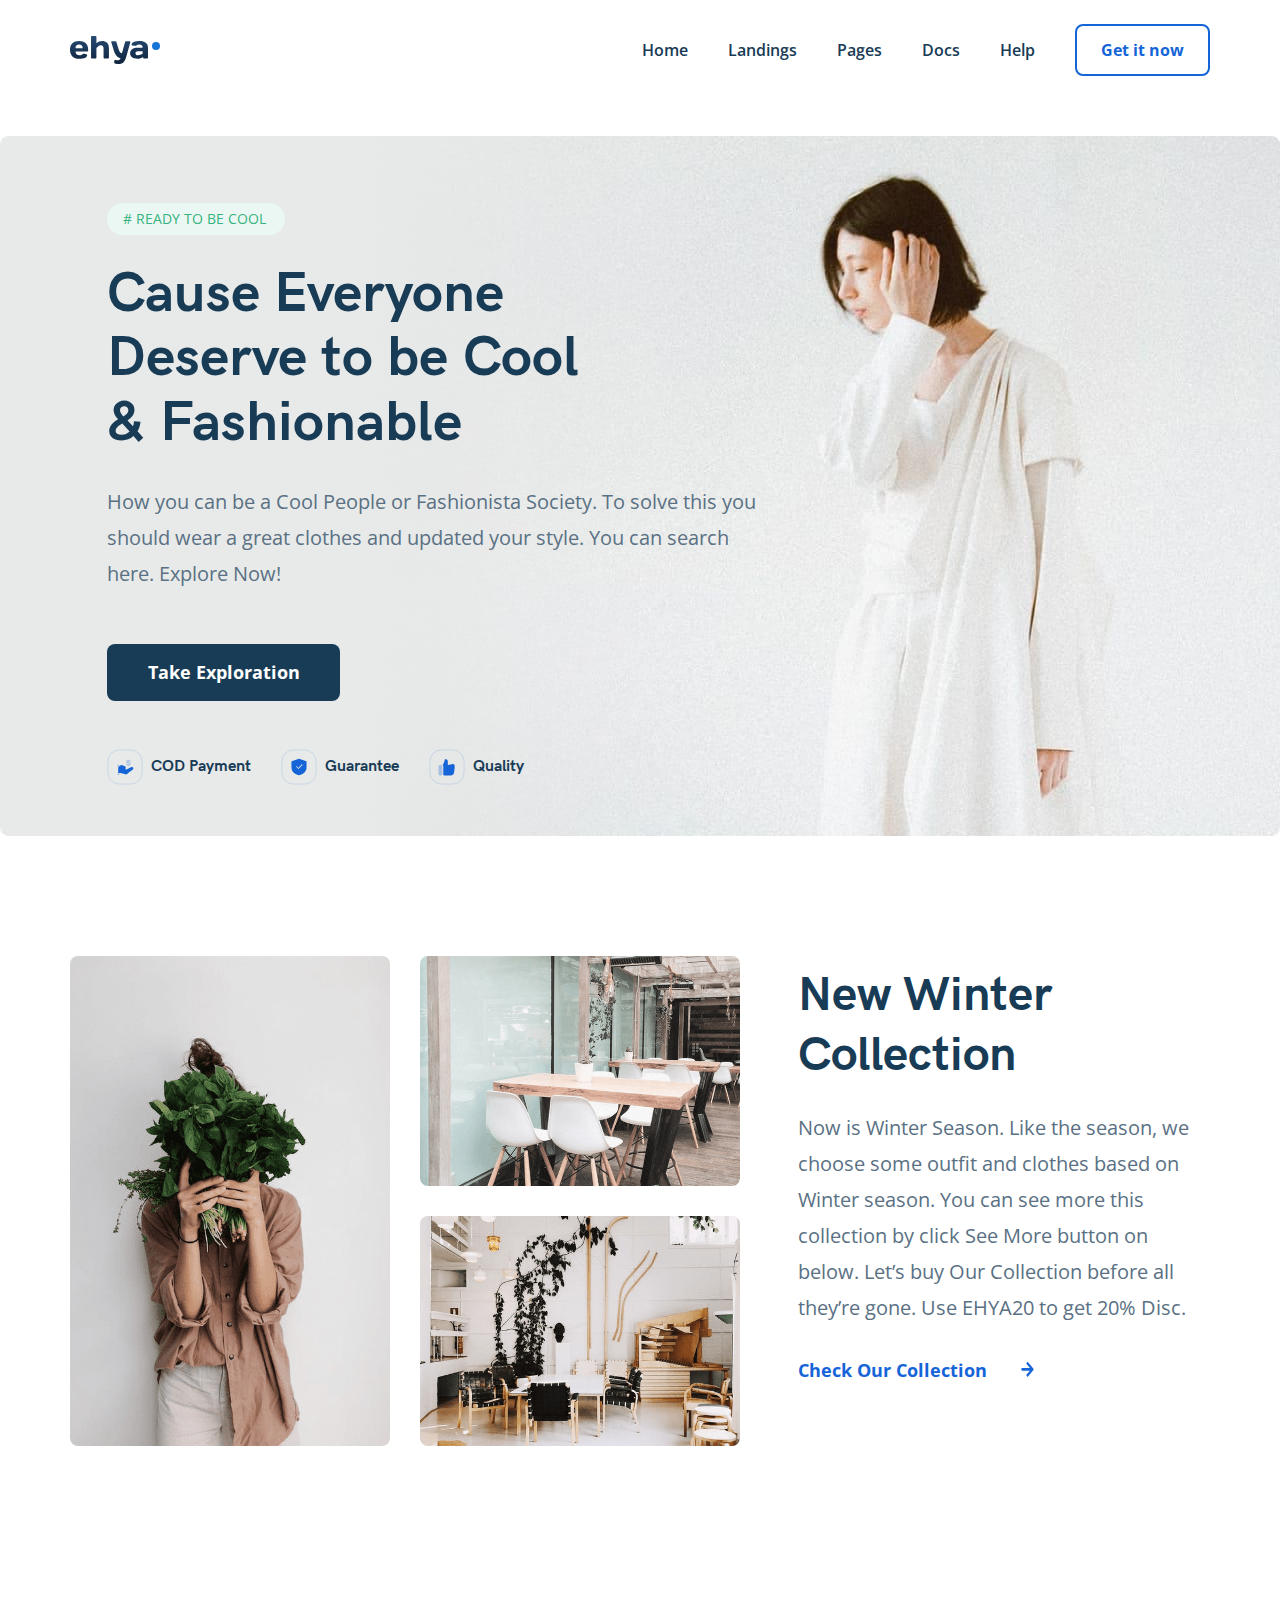
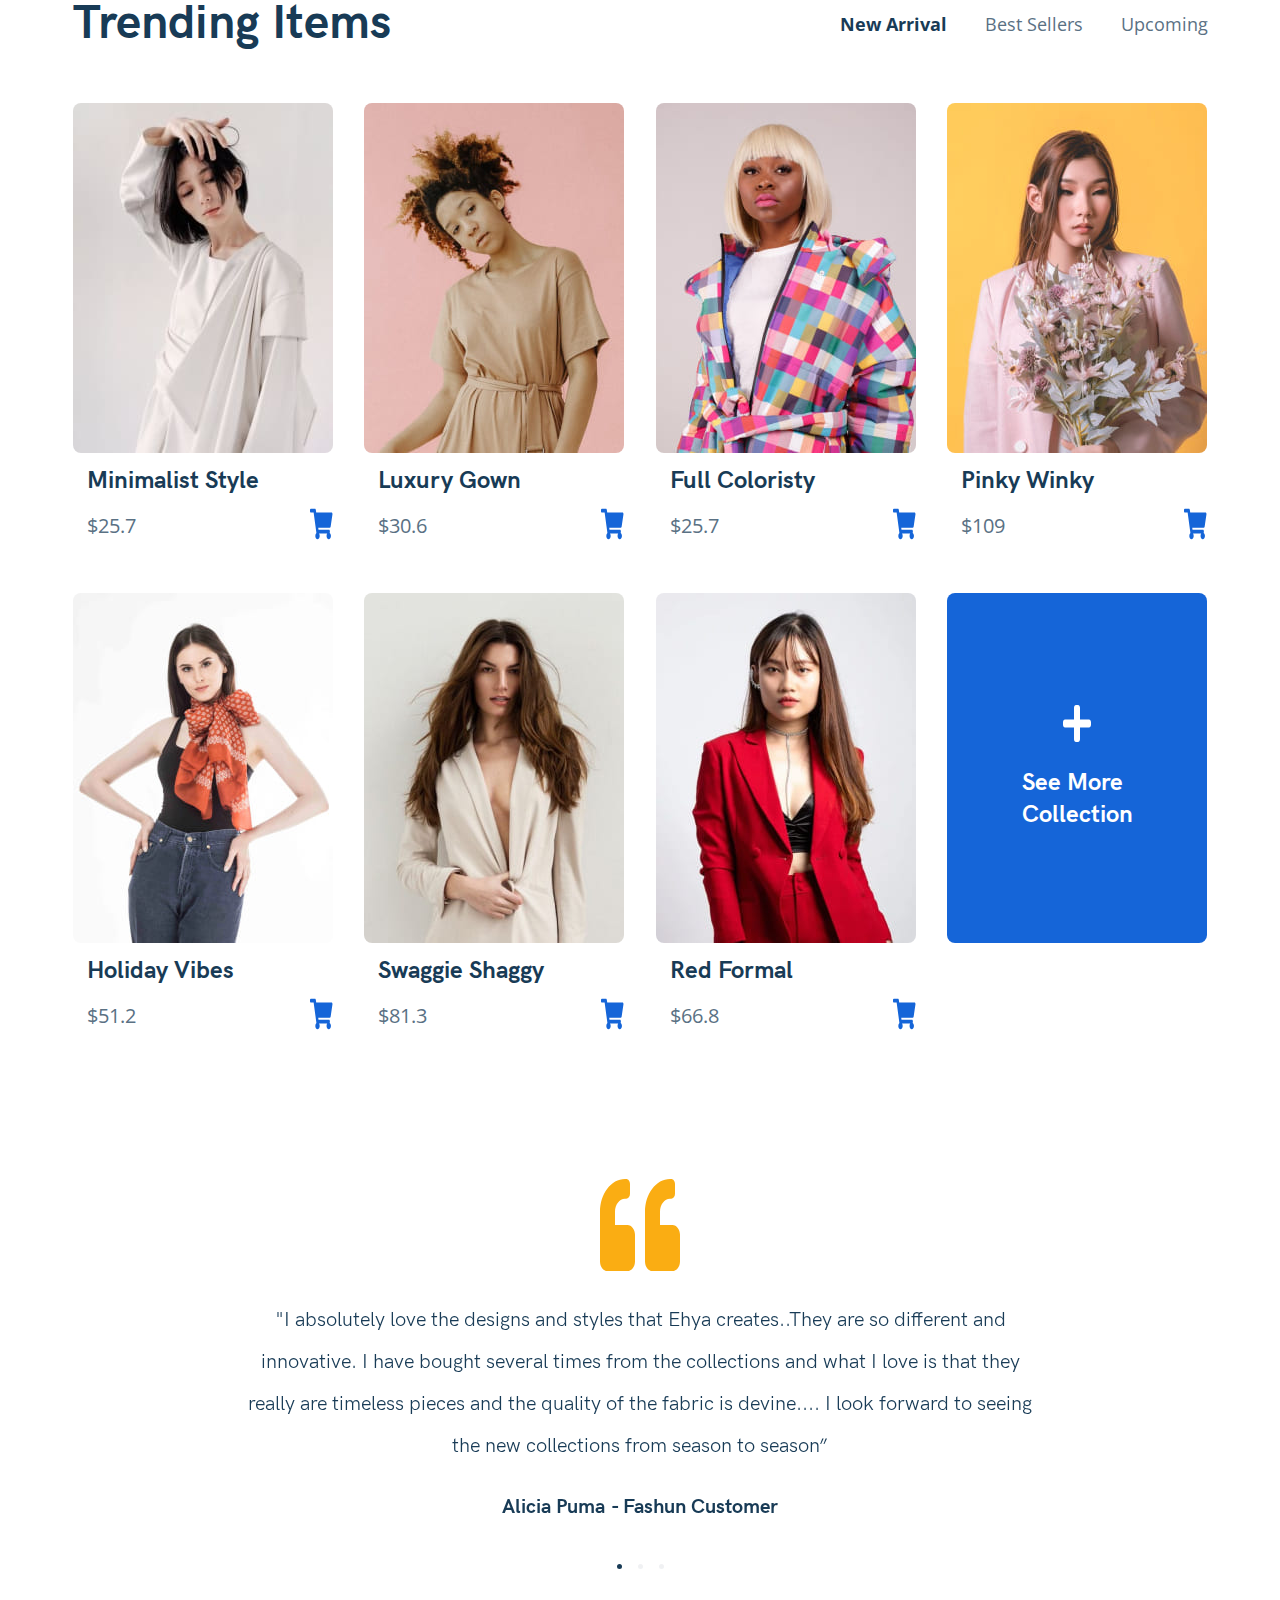
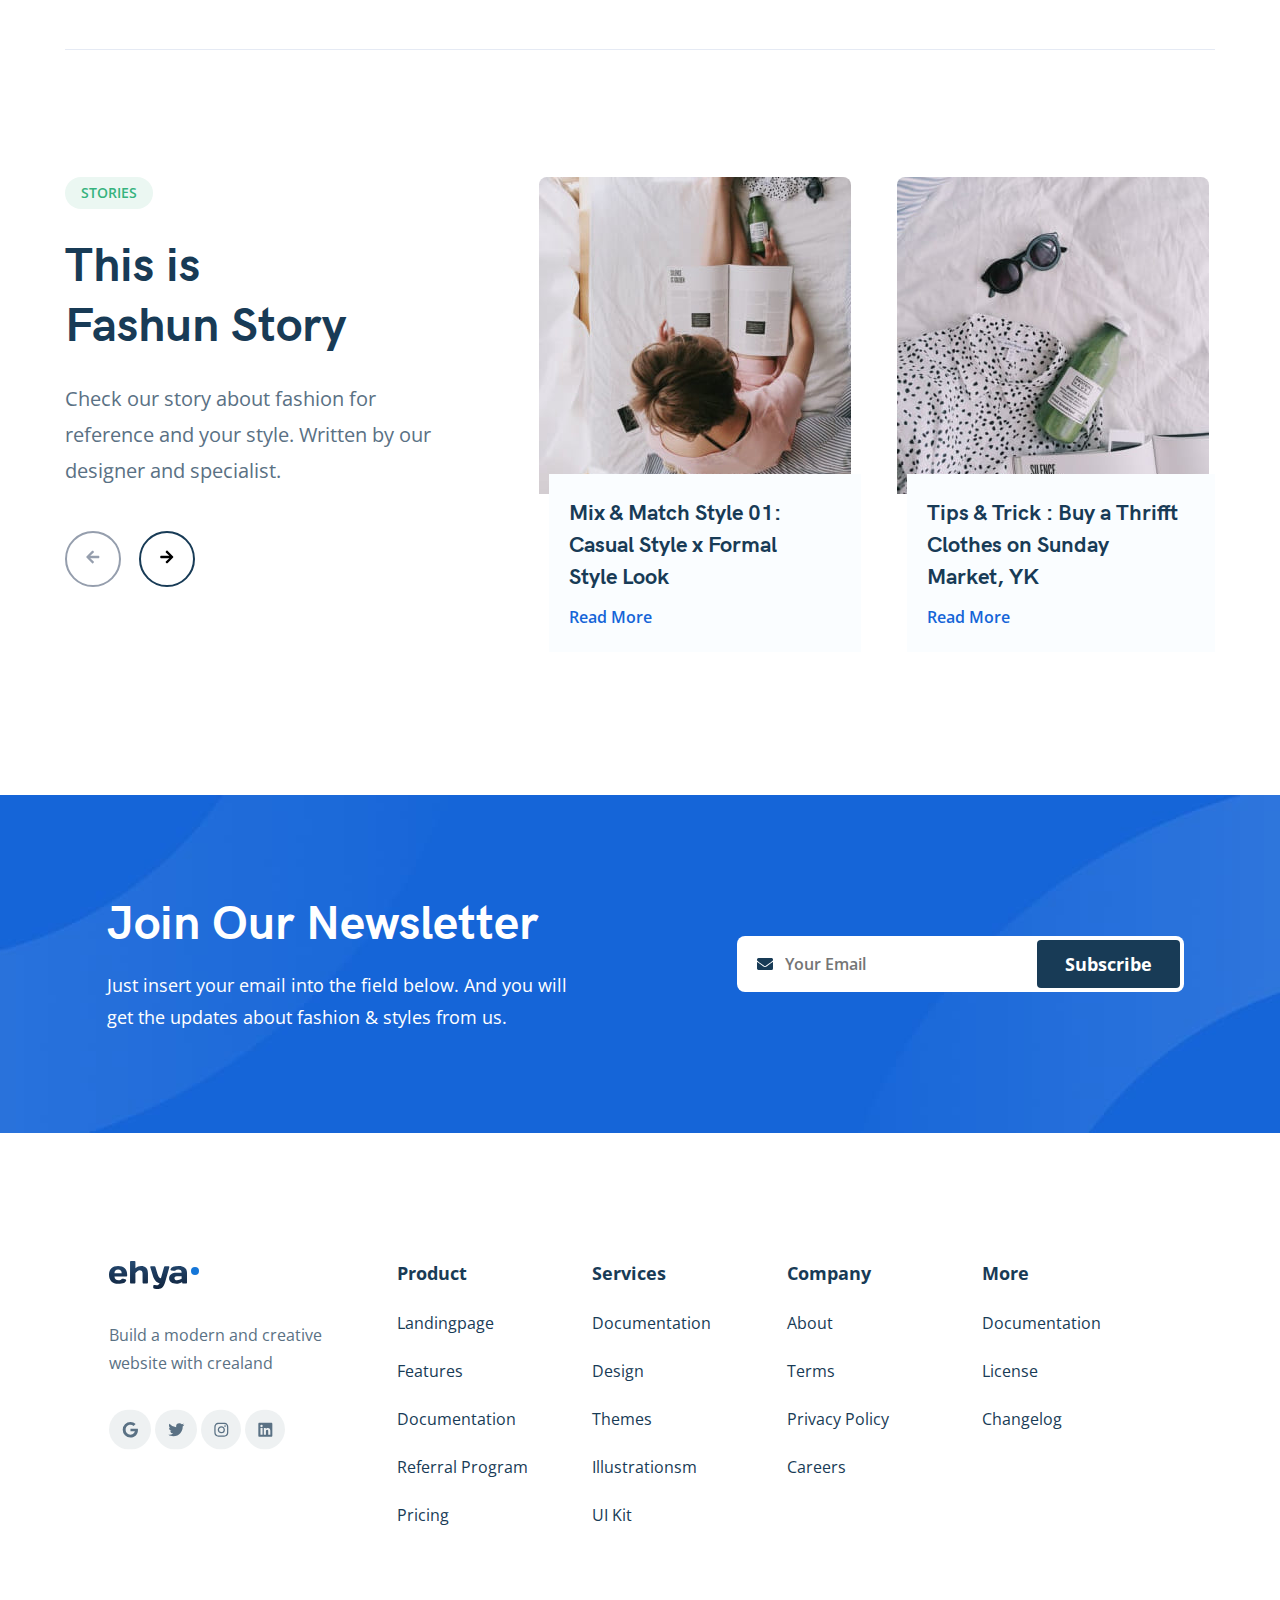
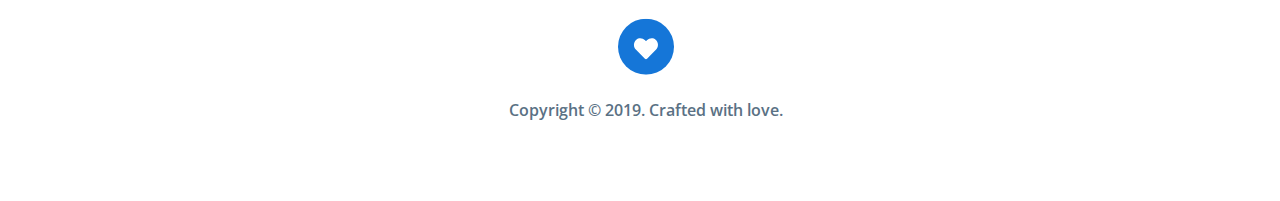
==== commit 93b7135d: "иконки" ====
--- a/index.html
+++ b/index.html
@@ -81,7 +81,7 @@
               <div class="advantages__item">
                 <img
                   src="[data-uri]"
-                  data-src="img/icon-1.png"
+                  data-src="img/icon-1.svg"
                   alt="icon: payment"
                   class="advantages__icon"
                 />
@@ -91,7 +91,7 @@
               <div class="advantages__item">
                 <img
                   src="[data-uri]"
-                  data-src="img/icon-2.png"
+                  data-src="img/icon-2.svg"
                   alt="icon: Guarantee"
                   class="advantages__icon"
                 />
@@ -101,7 +101,7 @@
               <div class="advantages__item">
                 <img
                   src="[data-uri]"
-                  data-src="img/icon-3.png"
+                  data-src="img/icon-3.svg"
                   alt="icon: Quality"
                   class="advantages__icon"
                 />
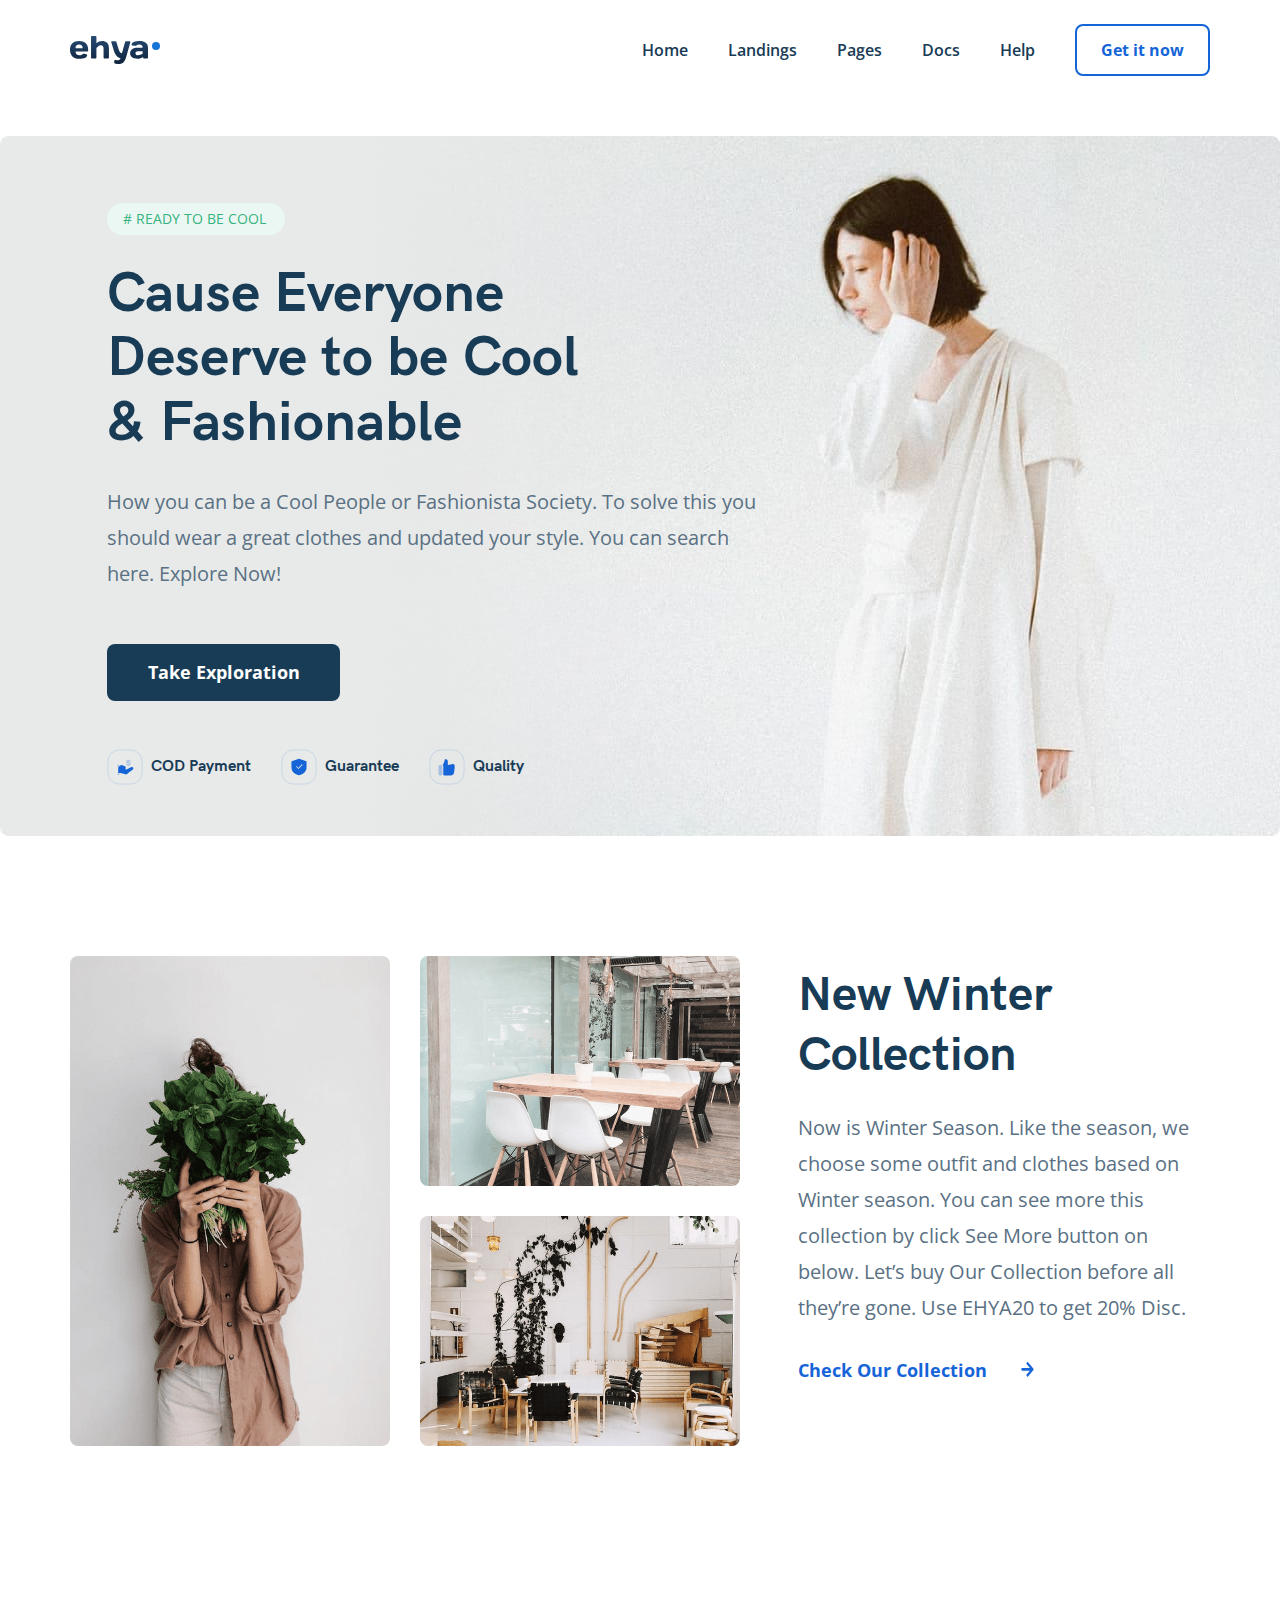
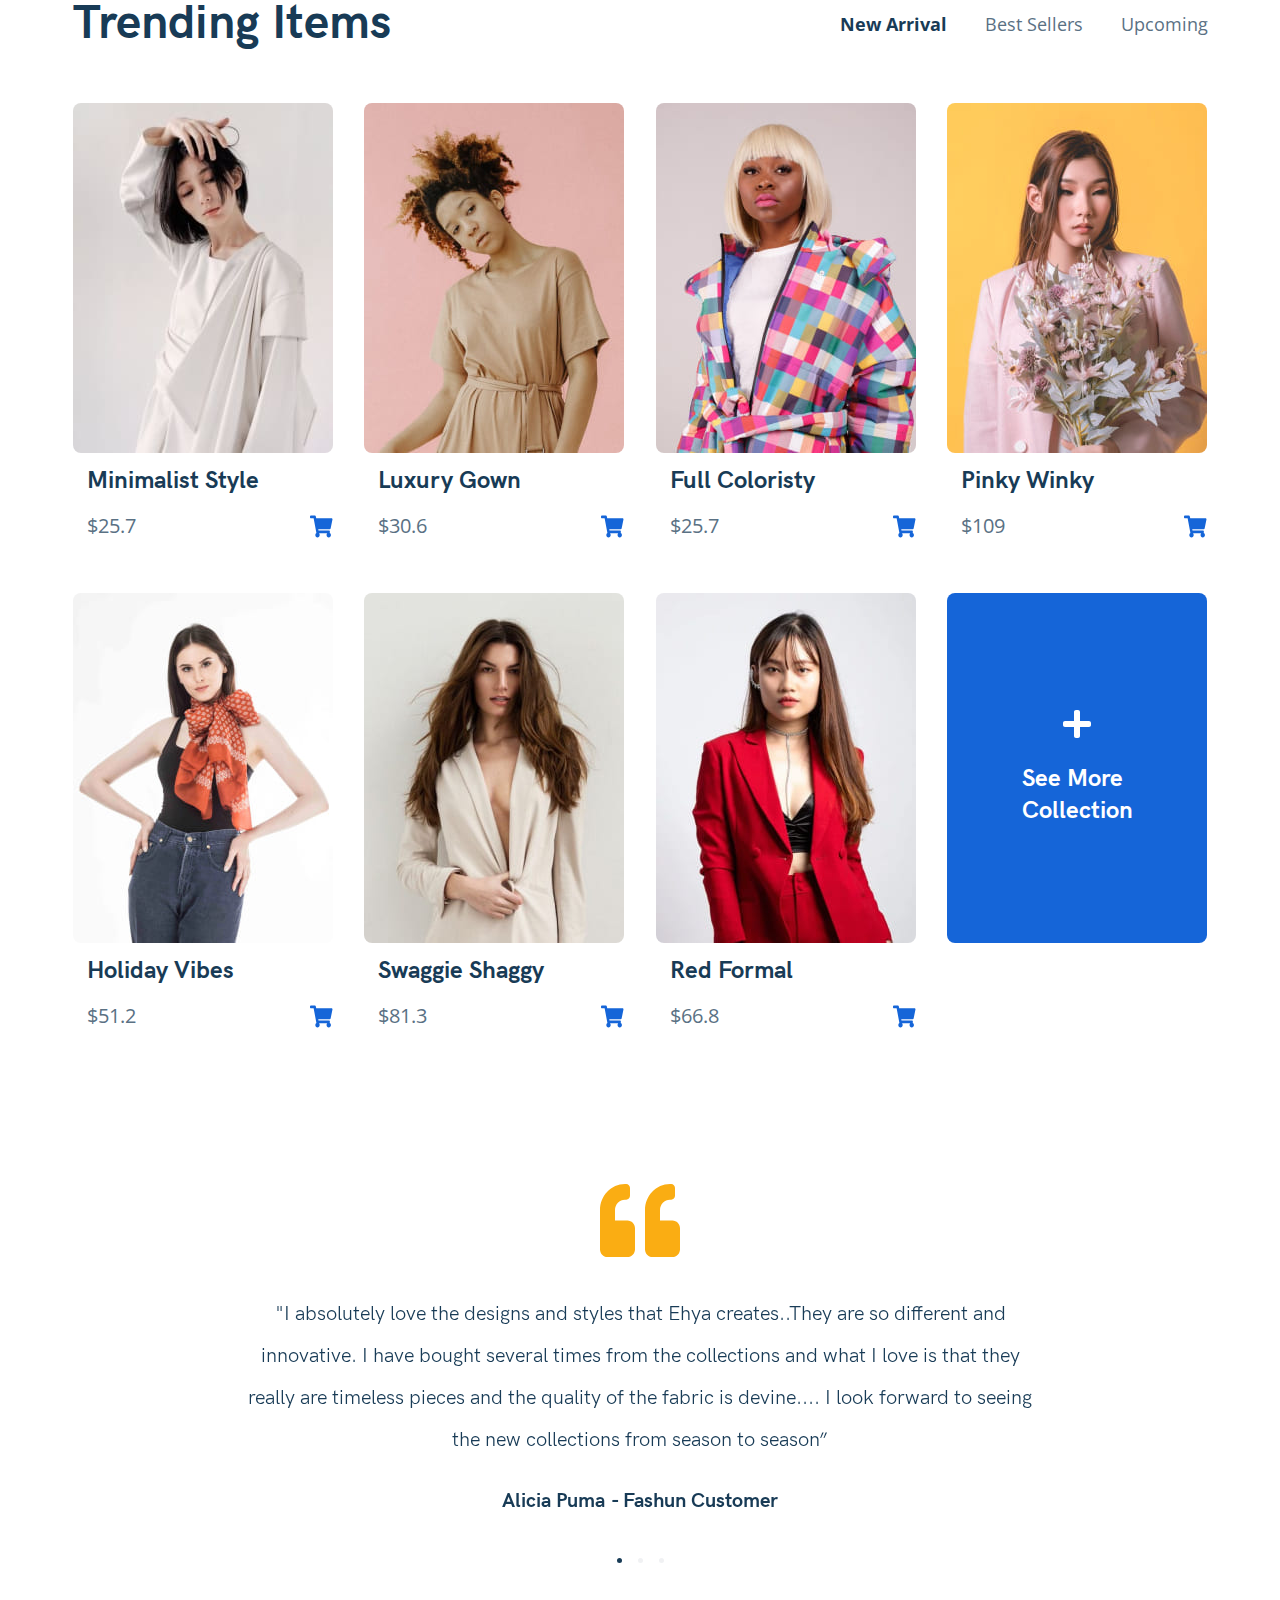
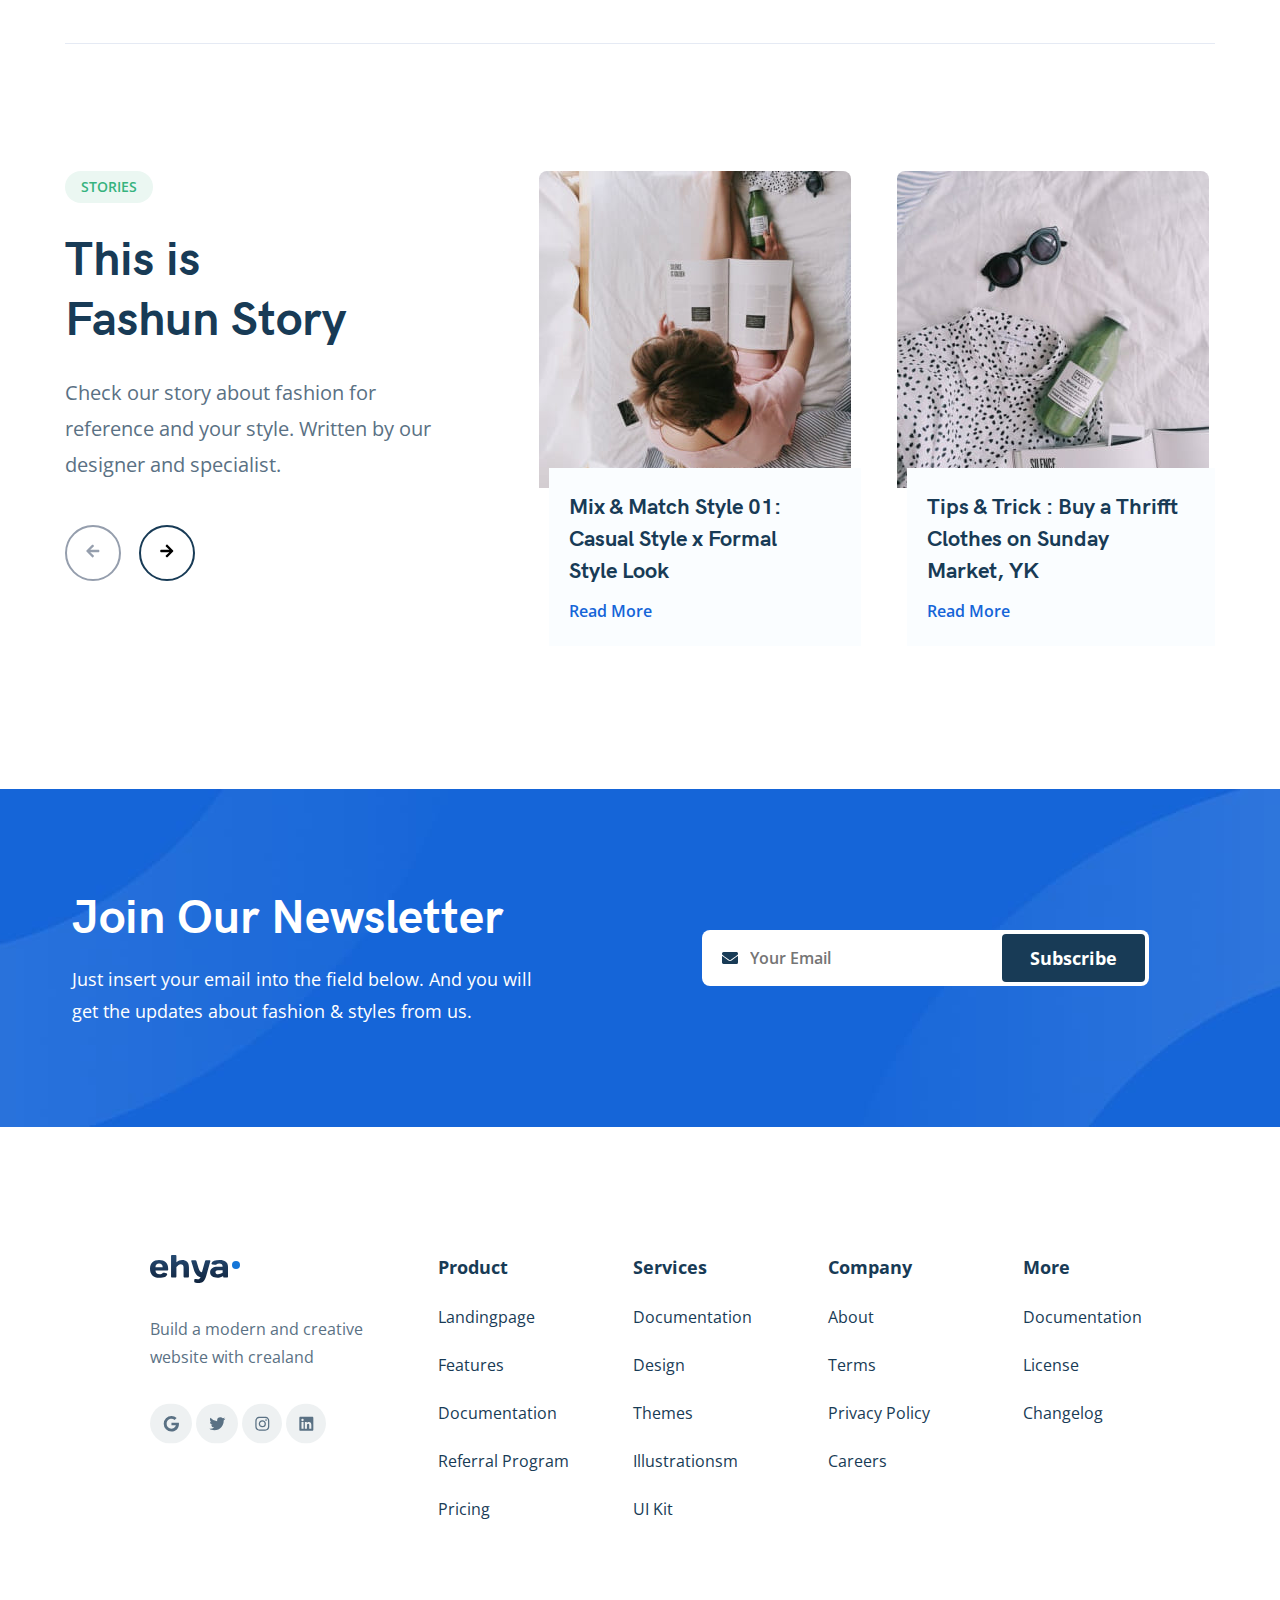
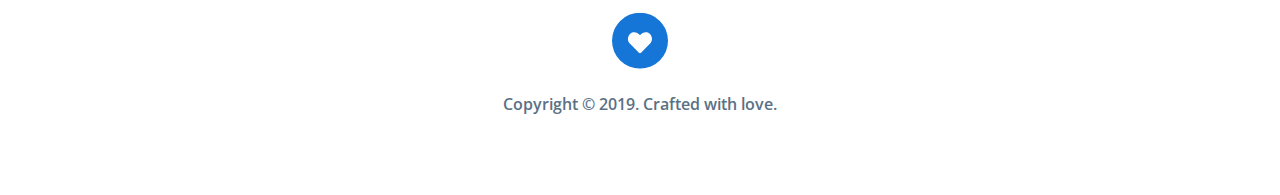
==== commit 4248436b: "правки" ====
--- a/index.html
+++ b/index.html
@@ -192,7 +192,7 @@
         <ul class="tabs-content">
           <li id="new" class="tabs-content__item tabs-content__item--active">
             <div class="cards">
-              <div class="card-item">
+              <a href="#" class="card-item">
                 <img
                   src="[data-uri]"
                   data-src="img/card-image-1.jpg"
@@ -209,9 +209,9 @@
                     class="card-item__cart"
                   />
                 </div>
-              </div>
-              <!-- /.card-item -->
-              <div class="card-item">
+              </a>
+              <!-- /.card-item -->
+              <a href="#" class="card-item">
                 <img
                   src="[data-uri]"
                   data-src="img/card-image-2.jpg"
@@ -228,9 +228,9 @@
                     class="card-item__cart"
                   />
                 </div>
-              </div>
-              <!-- /.card-item -->
-              <div class="card-item">
+              </a>
+              <!-- /.card-item -->
+              <a href="#" class="card-item">
                 <img
                   src="[data-uri]"
                   data-src="img/card-image-3.jpg"
@@ -247,9 +247,9 @@
                     class="card-item__cart"
                   />
                 </div>
-              </div>
-              <!-- /.card-item -->
-              <div class="card-item">
+              </a>
+              <!-- /.card-item -->
+              <a href="#" class="card-item">
                 <img
                   src="[data-uri]"
                   data-src="img/card-image-4.jpg"
@@ -266,9 +266,9 @@
                     class="card-item__cart"
                   />
                 </div>
-              </div>
-              <!-- /.card-item -->
-              <div class="card-item">
+              </a>
+              <!-- /.card-item -->
+              <a href="#" class="card-item">
                 <img
                   src="[data-uri]"
                   data-src="img/card-image-5.jpg"
@@ -285,9 +285,9 @@
                     class="card-item__cart"
                   />
                 </div>
-              </div>
-              <!-- /.card-item -->
-              <div class="card-item">
+              </a>
+              <!-- /.card-item -->
+              <a href="#" class="card-item">
                 <img
                   src="[data-uri]"
                   data-src="img/card-image-6.jpg"
@@ -304,9 +304,9 @@
                     class="card-item__cart"
                   />
                 </div>
-              </div>
-              <!-- /.card-item -->
-              <div class="card-item">
+              </a>
+              <!-- /.card-item -->
+              <a href="#" class="card-item">
                 <img
                   src="[data-uri]"
                   data-src="img/card-image-7.jpg"
@@ -323,7 +323,7 @@
                     class="card-item__cart"
                   />
                 </div>
-              </div>
+              </a>
               <!-- /.card-item -->
               <div class="card-item">
                 <div class="card-item__more">
@@ -348,7 +348,7 @@
           <!-- /.tabs-content__item -->
           <li id="best" class="tabs-content__item">
             <div class="cards">
-              <div class="card-item">
+              <a href="#" class="card-item">
                 <img
                   src="[data-uri]"
                   data-src="img/card-image-4.jpg"
@@ -365,10 +365,10 @@
                     class="card-item__cart"
                   />
                 </div>
-              </div>
+              </a>
               <!-- /.card-item -->
 
-              <div class="card-item">
+              <a href="#" class="card-item">
                 <img
                   src="[data-uri]"
                   data-src="img/card-image-2.jpg"
@@ -385,9 +385,9 @@
                     class="card-item__cart"
                   />
                 </div>
-              </div>
-              <!-- /.card-item -->
-              <div class="card-item">
+              </a>
+              <!-- /.card-item -->
+              <a href="#" class="card-item">
                 <img
                   src="[data-uri]"
                   data-src="img/card-image-6.jpg"
@@ -404,12 +404,12 @@
                     class="card-item__cart"
                   />
                 </div>
-              </div>
-              <!-- /.card-item -->
-              <div class="card-item">
-                <img
-                  src="[data-uri]"
-                  data-src="card-image-3.jpg"
+              </a>
+              <!-- /.card-item -->
+              <a href="#" class="card-item">
+                <img
+                  src="[data-uri]"
+                  data-src="img/card-image-3.jpg"
                   alt="image: card image"
                   class="card-item__image"
                 />
@@ -423,10 +423,10 @@
                     class="card-item__cart"
                   />
                 </div>
-              </div>
+              </a>
               <!-- /.card-item -->
 
-              <div class="card-item">
+              <a href="#" class="card-item">
                 <img
                   src="[data-uri]"
                   data-src="img/card-image-5.jpg"
@@ -443,10 +443,10 @@
                     class="card-item__cart"
                   />
                 </div>
-              </div>
+              </a>
               <!-- /.card-item -->
 
-              <div class="card-item">
+              <a href="#" class="card-item">
                 <img
                   src="[data-uri]"
                   data-src="img/card-image-7.jpg"
@@ -463,9 +463,9 @@
                     class="card-item__cart"
                   />
                 </div>
-              </div>
-              <!-- /.card-item -->
-              <div class="card-item">
+              </a>
+              <!-- /.card-item -->
+              <a href="#" class="card-item">
                 <img
                   src="[data-uri]"
                   data-src="img/card-image-1.jpg"
@@ -482,7 +482,7 @@
                     class="card-item__cart"
                   />
                 </div>
-              </div>
+              </a>
               <!-- /.card-item -->
               <div class="card-item">
                 <div class="card-item__more">
@@ -507,7 +507,7 @@
           <!-- /.tabs-content__item -->
           <li id="upcoming" class="tabs-content__item">
             <div class="cards">
-              <div class="card-item">
+              <a href="#" class="card-item">
                 <img
                   src="[data-uri]"
                   data-src="img/card-image-6.jpg"
@@ -524,9 +524,9 @@
                     class="card-item__cart"
                   />
                 </div>
-              </div>
-              <!-- /.card-item -->
-              <div class="card-item">
+              </a>
+              <!-- /.card-item -->
+              <a href="#" class="card-item">
                 <img
                   src="[data-uri]"
                   data-src="img/card-image-4.jpg"
@@ -543,9 +543,9 @@
                     class="card-item__cart"
                   />
                 </div>
-              </div>
-              <!-- /.card-item -->
-              <div class="card-item">
+              </a>
+              <!-- /.card-item -->
+              <a href="#" class="card-item">
                 <img
                   src="[data-uri]"
                   data-src="img/card-image-3.jpg"
@@ -562,9 +562,9 @@
                     class="card-item__cart"
                   />
                 </div>
-              </div>
-              <!-- /.card-item -->
-              <div class="card-item">
+              </a>
+              <!-- /.card-item -->
+              <a href="#" class="card-item">
                 <img
                   src="[data-uri]"
                   data-src="img/card-image-2.jpg"
@@ -581,10 +581,10 @@
                     class="card-item__cart"
                   />
                 </div>
-              </div>
+              </a>
               <!-- /.card-item -->
 
-              <div class="card-item">
+              <a href="#" class="card-item">
                 <img
                   src="[data-uri]"
                   data-src="img/card-image-5.jpg"
@@ -601,9 +601,9 @@
                     class="card-item__cart"
                   />
                 </div>
-              </div>
-              <!-- /.card-item -->
-              <div class="card-item">
+              </a>
+              <!-- /.card-item -->
+              <a href="#" class="card-item">
                 <img
                   src="[data-uri]"
                   data-src="img/card-image-1.jpg"
@@ -620,9 +620,9 @@
                     class="card-item__cart"
                   />
                 </div>
-              </div>
-              <!-- /.card-item -->
-              <div class="card-item">
+              </a>
+              <!-- /.card-item -->
+              <a href="#" class="card-item">
                 <img
                   src="[data-uri]"
                   data-src="img/card-image-7.jpg"
@@ -639,7 +639,7 @@
                     class="card-item__cart"
                   />
                 </div>
-              </div>
+              </a>
               <!-- /.card-item -->
 
               <div class="card-item">
--- a/css/style.css
+++ b/css/style.css
@@ -1,2 +1,2 @@
-@font-face{font-family:"HKGrotesk";src:url("../fonts/HKGrotesk-Regular.woff") format("woff");src:url("../fonts/hk-grotesk.regular.woff2") format("woff2");font-weight:normal;font-style:normal}@font-face{font-family:"HKGrotesk";src:url("../fonts/HKGrotesk-Bold.woff") format("woff");src:url("../fonts/hk-grotesk.bold.woff2") format("woff2");font-weight:bold;font-style:normal}*{box-sizing:border-box}body{font-family:'Open Sans', sans-serif;background:#FFFFFF;color:#5A7184}img{max-width:100%}.second-heading{font-family:HKGrotesk;font-style:normal;font-weight:bold;font-size:48px;line-height:60px}.invalid{color:#fc6262}button:focus{outline:none}input{outline:none}/*! normalize.css v8.0.1 | MIT License | github.com/necolas/normalize.css */html{line-height:1.15;-webkit-text-size-adjust:100%}body{margin:0}main{display:block}h1{font-size:2em;margin:0.67em 0}hr{box-sizing:content-box;height:0;overflow:visible}pre{font-family:monospace, monospace;font-size:1em}a{background-color:transparent}abbr[title]{border-bottom:none;text-decoration:underline;text-decoration:underline dotted}b,strong{font-weight:bolder}code,kbd,samp{font-family:monospace, monospace;font-size:1em}small{font-size:80%}sub,sup{font-size:75%;line-height:0;position:relative;vertical-align:baseline}sub{bottom:-0.25em}sup{top:-0.5em}img{border-style:none}button,input,optgroup,select,textarea{font-family:inherit;font-size:100%;line-height:1.15;margin:0}button,input{overflow:visible}button,select{text-transform:none}button,[type="button"],[type="reset"],[type="submit"]{-webkit-appearance:button}button::-moz-focus-inner,[type="button"]::-moz-focus-inner,[type="reset"]::-moz-focus-inner,[type="submit"]::-moz-focus-inner{border-style:none;padding:0}button:-moz-focusring,[type="button"]:-moz-focusring,[type="reset"]:-moz-focusring,[type="submit"]:-moz-focusring{outline:1px dotted ButtonText}fieldset{padding:0.35em 0.75em 0.625em}legend{box-sizing:border-box;color:inherit;display:table;max-width:100%;padding:0;white-space:normal}progress{vertical-align:baseline}textarea{overflow:auto}[type="checkbox"],[type="radio"]{box-sizing:border-box;padding:0}[type="number"]::-webkit-inner-spin-button,[type="number"]::-webkit-outer-spin-button{height:auto}[type="search"]{-webkit-appearance:textfield;outline-offset:-2px}[type="search"]::-webkit-search-decoration{-webkit-appearance:none}::-webkit-file-upload-button{-webkit-appearance:button;font:inherit}details{display:block}summary{display:list-item}template{display:none}[hidden]{display:none}.header{background-color:#ffffff}.header-container{display:flex;justify-content:space-between;align-items:center;max-width:1140px;max-height:100px;margin:auto;padding-top:26px;padding-bottom:26px;margin-bottom:36px}.header__right{display:flex}.logo{display:block;width:90px;height:28px}.navbar{background-color:#ffffff}.navbar__menu-button{display:none}.navbar-menu{list-style-type:none;margin:0;display:flex;align-items:center}.navbar-menu__item{margin-right:40px;font-style:normal;font-weight:600;font-size:16px;line-height:22px;color:#183B56}.navbar-menu__link{color:inherit;text-decoration:none}.navbar-menu__link:hover{color:#1565D8}.navbar-menu__primary{font-weight:bold;text-align:center;color:#1565D8;border:2px solid #1565D8;border-radius:8px;padding:13px 24px;margin-right:0}.navbar-menu__primary:hover{background-color:#d6e5de}.banner-container{display:flex;align-items:center;height:700px}.banner-wrapper{display:flex;margin:auto;align-items:center;max-width:1280px;background-image:url(../img/header-image.jpg);background-position:center;background-repeat:no-repeat;background-size:cover;border-radius:8px}.banner-info{margin-top:62px;margin-left:107px;margin-bottom:46px}.banner-text__subtitle{width:178px;height:32px;padding:6px 16px;border-radius:2000px;margin-bottom:28px;color:#36B37E;background-color:#ebf7f2;text-transform:uppercase;font-style:normal;font-weight:normal;font-size:14px;line-height:20px}.banner-text__title{max-width:474px;font-family:HKGrotesk;font-style:normal;font-weight:bold;font-size:56px;color:#183B56;margin:0 0 28px 0}.banner-text__description{max-width:652px;font-style:normal;font-weight:normal;font-size:20px;line-height:36px;margin:0 0 52px 0}.banner__button{display:flex;justify-content:center;width:233px;padding:16px 24px;margin-bottom:48px;background-color:#183B56;border-radius:8px;border:none;color:#ffffff;font-style:normal;font-weight:bold;font-size:18px;line-height:25px}.banner__button-link{display:flex;text-decoration:none;color:inherit}.banner__button:hover{background-color:#1565D8}.advantages{display:flex}.advantages__item{display:flex;align-items:center}.advantages__icon{width:36px;height:36px;margin-right:8px}.advantages__text{margin-right:30px;font-family:HKGrotesk;font-style:normal;font-weight:600;font-size:16px;line-height:20px;color:#183B56}.collection{padding-top:120px;padding-bottom:145px}.collection-container{display:flex;max-width:1140px;margin:auto}.collection-image{display:flex;flex-shrink:0}.collection-image__right{display:flex;flex-direction:column;justify-content:space-between;margin-left:30px;height:490px}.collection-image__big{width:320px;height:490px;object-fit:cover;border-radius:8px}.collection-image__little{width:320px;height:230px;object-fit:cover;border-radius:8px}.collection-info{margin-left:58px}.collection-info__text{margin-top:10px;margin-bottom:24px;color:#183B56}.collection-info__description{max-width:392px;margin-bottom:32px;margin-top:0;font-style:normal;font-weight:normal;font-size:20px;line-height:36px}.collection-info__check{color:#1565D8;font-style:normal;font-weight:bold;font-size:18px;line-height:25px;text-decoration:none;cursor:pointer}.collection-info__check:hover{color:#183B56}.collection-info__icon{margin-left:30px;width:13px;height:16px}.trending-container{max-width:1135px;margin:auto;padding-bottom:145px}.trending-info{display:flex;justify-content:space-between}.trending-info__text{color:#183B56;margin:0}.tabs{display:flex;align-items:center;list-style-type:none;padding:0;margin:0}.tabs-content{list-style-type:none;padding:0;margin:0}.tabs-content__item{display:none}.tabs-content__item--active{display:block}.tabs__item{margin-left:38px;font-style:normal;font-weight:normal;font-size:18px;line-height:25px;cursor:pointer}.tabs__item--active{color:#183B56;font-style:normal;font-weight:bold}.cards{display:flex;flex-wrap:wrap;justify-content:space-between}.card-item{display:flex;flex-direction:column;justify-content:space-between;min-height:441px;margin-top:49px}.card-item__title{color:#183B56;font-family:HKGrotesk;font-style:normal;font-weight:bold;font-size:24px;line-height:32px;margin-left:14px}.card-item__image{width:260px;height:350px;object-fit:cover;border-radius:8px;background-position:top;background-repeat:no-repeat}.card-item__more{display:flex;align-items:center;justify-content:center;width:260px;height:350px;border-radius:8px;background-color:#1565D8}.card-item__more-image{width:28px;height:37px;margin-bottom:25px}.card-item__more-text{font-family:HKGrotesk;font-style:normal;font-weight:bold;font-size:24px;line-height:32px}.card-item__link{display:flex;align-items:center;flex-direction:column;cursor:pointer;text-decoration:none;color:#ffffff}.card-item__price-block{display:flex;justify-content:space-between}.card-item-price{font-style:normal;font-weight:normal;font-size:20px;line-height:36px;margin-left:14px}.card-item__cart{width:23px;height:32px;cursor:pointer}.reviews-container{margin:auto;text-align:center;max-width:800px;padding-bottom:77px}.reviews-slider__item{margin-bottom:35px}.reviews-slider__logo{width:80px;height:92px;margin-bottom:24px}.reviews-slider__description{max-width:800px;color:#183B56;font-family:HKGrotesk;font-style:normal;font-weight:normal;font-size:20px;line-height:42px;margin:0 0 28px 0}.reviews-slider__author{color:#183B56;font-family:HKGrotesk;font-style:normal;font-weight:bold;font-size:20px;line-height:24px}.swiper-pagination-bullet{width:5px;height:5px;background-color:#B3BAC5;margin:0 8px !important}.swiper-pagination-bullet-active{background-color:#183B56}.swiper-button-disabled{border:2px solid #959EAD !important;fill:#959EAD}.stories-container{display:flex;justify-content:space-between;max-width:1150px;margin:auto;padding-top:127px;border-top:1px solid #E5EAF4}.stories-info{display:flex;flex-direction:column;min-width:322px}.stories-info__subtitle{width:88px;height:32px;padding:6px 16px;border-radius:2000px;margin-bottom:28px;color:#36B37E;background-color:#ebf7f2;text-transform:uppercase;font-style:normal;font-weight:600;font-size:14px;line-height:20px}.stories-info__title{color:#183B56;max-width:290px;margin:0 0 24px 0}.stories-info__description{max-width:88%;font-style:normal;font-weight:normal;font-size:20px;line-height:36px;margin-top:0;margin-bottom:42px}.stories-info__button{margin-right:14px;border:2px solid #183B56;border-radius:50%;margin-bottom:68px;width:56px;height:56px;background-color:#ffff;cursor:pointer}.stories-info__icon{width:14px;height:18px;fill:inherit}.stories-slider{display:flex;justify-content:space-between}.stories-slider__item{display:flex;justify-content:space-between}.stories-card{min-width:322px;margin-left:25px}.stories-card__image{position:relative;display:flex;width:312px;max-height:317px;border-radius:8px 8px 0 0;overflow:hidden}.stories-card__info{position:relative;display:flex;flex-direction:column;justify-content:center;background:#FAFDFF;width:312px;min-height:178px;padding:20px;margin-top:-20px;margin-left:10px}.stories-card__text{max-width:260px;color:#183B56;font-family:HKGrotesk;font-style:normal;font-weight:600;font-size:22px;line-height:32px;margin-bottom:12px}.stories-card__link{color:#1565D8;text-decoration:none;font-style:normal;font-weight:600;font-size:16px;line-height:22px}.stories-card__link:hover{color:#183B56}.newsletter{height:338px;padding:100px 0 100px 0;margin-top:140px;background-image:url(../img/newsletter.jpg);background-position:center;background-repeat:no-repeat;background-size:cover}.newsletter--m--0{margin:0}.newsletter-wrapper{display:flex;align-items:center;justify-content:flex-start;margin-left:107px}.newsletter-info{display:flex;flex-direction:column;justify-content:space-between;max-width:486px;margin-right:144px}.newsletter__title{margin:0 0 14px 0;color:#ffffff}.newsletter__description{color:#ffffff;font-style:normal;font-weight:normal;font-size:18px;line-height:32px;margin:0}.subscribe{position:relative;width:447px;height:56px;border-radius:8px}.subscribe__input{background-color:#fff;background-image:url(../img/mail.svg);background-repeat:no-repeat;background-position:left 20px center;border-radius:8px;border:none;padding-left:48px;padding-top:17px;padding-bottom:17px;height:100%;width:100%;font-style:normal;font-weight:600;font-size:16px;line-height:22px;color:#959EAD;overflow:visible}.subscribe__button{position:absolute;min-width:143px;right:0;top:0;height:48px;margin:4px;border:none;border-radius:4px;cursor:pointer;font-style:normal;font-weight:bold;font-size:18px;line-height:25px;text-align:center;color:#FFFFFF;background-color:#183B56}.subscribe__button:hover{background-color:#1565D8}.subscribe-button-thank{display:flex;align-items:center;justify-content:center;min-width:250px;height:48px;margin:4px;border:none;border-radius:4px;cursor:pointer;font-style:normal;font-weight:bold;font-size:18px;line-height:25px;text-align:center;color:#FFFFFF;background-color:#183B56;text-decoration:none}.subscribe-button-thank:hover{background-color:#11283a}.footer-container{display:flex;flex-direction:column;padding:128px 98px 80px 109px}.footer-block{display:flex;margin-bottom:76px}.footer-info{display:flex;flex-direction:column;align-items:start;margin-right:25px}.footer-info__logo{margin-bottom:28px}.footer-info__text{width:263px;margin-bottom:32px;font-style:normal;font-weight:normal;font-size:16px;line-height:28px}.footer-info__image{margin-right:6px}.footer-menu{display:flex}.footer-menu__column{width:165px;margin-right:30px}.footer-menu__title{margin-bottom:7px;color:#183B56;font-style:normal;font-weight:bold;font-size:18px;line-height:25px}.footer-menu__items{color:#183B56;list-style:none;padding:0;font-style:normal;font-weight:normal;font-size:16px;line-height:22px}.footer-menu__item{margin-top:26px}.footer-menu__link{text-decoration:none;color:inherit}.footer-copyright{display:flex;flex-direction:column;align-items:center}.footer-copyright__image{margin-bottom:24px}.footer-copyright__text{font-style:normal;font-weight:600;font-size:16px;line-height:22px}.modal__overlay{position:fixed;left:0;top:0;right:0;bottom:0;background-color:transperent;z-index:100;visibility:hidden;opacity:0;transition:opacity 0.2s}.modal__overlay--visible{visibility:visible;opacity:1}.modal__dialog{position:fixed;top:1%;left:50%;transform:translateX(-50%);padding:36px 24px;z-index:101;width:97%;border-color:black solid 1px;color:#183B56;visibility:hidden;opacity:0;transition:opacity 0.2s;background-color:#ffffff;box-shadow:0px 16px 48px rgba(0,0,0,0.16)}.modal__dialog--visible{visibility:visible;opacity:1}.modal-wrapper{display:flex;flex-direction:column;align-items:start}.modal__link{margin-bottom:20px;text-decoration:none;font-style:normal;font-weight:600;font-size:16px;line-height:22px;text-align:center;color:#183B56}.modal__primary{font-weight:bold;font-size:16px;line-height:22px;text-align:center;color:#1565D8;border:2px solid #1565D8;border-radius:8px;padding:9px 86px;margin:0}.modal__close{position:absolute;right:16px;top:12px;text-decoration:none;cursor:pointer;width:24px;height:24px}@media (max-width: 1200px){.header-container{max-width:900px}.banner-container{width:100%}.banner-wrapper{max-width:992px}.collection-container{max-width:80%}.collection-image{width:57%}.trending-container{max-width:950px}.card-item__image{width:234px;height:310px}.card-item__more{width:234px;height:310px}.stories-container{max-width:985px}.stories-card{min-width:300px;margin-right:5px}.stories-card__image{width:290px;max-height:317px}.newsletter-wrapper{justify-content:center;margin-left:0px}.newsletter-info{margin-right:40px}.footer-container{padding:128px 40px 80px 20px}.footer-menu__column{margin-right:5px}}@media (max-width: 992px){.header-container{max-width:650px;padding:0;margin-top:8px;margin-bottom:30px}.navbar-menu__link:hover{color:inherit}.navbar-menu__primary{padding:13px 14px}.navbar-menu__primary:hover{background-color:#ffffff}.navbar-menu__item{margin-right:20px}.banner-wrapper{background-image:url(../img/header-image-768.jpg);max-width:728px;min-height:624px}.banner-info{margin-left:28px;margin-top:36px;margin-bottom:36px}.banner-text__subtitle{margin-bottom:24px}.banner-text__title{font-size:48px;margin-bottom:20px}.banner-text__description{width:400px;margin-bottom:36px;font-size:18px;line-height:32px}.banner__button{margin-bottom:40px}.banner__button:hover{background-color:#183B56}.advantages__text{margin-right:20px}.collection{padding-top:70px;padding-bottom:80px}.collection-container{flex-direction:column}.collection-image{width:100%;justify-content:center}.collection-info{display:flex;flex-direction:column;align-items:center}.collection-info__text{margin-top:40px}.collection-info__description{max-width:672px;margin-bottom:30px}.collection-info__check:hover{color:#1565D8}.trending-container{padding-bottom:80px;max-width:608px}.trending-info{flex-direction:column;align-items:center;margin-bottom:5px}.trending-info__text{margin-bottom:28px}.card-item__image{width:280px;height:350px}.card-item__more{width:280px;height:350px}.stories-container{max-width:728px;flex-direction:column;align-items:center;padding-top:80px}.stories-info{align-items:center}.stories-info__subtitle{margin-bottom:24px}.stories-info__title{max-width:100%;margin-bottom:16px}.stories-info__description{text-align:center;max-width:510px;margin-bottom:36px}.stories-info__button{margin-bottom:36px;margin-right:9px;margin-left:7px}.stories-info__button:hover{border:2px solid #959EAD;color:#959EAD}.stories-info__icon:hover{fill:#959EAD}.stories-slider{justify-content:center;align-items:center;max-width:100%}.stories-slider__item{width:100%;justify-content:center;align-items:center}.stories-card{min-width:250px;margin-right:18px}.stories-card__image{width:312px;max-height:317px}.stories-card__info{width:312px}.stories-card__link:hover{color:#1565D8}.newsletter{padding-top:72px;padding-bottom:80px;height:402px;margin-top:80px}.newsletter-wrapper{flex-direction:column;align-items:center}.newsletter-info{margin-right:0}.newsletter__title{text-align:center;margin-bottom:14px}.newsletter__description{text-align:center;margin-bottom:56px}.subscribe__button:hover{background-color:#183B56}.subscribe-button-thank:hover{background-color:#183B56}.subscribe{display:flex;align-items:center}.footer-info{width:253px;margin-right:0}.footer-container{padding:64px 68px 16px 59px}.footer-menu{flex-wrap:wrap}.footer-menu__column{margin-right:0;margin-left:28px;margin-bottom:31px}.footer-block{margin-bottom:9px}}@media (max-width: 768px){body{padding-top:102px}.header-container{max-width:650px;height:64px;padding:0;margin-top:8px;margin-bottom:30px}.navbar--mobile--fixed{position:fixed;left:0;right:0;top:0;z-index:99}.navbar-menu{display:none}.navbar__menu-button{display:flex;width:22px;height:18px;padding:0;align-items:center;justify-content:space-between;flex-direction:column;border:none;background-color:#fff;cursor:pointer}.menu-button__line{width:22px;height:2.2px;background-color:#3A4C66}.banner-wrapper{height:624px}.collection-container{max-width:672px}.collection-info{align-items:start;margin-left:0}.collection-image__right{height:490px}.tabs__item{margin-right:40px;margin-left:0}.tabs__item--up{margin-right:0}.card-item-price{margin-left:7px}.card-item__cart{margin-right:10px}.card-item__title{margin-left:10px}.reviews-container{max-width:630px}.reviews-slider__item{margin-bottom:27px}.reviews-slider__logo{margin-bottom:6px}.reviews-slider__description{max-width:613px;margin:0 0 35px 0}.stories-card{min-width:340px;margin-right:0;margin-left:12px}.stories-card__info{width:94%}}@media (max-width: 700px){.stories-card{min-width:300px;margin-right:10px;margin-left:10px}}@media (max-width: 650px){.header-container{max-width:500px}.banner-wrapper{max-width:570px}.collection-container{max-width:540px}.collection-image{justify-content:start}.collection-image__right{height:403px}.collection-image__big{width:260px;height:403px}.collection-image__little{width:250px;height:185px}.trending-container{max-width:570px}.reviews-container{max-width:570px}.stories-card{min-width:270px}.footer-block{flex-direction:column-reverse;align-items:center}.footer-info{align-items:center}.footer-info__text{text-align:center}.footer-copyright{display:none}}@media (max-width: 576px){.header-container{max-width:400px;margin-bottom:24px}.banner-wrapper{max-width:470px}.advantages__text{margin-right:15px}.collection-container{max-width:470px}.trending-container{padding-bottom:48px;max-width:470px}.cards{justify-content:center}.reviews-container{max-width:470px}.stories-slider__item{flex-direction:column}.stories-card{margin-bottom:24px}.newsletter__description{max-width:470px}.footer-container{padding:48px 10px 64px 24px}.footer-menu__column{width:50%;margin-bottom:27px;margin-left:0;margin-right:0px}.footer-menu__title{font-size:16px;line-height:22px}.footer-menu__items{font-size:14px;line-height:20px}.footer-menu__item{margin-top:16px}.footer-info__text{font-size:14px;line-height:24px;margin-bottom:20px}.footer-info__logo{margin-bottom:20px}.footer-social__image{margin-right:3px}}@media (max-width: 480px){body{padding-top:88px}.header-container{max-width:272px;height:64px;margin-top:0px}.banner-wrapper{background-image:url(../img/header-image-320.jpg);background-position:top;margin-left:0;margin-right:0;width:100%;height:884px;border-radius:0;max-width:480px}.banner-info{display:flex;text-align:center;flex-direction:column;margin-top:381px;margin-bottom:20px;margin-left:20px;margin-right:20px}.banner-text__subtitle{margin:auto;margin-bottom:24px;width:198px;padding-left:26px;padding-right:26px}.banner-text__title{font-size:32px;line-height:40px;margin-bottom:20px}.banner-text__description{text-align:center;width:100%;margin-bottom:24px;font-size:16px;line-height:28px}.banner__button{margin:auto;max-width:233px;font-size:16px;line-height:22px;padding:13px 24px;margin-bottom:22px}.advantages{flex-wrap:wrap;justify-content:center;max-width:320px;margin:auto}.advantages__item{margin-bottom:16px}.advantages__icon{width:25px;height:25px}.advantages__text{font-size:16px;line-height:20px;margin-right:16px}.collection{padding-top:73px;padding-bottom:64px}.collection-container{align-items:center}.collection-image{width:auto;flex-direction:column;height:411px}.collection-image__right{flex-direction:row;margin-left:0}.collection-image__left{display:flex;justify-content:center;margin-bottom:14px}.collection-image__big{width:290px;height:300px}.collection-image__little{width:138px;height:97px}.collection-info{align-items:center;margin-left:0}.collection-info__text{margin-bottom:16px;text-align:center;font-style:normal;font-weight:bold;font-size:28px;line-height:36px}.collection-info__description{max-width:280px;text-align:center;font-style:normal;font-weight:normal;font-size:16px;line-height:28px}.collection-info__button{display:flex}.collection-info__check{font-size:16px;line-height:22px}.collection-info__icon{padding-top:3px;margin-left:30px}.trending-container{max-width:290px;padding-bottom:36px}.trending-info{margin-bottom:17px}.trending-info__text{font-size:28px;line-height:36px;margin-bottom:22px}.tabs__item{font-size:16px;line-height:22px;margin-right:15px;margin-left:0}.tabs__item--up{margin-right:0 !important}.cards{justify-content:space-between}.card-item{min-height:234px;margin-top:20px}.card-item-price{margin-left:0}.card-item__more{width:140px;height:170px}.card-item__more-text{font-size:20px;line-height:24px}.card-item__more-image{width:25px;height:32px;margin-bottom:21px}.card-item__title{margin-left:0}.card-item-price{font-size:14px;line-height:24px;margin-right:9px}.card-item__price-block{justify-content:start;align-items:center}.card-item__image{width:140px;height:170px;margin-bottom:13px}.card-item__title{font-size:16px;line-height:20px;margin-bottom:0}.card-item__cart{width:14px;height:32px}.reviews-container{max-width:310px;padding-bottom:64px}.reviews-slider__logo{width:70px;height:81px;margin-bottom:13px;margin-left:10px;margin-top:4px}.reviews-slider__description{font-size:18px;line-height:36px;margin-bottom:24px}.reviews-slider__author{display:flex;margin:auto;font-size:20px;line-height:24px;max-width:180px}.reviews-slider__item{width:269px;margin-bottom:10px}.stories-container{max-width:100%;padding-top:42px}.stories-info__title{font-size:28px;line-height:36px}.stories-info__description{max-width:87.5%;font-size:16px;line-height:28px}.stories-info__button{width:48px;height:48px;padding:16px;margin-bottom:22px;margin-right:5px}.stories-info__button-wrapper{align-content:center}.stories-info__icon{width:13px;height:16px}.stories-slider{max-width:280px}.stories-slider__item{flex-direction:column}.stories-card{min-width:100%;margin-right:0;margin-bottom:24px;margin-left:2px}.stories-card__image{width:270px;height:277px}.stories-card__info{width:270px;min-height:150px}.stories-card__text{font-size:20px;line-height:24px}.stories-card__link{font-size:16px;line-height:22px}.newsletter{height:414px;padding-top:64px;padding-bottom:64px;margin-top:42px}.newsletter-info{align-items:center}.newsletter__title{font-size:28px;line-height:36px;margin-bottom:24px}.newsletter__description{max-width:87.5%;font-size:16px;line-height:28px;margin-bottom:36px}.subscribe{position:static;flex-direction:column;width:280px;height:48px}.subscribe__button{position:static;min-width:280px;padding:11px 24px;border-radius:8px;margin:10px 0 0 0}.footer-info{margin-right:14px;margin-top:2px}.footer-info__logo{margin-bottom:15px}}@media (max-width: 321px){.reviews-container{max-width:280px}}
+@font-face{font-family:"HKGrotesk";src:url("../fonts/HKGrotesk-Regular.woff") format("woff");src:url("../fonts/hk-grotesk.regular.woff2") format("woff2");font-weight:normal;font-style:normal}@font-face{font-family:"HKGrotesk";src:url("../fonts/HKGrotesk-Bold.woff") format("woff");src:url("../fonts/hk-grotesk.bold.woff2") format("woff2");font-weight:bold;font-style:normal}*{box-sizing:border-box}body{font-family:'Open Sans', sans-serif;background:#FFFFFF;color:#5A7184}img{max-width:100%}.second-heading{font-family:HKGrotesk;font-style:normal;font-weight:bold;font-size:48px;line-height:60px}.invalid{color:#fc6262}button:focus{outline:none}input{outline:none}/*! normalize.css v8.0.1 | MIT License | github.com/necolas/normalize.css */html{line-height:1.15;-webkit-text-size-adjust:100%}body{margin:0}main{display:block}h1{font-size:2em;margin:0.67em 0}hr{box-sizing:content-box;height:0;overflow:visible}pre{font-family:monospace, monospace;font-size:1em}a{background-color:transparent}abbr[title]{border-bottom:none;text-decoration:underline;text-decoration:underline dotted}b,strong{font-weight:bolder}code,kbd,samp{font-family:monospace, monospace;font-size:1em}small{font-size:80%}sub,sup{font-size:75%;line-height:0;position:relative;vertical-align:baseline}sub{bottom:-0.25em}sup{top:-0.5em}img{border-style:none}button,input,optgroup,select,textarea{font-family:inherit;font-size:100%;line-height:1.15;margin:0}button,input{overflow:visible}button,select{text-transform:none}button,[type="button"],[type="reset"],[type="submit"]{-webkit-appearance:button}button::-moz-focus-inner,[type="button"]::-moz-focus-inner,[type="reset"]::-moz-focus-inner,[type="submit"]::-moz-focus-inner{border-style:none;padding:0}button:-moz-focusring,[type="button"]:-moz-focusring,[type="reset"]:-moz-focusring,[type="submit"]:-moz-focusring{outline:1px dotted ButtonText}fieldset{padding:0.35em 0.75em 0.625em}legend{box-sizing:border-box;color:inherit;display:table;max-width:100%;padding:0;white-space:normal}progress{vertical-align:baseline}textarea{overflow:auto}[type="checkbox"],[type="radio"]{box-sizing:border-box;padding:0}[type="number"]::-webkit-inner-spin-button,[type="number"]::-webkit-outer-spin-button{height:auto}[type="search"]{-webkit-appearance:textfield;outline-offset:-2px}[type="search"]::-webkit-search-decoration{-webkit-appearance:none}::-webkit-file-upload-button{-webkit-appearance:button;font:inherit}details{display:block}summary{display:list-item}template{display:none}[hidden]{display:none}.header{background-color:#ffffff}.header-container{display:flex;justify-content:space-between;align-items:center;max-width:1140px;max-height:100px;margin:auto;padding-top:26px;padding-bottom:26px;margin-bottom:36px}.header__right{display:flex}.logo{display:block;width:90px;height:28px}.navbar{background-color:#ffffff}.navbar__menu-button{display:none}.navbar-menu{list-style-type:none;margin:0;display:flex;align-items:center}.navbar-menu__item{margin-right:40px;font-style:normal;font-weight:600;font-size:16px;line-height:22px;color:#183B56}.navbar-menu__link{color:inherit;text-decoration:none}.navbar-menu__link:hover{color:#1565D8}.navbar-menu__primary{font-weight:bold;text-align:center;color:#1565D8;border:2px solid #1565D8;border-radius:8px;padding:13px 24px;margin-right:0}.navbar-menu__primary:hover{background-color:#d6e5de}.banner-container{display:flex;align-items:center;height:700px}.banner-wrapper{display:flex;margin:auto;align-items:center;max-width:1280px;background-image:url(../img/header-image.jpg);background-position:center;background-repeat:no-repeat;background-size:cover;border-radius:8px}.banner-info{margin-top:62px;margin-left:107px;margin-bottom:46px}.banner-text__subtitle{width:178px;height:32px;padding:6px 16px;border-radius:2000px;margin-bottom:28px;color:#36B37E;background-color:#ebf7f2;text-transform:uppercase;font-style:normal;font-weight:normal;font-size:14px;line-height:20px}.banner-text__title{max-width:474px;font-family:HKGrotesk;font-style:normal;font-weight:bold;font-size:56px;color:#183B56;margin:0 0 28px 0}.banner-text__description{max-width:652px;font-style:normal;font-weight:normal;font-size:20px;line-height:36px;margin:0 0 52px 0}.banner__button{display:flex;justify-content:center;width:233px;padding:16px 24px;margin-bottom:48px;background-color:#183B56;border-radius:8px;border:none;color:#ffffff;font-style:normal;font-weight:bold;font-size:18px;line-height:25px}.banner__button-link{display:flex;text-decoration:none;color:inherit}.banner__button:hover{background-color:#1565D8}.advantages{display:flex}.advantages__item{display:flex;align-items:center}.advantages__icon{width:36px;height:36px;margin-right:8px}.advantages__text{margin-right:30px;font-family:HKGrotesk;font-style:normal;font-weight:600;font-size:16px;line-height:20px;color:#183B56}.collection{padding-top:120px;padding-bottom:145px}.collection-container{display:flex;max-width:1140px;margin:auto}.collection-image{display:flex;flex-shrink:0}.collection-image__right{display:flex;flex-direction:column;justify-content:space-between;margin-left:30px;height:490px}.collection-image__big{width:320px;height:490px;object-fit:cover;border-radius:8px}.collection-image__little{width:320px;height:230px;object-fit:cover;border-radius:8px}.collection-info{margin-left:58px}.collection-info__text{margin-top:10px;margin-bottom:24px;color:#183B56}.collection-info__description{max-width:392px;margin-bottom:32px;margin-top:0;font-style:normal;font-weight:normal;font-size:20px;line-height:36px}.collection-info__check{color:#1565D8;font-style:normal;font-weight:bold;font-size:18px;line-height:25px;text-decoration:none;cursor:pointer}.collection-info__check:hover{color:#183B56}.collection-info__icon{margin-left:30px;width:13px;height:16px}.trending-container{max-width:1135px;margin:auto;padding-bottom:150px}.trending-info{display:flex;justify-content:space-between}.trending-info__text{color:#183B56;margin:0}.tabs{display:flex;align-items:center;list-style-type:none;padding:0;margin:0}.tabs-content{list-style-type:none;padding:0;margin:0}.tabs-content__item{display:none}.tabs-content__item--active{display:block}.tabs__item{margin-left:38px;font-style:normal;font-weight:normal;font-size:18px;line-height:25px;cursor:pointer}.tabs__item--active{color:#183B56;font-style:normal;font-weight:bold}.cards{display:flex;flex-wrap:wrap;justify-content:space-between}.card-item{display:flex;flex-direction:column;justify-content:space-between;min-height:441px;margin-top:49px;text-decoration:none}.card-item__title{color:#183B56;font-family:HKGrotesk;font-style:normal;font-weight:bold;font-size:24px;line-height:32px;margin-left:14px}.card-item__image{width:260px;height:350px;object-fit:cover;border-radius:8px;background-position:top;background-repeat:no-repeat}.card-item__more{display:flex;align-items:center;justify-content:center;width:260px;height:350px;border-radius:8px;background-color:#1565D8}.card-item__more-image{width:28px;height:28px;margin-bottom:25px}.card-item__more-text{font-family:HKGrotesk;font-style:normal;font-weight:bold;font-size:24px;line-height:32px}.card-item__link{display:flex;align-items:center;flex-direction:column;cursor:pointer;text-decoration:none;color:#ffffff}.card-item__price-block{display:flex;justify-content:space-between;align-items:center}.card-item-price{font-style:normal;font-weight:normal;font-size:20px;line-height:36px;margin-left:14px;color:#5A7184}.card-item__cart{width:23px;height:23px;cursor:pointer}.reviews-container{margin:auto;text-align:center;max-width:800px;padding-bottom:77px}.reviews-slider__item{margin-bottom:35px}.reviews-slider__logo{width:80px;height:73px;margin-bottom:32px}.reviews-slider__description{max-width:800px;color:#183B56;font-family:HKGrotesk;font-style:normal;font-weight:normal;font-size:20px;line-height:42px;margin:0 0 28px 0}.reviews-slider__author{color:#183B56;font-family:HKGrotesk;font-style:normal;font-weight:bold;font-size:20px;line-height:24px}.swiper-pagination-bullet{width:5px;height:5px;background-color:#B3BAC5;margin:0 8px !important}.swiper-pagination-bullet-active{background-color:#183B56}.swiper-button-disabled{border:2px solid #959EAD !important;fill:#959EAD}.stories-container{display:flex;justify-content:space-between;max-width:1150px;margin:auto;padding-top:127px;border-top:1px solid #E5EAF4}.stories-info{display:flex;flex-direction:column;min-width:322px}.stories-info__subtitle{width:88px;height:32px;padding:6px 16px;border-radius:2000px;margin-bottom:28px;color:#36B37E;background-color:#ebf7f2;text-transform:uppercase;font-style:normal;font-weight:600;font-size:14px;line-height:20px}.stories-info__title{color:#183B56;max-width:290px;margin:0 0 24px 0}.stories-info__description{max-width:88%;font-style:normal;font-weight:normal;font-size:20px;line-height:36px;margin-top:0;margin-bottom:42px}.stories-info__button{margin-right:14px;border:2px solid #183B56;border-radius:50%;margin-bottom:68px;width:56px;height:56px;background-color:#ffff;cursor:pointer}.stories-info__icon{width:14px;height:18px;fill:inherit}.stories-slider{display:flex;justify-content:space-between}.stories-slider__item{display:flex;justify-content:space-between}.stories-card{min-width:322px;margin-left:25px}.stories-card__image{position:relative;display:flex;width:312px;max-height:317px;border-radius:8px 8px 0 0;overflow:hidden}.stories-card__info{position:relative;display:flex;flex-direction:column;justify-content:center;background:#FAFDFF;width:312px;min-height:178px;padding:20px;margin-top:-20px;margin-left:10px}.stories-card__text{max-width:260px;color:#183B56;font-family:HKGrotesk;font-style:normal;font-weight:600;font-size:22px;line-height:32px;margin-bottom:12px}.stories-card__link{color:#1565D8;text-decoration:none;font-style:normal;font-weight:600;font-size:16px;line-height:22px}.stories-card__link:hover{color:#183B56}.newsletter{height:338px;padding:100px 0 100px 0;margin-top:140px;background-image:url(../img/newsletter.jpg);background-position:center;background-repeat:no-repeat;background-size:cover}.newsletter--m--0{margin:0}.newsletter-wrapper{display:flex;align-items:center;justify-content:center;margin-left:-60px}.newsletter-info{display:flex;flex-direction:column;justify-content:space-between;max-width:486px;margin-right:144px}.newsletter__title{margin:0 0 14px 0;color:#ffffff}.newsletter__description{color:#ffffff;font-style:normal;font-weight:normal;font-size:18px;line-height:32px;margin:0}.subscribe{position:relative;width:447px;height:56px;border-radius:8px}.subscribe__input{background-color:#fff;background-image:url(../img/mail.svg);background-repeat:no-repeat;background-position:left 20px center;border-radius:8px;border:none;padding-left:48px;padding-top:17px;padding-bottom:17px;height:100%;width:100%;font-style:normal;font-weight:600;font-size:16px;line-height:22px;color:#959EAD;overflow:visible}.subscribe__button{position:absolute;min-width:143px;right:0;top:0;height:48px;margin:4px;border:none;border-radius:4px;cursor:pointer;font-style:normal;font-weight:bold;font-size:18px;line-height:25px;text-align:center;color:#FFFFFF;background-color:#183B56}.subscribe__button:hover{background-color:#1565D8}.subscribe-button-thank{display:flex;align-items:center;justify-content:center;min-width:250px;height:48px;margin:4px;border:none;border-radius:4px;cursor:pointer;font-style:normal;font-weight:bold;font-size:18px;line-height:25px;text-align:center;color:#FFFFFF;background-color:#183B56;text-decoration:none}.subscribe-button-thank:hover{background-color:#11283a}.footer-container{display:flex;flex-direction:column;padding:128px 150px 80px 150px}.footer-block{display:flex;margin-bottom:76px}.footer-info{display:flex;flex-direction:column;align-items:start;margin-right:25px}.footer-info__logo{margin-bottom:28px}.footer-info__text{width:263px;margin-bottom:32px;font-style:normal;font-weight:normal;font-size:16px;line-height:28px}.footer-info__image{margin-right:6px}.footer-menu{display:flex}.footer-menu__column{width:165px;margin-right:30px}.footer-menu__title{margin-bottom:7px;color:#183B56;font-style:normal;font-weight:bold;font-size:18px;line-height:25px}.footer-menu__items{color:#183B56;list-style:none;padding:0;font-style:normal;font-weight:normal;font-size:16px;line-height:22px}.footer-menu__item{margin-top:26px}.footer-menu__link{text-decoration:none;color:inherit}.footer-menu__link:hover{color:#1565D8}.footer-copyright{display:flex;flex-direction:column;align-items:center}.footer-copyright__image{margin-bottom:24px}.footer-copyright__text{font-style:normal;font-weight:600;font-size:16px;line-height:22px}.modal__overlay{position:fixed;left:0;top:0;right:0;bottom:0;background-color:transperent;z-index:100;visibility:hidden;opacity:0;transition:opacity 0.2s}.modal__overlay--visible{visibility:visible;opacity:1}.modal__dialog{position:fixed;top:1%;left:50%;transform:translateX(-50%);padding:36px 24px;z-index:101;width:97%;border-color:black solid 1px;color:#183B56;visibility:hidden;opacity:0;transition:opacity 0.2s;background-color:#ffffff;box-shadow:0px 16px 48px rgba(0,0,0,0.16)}.modal__dialog--visible{visibility:visible;opacity:1}.modal-wrapper{display:flex;flex-direction:column;align-items:start}.modal__link{margin-bottom:20px;text-decoration:none;font-style:normal;font-weight:600;font-size:16px;line-height:22px;text-align:center;color:#183B56}.modal__primary{font-weight:bold;font-size:16px;line-height:22px;text-align:center;color:#1565D8;border:2px solid #1565D8;border-radius:8px;padding:9px 86px;margin:0}.modal__close{position:absolute;right:16px;top:12px;text-decoration:none;cursor:pointer;width:24px;height:24px}@media (min-width: 1441px){.footer-block{justify-content:center}}@media (max-width: 1260px){.newsletter-wrapper{margin-left:0}}@media (max-width: 1200px){.header-container{max-width:900px}.banner-container{width:100%}.banner-wrapper{max-width:992px}.collection-container{max-width:85%}.collection-image{width:52%}.trending-container{max-width:950px}.card-item__image{width:234px;height:310px}.card-item__more{width:234px;height:310px}.stories-container{max-width:985px}.stories-info{max-width:335px}.stories-card{min-width:300px;margin-right:5px}.stories-card__image{width:290px;max-height:317px}.newsletter-wrapper{justify-content:center;margin-left:0px}.newsletter-info{margin-right:40px}.footer-container{padding:128px 40px 80px 20px}.footer-menu__column{margin-right:5px}}@media (max-width: 992px){.header-container{max-width:650px;padding:0;margin-top:8px;margin-bottom:30px}.navbar-menu__link:hover{color:inherit}.navbar-menu__primary{padding:13px 14px}.navbar-menu__primary:hover{background-color:#ffffff}.navbar-menu__item{margin-right:20px}.banner-wrapper{background-image:url(../img/header-image-768.jpg);max-width:728px;min-height:624px}.banner-info{margin-left:28px;margin-top:36px;margin-bottom:36px}.banner-text__subtitle{margin-bottom:24px}.banner-text__title{font-size:48px;margin-bottom:20px}.banner-text__description{width:400px;margin-bottom:36px;font-size:18px;line-height:32px}.banner__button{margin-bottom:40px}.banner__button:hover{background-color:#183B56}.advantages__text{margin-right:20px}.collection{padding-top:70px;padding-bottom:80px}.collection-container{flex-direction:column;max-width:70%}.collection-image{width:100%;justify-content:start}.collection-info{display:flex;flex-direction:column;align-items:start;margin-left:0}.collection-info__text{margin-top:40px}.collection-info__description{max-width:672px;margin-bottom:30px}.collection-info__check:hover{color:#1565D8}.trending-container{padding-bottom:80px;max-width:608px}.trending-info{flex-direction:column;align-items:center;margin-bottom:5px}.trending-info__text{margin-bottom:28px}.card-item__image{width:280px;height:350px}.card-item__more{width:280px;height:350px}.stories-container{max-width:728px;flex-direction:column;align-items:center;padding-top:80px}.stories-info{align-items:center;max-width:none;min-width:322px}.stories-info__subtitle{margin-bottom:24px}.stories-info__title{max-width:100%;margin-bottom:16px}.stories-info__description{text-align:center;max-width:510px;margin-bottom:36px}.stories-info__button{margin-bottom:36px;margin-right:9px;margin-left:7px}.stories-info__button:hover{border:2px solid #959EAD;color:#959EAD}.stories-info__icon:hover{fill:#959EAD}.stories-slider{justify-content:center;align-items:center;max-width:100%}.stories-slider__item{width:100%;justify-content:center;align-items:center}.stories-card{min-width:250px;margin-right:18px}.stories-card__image{width:312px;max-height:317px}.stories-card__info{width:312px}.stories-card__link:hover{color:#1565D8}.newsletter{padding-top:72px;padding-bottom:80px;height:402px;margin-top:80px}.newsletter-wrapper{flex-direction:column;align-items:center}.newsletter-info{margin-right:0}.newsletter__title{text-align:center;margin-bottom:14px}.newsletter__description{text-align:center;margin-bottom:56px}.subscribe__button:hover{background-color:#183B56}.subscribe-button-thank:hover{background-color:#183B56}.subscribe{display:flex;align-items:center}.footer-info{width:45%;margin-right:0}.footer-container{padding:64px 68px 16px 59px}.footer-menu{flex-wrap:wrap}.footer-menu__link:hover{color:#183B56}.footer-menu__column{margin-right:0;margin-left:28px;margin-bottom:31px}.footer-block{margin-bottom:9px}}@media (max-width: 768px){body{padding-top:102px}.header-container{max-width:650px;height:64px;padding:0;margin-top:8px;margin-bottom:30px}.navbar--mobile--fixed{position:fixed;left:0;right:0;top:0;z-index:99}.navbar-menu{display:none}.navbar__menu-button{display:flex;width:22px;height:18px;padding:0;align-items:center;justify-content:space-between;flex-direction:column;border:none;background-color:#fff;cursor:pointer}.menu-button__line{width:22px;height:2.2px;background-color:#3A4C66}.banner-wrapper{height:624px}.collection-container{max-width:672px}.collection-info{align-items:start;margin-left:0}.collection-image__right{height:490px}.tabs__item{margin-right:40px;margin-left:0}.tabs__item--up{margin-right:0}.card-item-price{margin-left:7px}.card-item__cart{margin-right:10px}.card-item__title{margin-left:10px}.reviews-container{max-width:630px}.reviews-slider__item{margin-bottom:27px}.reviews-slider__logo{margin-bottom:6px}.reviews-slider__description{max-width:613px;margin:0 0 35px 0}.stories-card{min-width:340px;margin-right:0;margin-left:12px}.stories-card__info{width:94%}.footer-info{width:253px}}@media (max-width: 765px){.footer-menu__column{width:45%}.footer-block{flex-direction:column-reverse;align-items:center}.footer-info{align-items:center}.footer-info__text{text-align:center}.footer-copyright{display:none}}@media (max-width: 700px){.stories-card{min-width:300px;margin-right:10px;margin-left:10px}}@media (max-width: 650px){.header-container{max-width:500px}.banner-wrapper{max-width:570px}.collection-container{max-width:540px}.collection-image{justify-content:start}.collection-image__right{height:403px}.collection-image__big{width:260px;height:403px}.collection-image__little{width:250px;height:185px}.trending-container{max-width:570px}.reviews-container{max-width:570px}.stories-card{min-width:270px}.footer-menu__column{width:165px}}@media (max-width: 576px){.header-container{max-width:400px;margin-bottom:24px}.banner-wrapper{max-width:470px}.advantages__text{margin-right:15px}.collection-container{max-width:470px}.trending-container{max-width:410px;padding-bottom:36px}.trending-info{margin-bottom:17px}.trending-info__text{margin-bottom:22px}.tabs__item{margin-right:15px;margin-left:0}.tabs__item--up{margin-right:0 !important}.cards{justify-content:space-between}.card-item{min-height:234px;margin-top:20px}.card-item-price{margin-left:0}.card-item__more{width:194px;height:254px}.card-item__more-text{font-size:20px;line-height:24px}.card-item__more-image{width:25px;height:25px;margin-bottom:25px}.card-item__title{margin-left:0;margin-bottom:0}.card-item-price{font-size:14px;line-height:24px;margin-right:9px}.card-item__price-block{justify-content:start;align-items:center;margin-bottom:7px}.card-item__image{width:194px;height:254px;margin-bottom:5px}.card-item__title{font-size:16px;line-height:20px;margin-bottom:0}.card-item__cart{width:14px;height:14px}.reviews-container{max-width:470px}.stories-slider__item{flex-direction:column}.stories-card{margin-bottom:24px}.stories-card__info{width:100%}.newsletter__description{max-width:470px}.footer-container{padding:48px 10px 64px 24px}.footer-menu__column{width:50%;margin-bottom:27px;margin-left:0;margin-right:0px}.footer-menu__title{font-size:16px;line-height:22px}.footer-menu__items{font-size:14px;line-height:20px}.footer-menu__item{margin-top:16px}.footer-info__text{font-size:14px;line-height:24px;margin-bottom:20px}.footer-info__logo{margin-bottom:20px}.footer-social__image{margin-right:3px}}@media (max-width: 480px){body{padding-top:88px}.header-container{max-width:272px;height:64px;margin-top:0px}.banner-wrapper{background-image:url(../img/header-image-320.jpg);background-position:top;margin-left:0;margin-right:0;width:100%;height:884px;border-radius:0;max-width:480px}.banner-info{display:flex;text-align:center;flex-direction:column;margin-top:381px;margin-bottom:20px;margin-left:20px;margin-right:20px}.banner-text__subtitle{margin:auto;margin-bottom:24px;width:198px;padding-left:26px;padding-right:26px}.banner-text__title{font-size:32px;line-height:40px;margin-bottom:20px}.banner-text__description{text-align:center;width:100%;margin-bottom:24px;font-size:16px;line-height:28px}.banner__button{margin:auto;max-width:233px;font-size:16px;line-height:22px;padding:13px 24px;margin-bottom:22px}.advantages{flex-wrap:wrap;justify-content:center;max-width:320px;margin:auto}.advantages__item{margin-bottom:16px}.advantages__icon{width:25px;height:25px}.advantages__text{font-size:16px;line-height:20px;margin-right:16px}.collection{padding-top:73px;padding-bottom:64px}.collection-container{align-items:center}.collection-image{width:auto;flex-direction:column;height:411px}.collection-image__right{flex-direction:row;margin-left:0}.collection-image__left{display:flex;justify-content:center;margin-bottom:14px}.collection-image__big{width:290px;height:300px}.collection-image__little{width:138px;height:97px}.collection-info{align-items:center;margin-left:0}.collection-info__text{margin-bottom:16px;text-align:center;font-style:normal;font-weight:bold;font-size:28px;line-height:36px}.collection-info__description{max-width:280px;text-align:center;font-style:normal;font-weight:normal;font-size:16px;line-height:28px}.collection-info__button{display:flex}.collection-info__check{font-size:16px;line-height:22px}.collection-info__icon{padding-top:3px;margin-left:30px}.trending-container{max-width:290px;padding-bottom:48px}.trending-info{margin-bottom:17px}.trending-info__text{font-size:28px;line-height:36px;margin-bottom:22px}.tabs__item{font-size:16px;line-height:22px;margin-right:15px;margin-left:0}.tabs__item--up{margin-right:0 !important}.cards{justify-content:space-between}.card-item{min-height:234px;margin-top:20px}.card-item-price{margin-left:0}.card-item__more{width:140px;height:170px}.card-item__more-text{font-size:20px;line-height:24px}.card-item__more-image{width:25px;height:25px;margin-bottom:25px}.card-item__title{margin-left:0;margin-bottom:0}.card-item-price{font-size:14px;line-height:24px;margin-right:9px}.card-item__price-block{justify-content:start;align-items:center;margin-bottom:7px}.card-item__image{width:140px;height:170px;margin-bottom:5px}.card-item__title{font-size:16px;line-height:20px;margin-bottom:0}.card-item__cart{width:14px;height:14px}.reviews-container{max-width:310px;padding-bottom:64px}.reviews-slider__logo{width:70px;height:66px;margin-bottom:18px;margin-left:10px;margin-top:4px}.reviews-slider__description{font-size:18px;line-height:36px;margin-bottom:24px}.reviews-slider__author{display:flex;margin:auto;font-size:20px;line-height:24px;max-width:180px}.reviews-slider__item{width:310px;margin-bottom:10px}.stories-container{max-width:100%;padding-top:42px}.stories-info__title{font-size:28px;line-height:36px}.stories-info__description{max-width:87.5%;font-size:16px;line-height:28px}.stories-info__button{width:48px;height:48px;padding:16px;margin-bottom:22px;margin-right:5px}.stories-info__button-wrapper{align-content:center}.stories-info__icon{width:13px;height:16px}.stories-slider{max-width:280px}.stories-slider__item{flex-direction:column}.stories-card{min-width:100%;margin-right:0;margin-bottom:24px;margin-left:2px}.stories-card__image{width:270px;height:277px}.stories-card__info{width:270px;min-height:150px}.stories-card__text{font-size:20px;line-height:24px}.stories-card__link{font-size:16px;line-height:22px}.newsletter{height:414px;padding-top:64px;padding-bottom:64px;margin-top:42px}.newsletter-info{align-items:center}.newsletter__title{font-size:28px;line-height:36px;margin-bottom:24px}.newsletter__description{max-width:87.5%;font-size:16px;line-height:28px;margin-bottom:36px}.subscribe{position:static;flex-direction:column;width:280px;height:48px}.subscribe__button{position:static;min-width:280px;padding:11px 24px;border-radius:8px;margin:10px 0 0 0}.footer-info{margin-right:14px;margin-top:2px}.footer-info__logo{margin-bottom:15px}}@media (max-width: 321px){.reviews-container{max-width:280px}.reviews-slider__item{width:269px}}
 /*# sourceMappingURL=style.css.map */